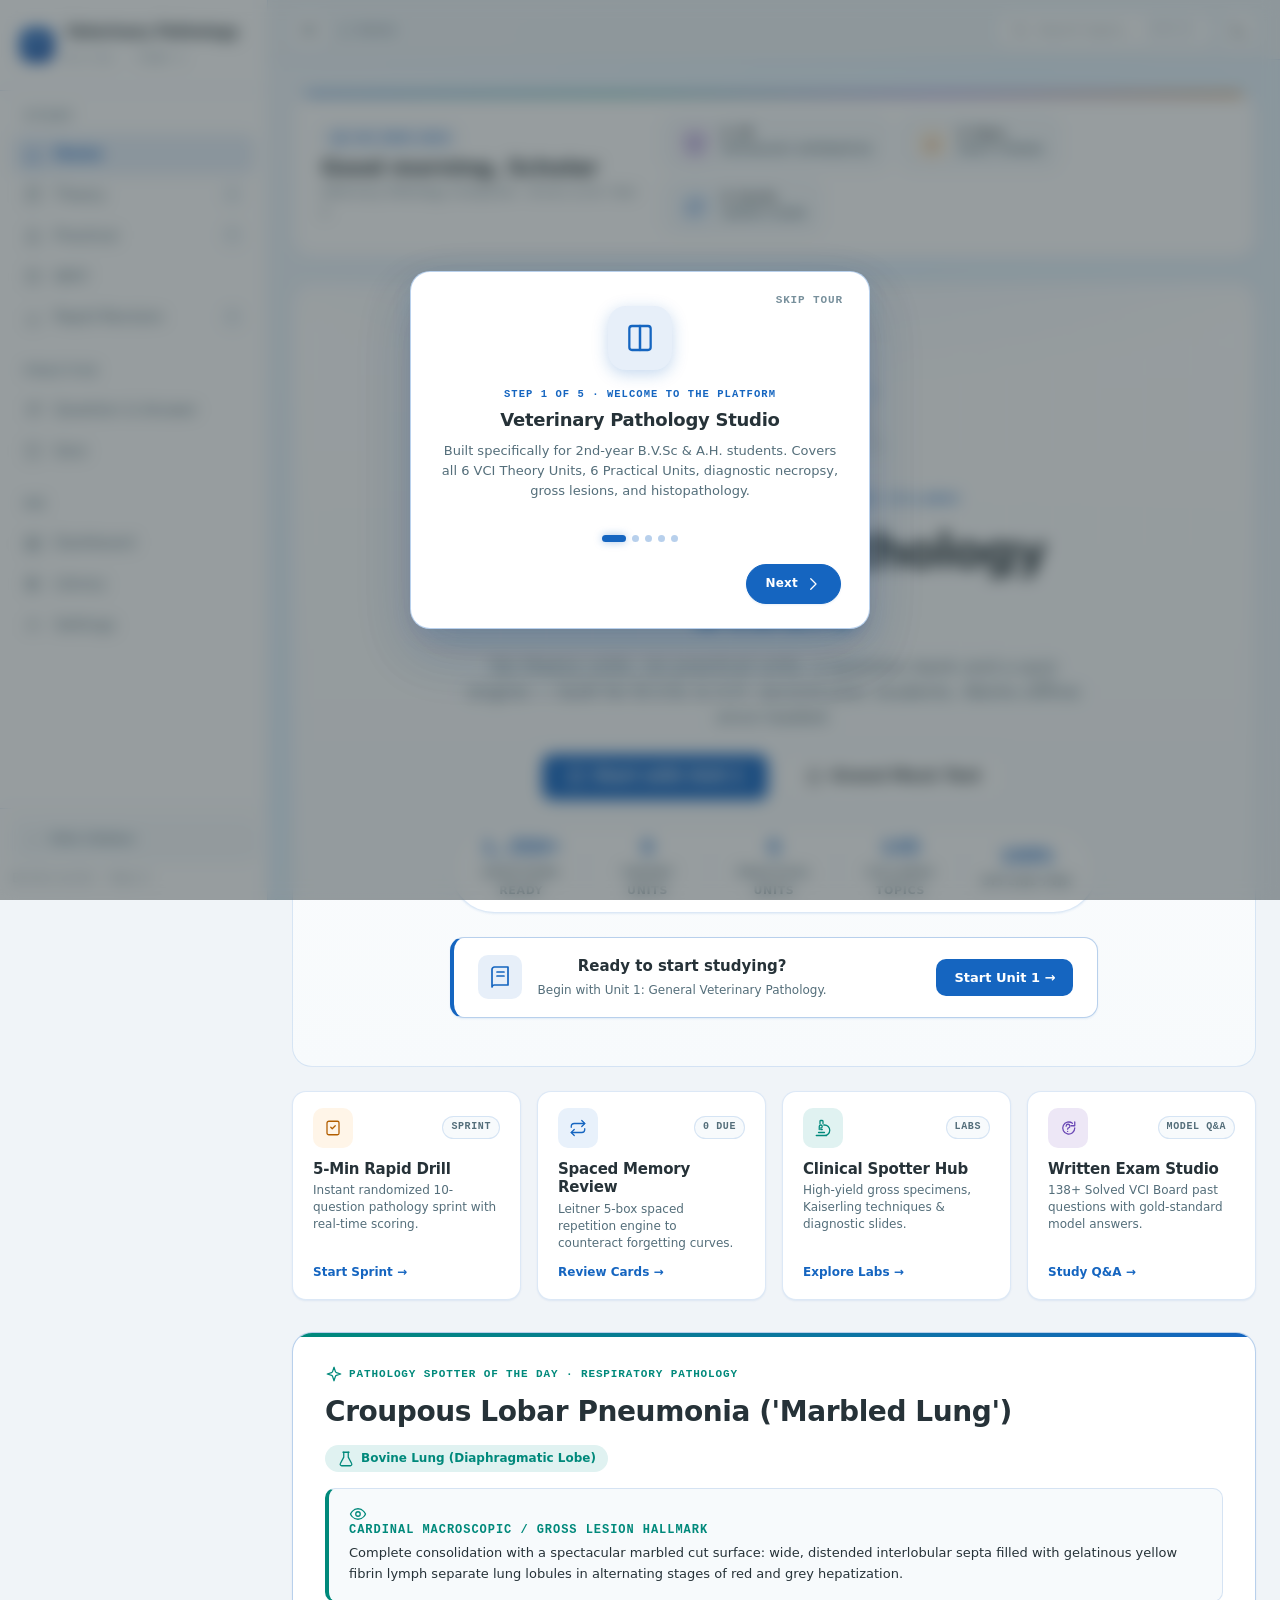
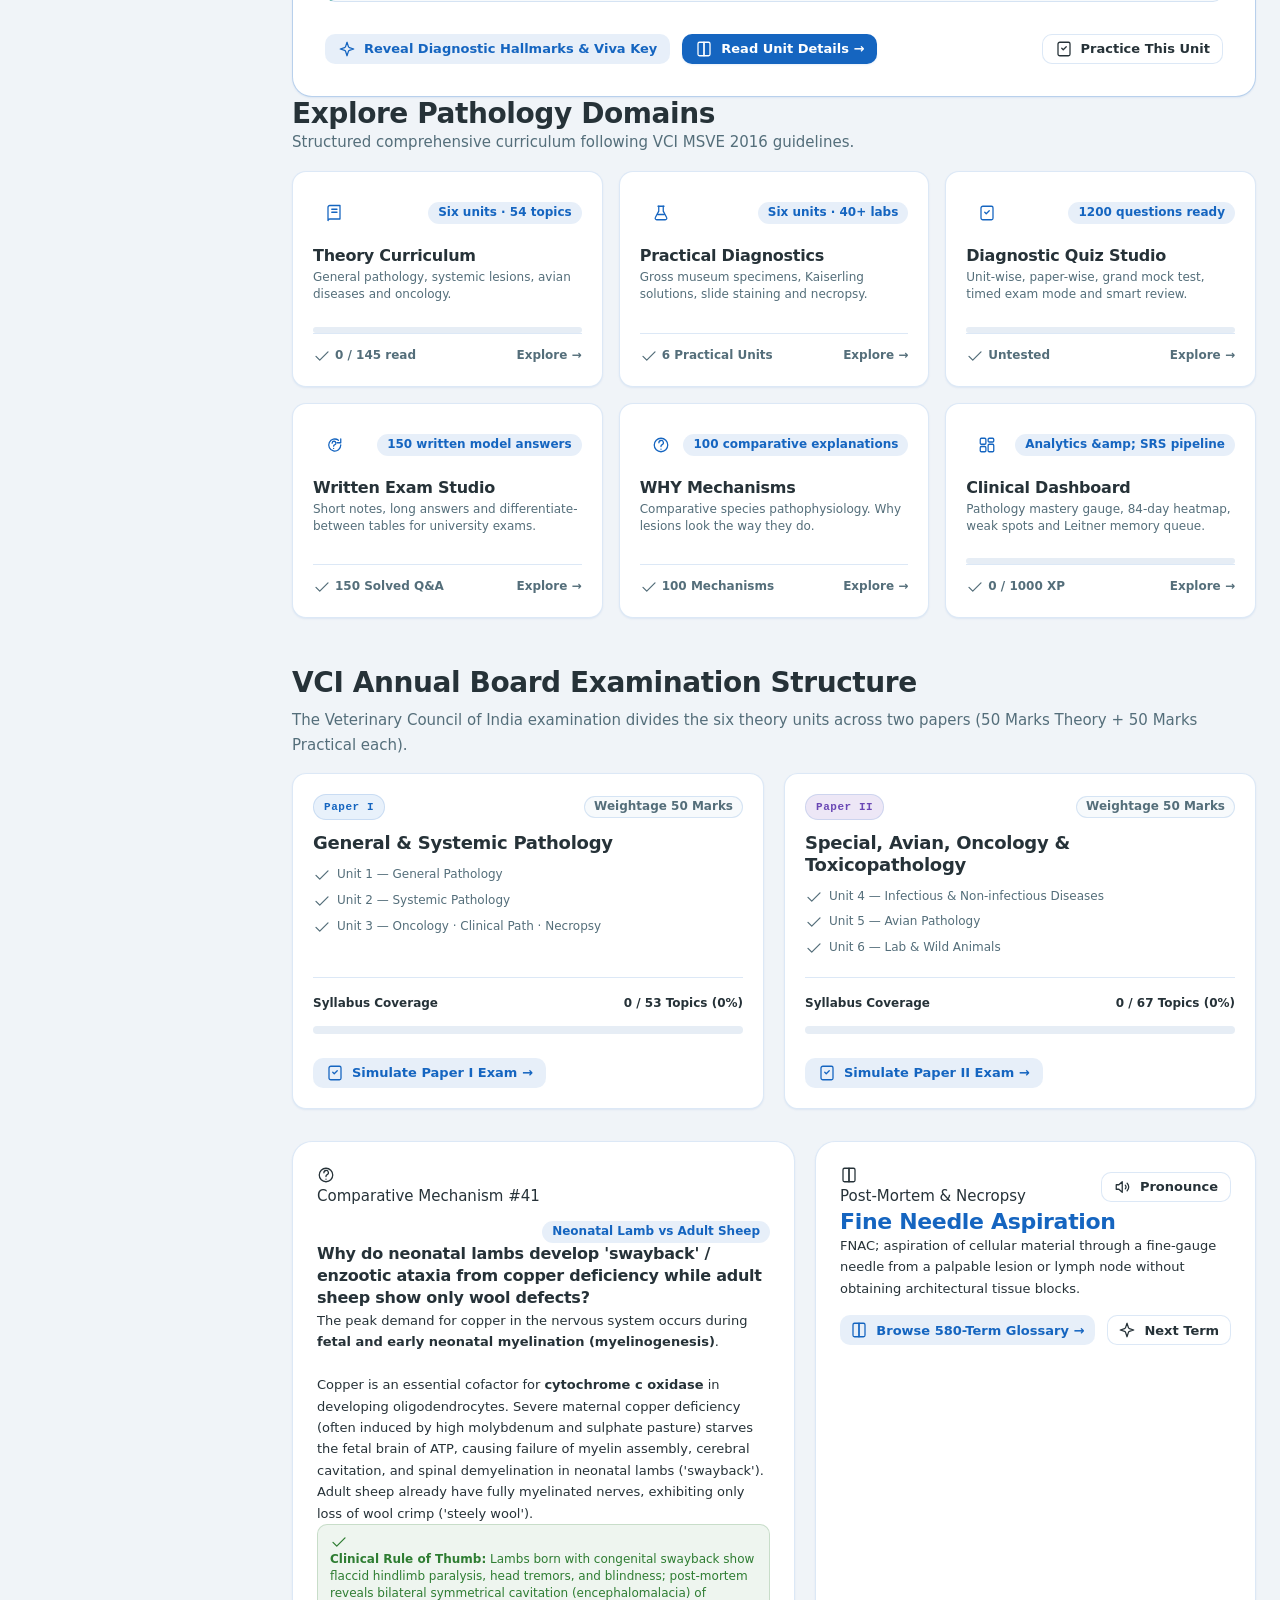
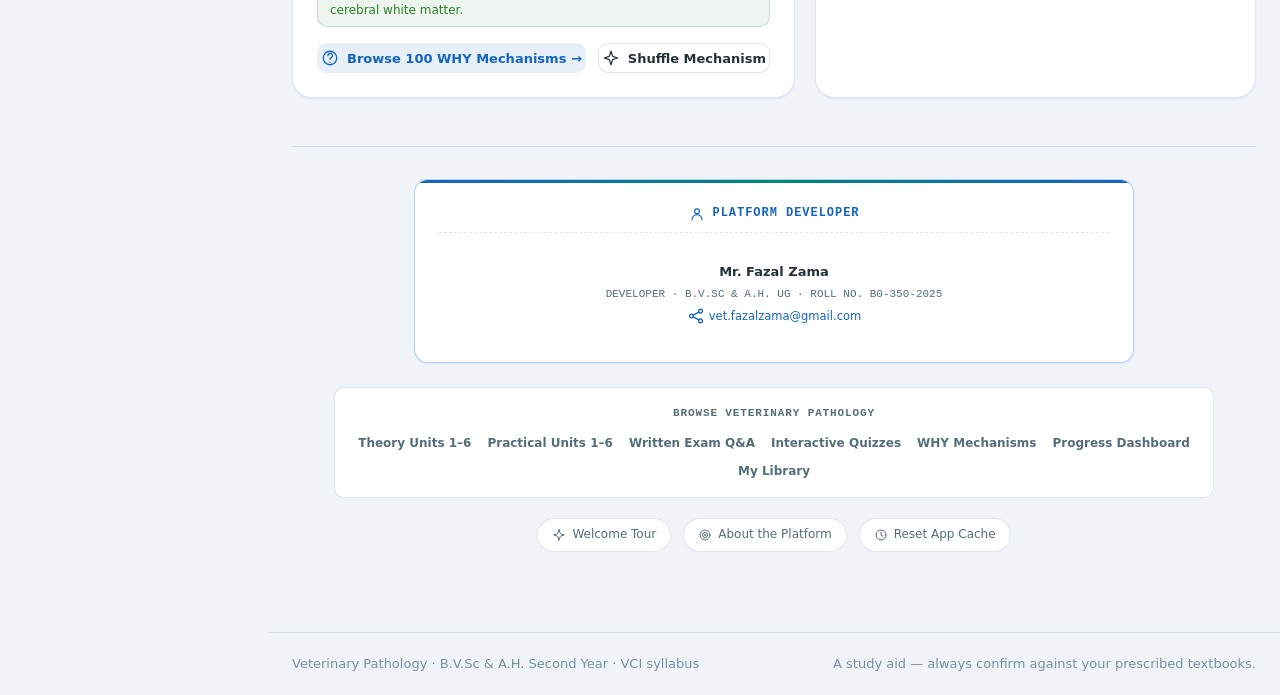
==== index.html @ 26c5a10e "Update Pathology Studio content (22-09-2026  5:18:44.29)" ====
<!DOCTYPE html>
<html lang="en">
<head>
<meta charset="utf-8">
<meta name="viewport" content="width=device-width, initial-scale=1, viewport-fit=cover">
<title>Veterinary Pathology Studio — Notes, Q&amp;A and Quizzes</title>
<meta name="description" content="A complete study companion for B.V.Sc second-year Veterinary Pathology: six theory units, six practical units, question bank, quizzes and progress dashboard. Works offline.">
<meta name="theme-color" content="#1565c0">

<link rel="manifest" href="manifest.json">

<!-- Icons. iOS ignores the manifest for the home-screen icon, so it needs
     its own apple-touch-icon link. -->
<link rel="icon" type="image/png" sizes="32x32" href="images/favicon-32.png">
<link rel="icon" type="image/png" sizes="192x192" href="images/icon-192.png">
<link rel="apple-touch-icon" href="images/apple-touch-icon.png">

<!-- iOS standalone behaviour: launches full screen without Safari chrome -->
<meta name="apple-mobile-web-app-capable" content="yes">
<meta name="apple-mobile-web-app-status-bar-style" content="black-translucent">
<meta name="apple-mobile-web-app-title" content="Vet Pathology">
<meta name="mobile-web-app-capable" content="yes">
<meta name="application-name" content="Vet Pathology">

<!-- Theme must be applied before first paint to avoid a white flash -->
<script>
  (function () {
    try {
      var t = JSON.parse(localStorage.getItem("vpath-theme") || '"light"');
      document.documentElement.setAttribute("data-theme", t === "dark" ? "dark" : "light");
    } catch (e) {}
  })();
</script>

<link rel="stylesheet" href="assets/css/tokens.css">
<link rel="stylesheet" href="assets/css/main.css?v=16">
<link rel="stylesheet" href="assets/css/sections.css?v=18">
<link rel="stylesheet" href="assets/css/deep-guide.css">
<link rel="stylesheet" href="assets/css/revision.css?v=15">
<link rel="stylesheet" href="assets/css/animations.css">
</head>

<body>

<div class="app">

  <!-- ==================== SIDEBAR ==================== -->
  <aside class="sidebar" id="sidebar">
    <a class="brand" href="#/">
      <span class="brand__mark">VP</span>
      <span>
        <span class="brand__name">Veterinary Pathology</span>
        <span class="brand__sub">B.V.Sc · YEAR 2</span>
      </span>
    </a>

    <nav class="nav">
      <div class="nav__group">
        <div class="nav__label">Study</div>
        <a class="nav__link" data-nav="home" href="#/">
          <svg class="ico" viewBox="0 0 24 24" fill="none" stroke="currentColor" stroke-width="1.7" stroke-linecap="round" stroke-linejoin="round"><path d="M3 10.5 12 3l9 7.5"/><path d="M5 9.5V21h14V9.5"/></svg>
          Home</a>
        <a class="nav__link" data-nav="theory" href="#/theory">
          <svg class="ico" viewBox="0 0 24 24" fill="none" stroke="currentColor" stroke-width="1.7" stroke-linecap="round" stroke-linejoin="round"><path d="M4 4.5A2.5 2.5 0 0 1 6.5 2H20v18H6.5A2.5 2.5 0 0 0 4 22z"/><path d="M9 7h7M9 11h7"/></svg>
          Theory <span class="nav__badge">6</span></a>
        <a class="nav__link" data-nav="practical" href="#/practical">
          <svg class="ico" viewBox="0 0 24 24" fill="none" stroke="currentColor" stroke-width="1.7" stroke-linecap="round" stroke-linejoin="round"><path d="M9 3v6.5L4.5 18A2 2 0 0 0 6.3 21h11.4a2 2 0 0 0 1.8-3L15 9.5V3"/><path d="M8 3h8M7.5 14h9"/></svg>
          Practical <span class="nav__badge">6</span></a>
        <a class="nav__link" data-nav="why" href="#/why">
          <svg class="ico" viewBox="0 0 24 24" fill="none" stroke="currentColor" stroke-width="1.7" stroke-linecap="round" stroke-linejoin="round"><circle cx="12" cy="12" r="9"/><path d="M9.2 9a3 3 0 1 1 4 2.8c-.8.4-1.2 1-1.2 1.9v.3"/><path d="M12 17.5h.01"/></svg>
          WHY</a>
        <a class="nav__link" data-nav="revision" href="#/revision">
          <svg class="ico" viewBox="0 0 24 24" fill="none" stroke="currentColor" stroke-width="1.7" stroke-linecap="round" stroke-linejoin="round"><path d="M12 22c4 0 6.5-2.6 6.5-6 0-4.5-4.5-6-4.5-10 0 0-2.5 1.5-2.5 4.5 0 1.6-1 2.5-2 2.5s-1.5-.8-1.5-2C6.4 12.6 5.5 14.3 5.5 16c0 3.4 2.5 6 6.5 6z"/></svg>
          Rapid Revision <span class="nav__badge">6</span></a>
      </div>

      <div class="nav__group">
        <div class="nav__label">Practise</div>
        <a class="nav__link" data-nav="qa" href="#/qa">
          <svg class="ico" viewBox="0 0 24 24" fill="none" stroke="currentColor" stroke-width="1.7" stroke-linecap="round" stroke-linejoin="round"><path d="M21 12a8 8 0 1 1-3.1-6.3"/><path d="M21 4v5h-5"/><path d="M9.5 9.5a2.5 2.5 0 1 1 3.2 2.4c-.7.3-1.2.9-1.2 1.7"/><path d="M11.5 16.5h.01"/></svg>
          Question &amp; Answer</a>
        <a class="nav__link" data-nav="quiz" href="#/quiz">
          <svg class="ico" viewBox="0 0 24 24" fill="none" stroke="currentColor" stroke-width="1.7" stroke-linecap="round" stroke-linejoin="round"><path d="M4 5.5A2.5 2.5 0 0 1 6.5 3H18a2 2 0 0 1 2 2v14a2 2 0 0 1-2 2H6.5A2.5 2.5 0 0 1 4 18.5z"/><path d="m9 11 2 2 4-4"/></svg>
          Quiz</a>
      </div>

      <div class="nav__group">
        <div class="nav__label">Me</div>
        <a class="nav__link" data-nav="dashboard" href="#/dashboard">
          <svg class="ico" viewBox="0 0 24 24" fill="none" stroke="currentColor" stroke-width="1.7" stroke-linecap="round" stroke-linejoin="round"><rect x="3" y="3" width="7.5" height="8" rx="1.5"/><rect x="13.5" y="3" width="7.5" height="5" rx="1.5"/><rect x="3" y="14" width="7.5" height="7" rx="1.5"/><rect x="13.5" y="11" width="7.5" height="10" rx="1.5"/></svg>
          Dashboard</a>
        <a class="nav__link" data-nav="library" href="#/library">
          <svg class="ico" viewBox="0 0 24 24" fill="none" stroke="currentColor" stroke-width="1.7" stroke-linecap="round" stroke-linejoin="round"><path d="M5 4h4v16H5zM11 4h3v16h-3z"/><path d="m17.2 4.7 3 15.1"/></svg>
          Library</a>
        <a class="nav__link" data-nav="me" href="#/me">
          <svg class="ico" viewBox="0 0 24 24" fill="none" stroke="currentColor" stroke-width="1.7" stroke-linecap="round" stroke-linejoin="round"><circle cx="12" cy="8" r="3.6"/><path d="M4.5 20.5a7.5 7.5 0 0 1 15 0"/></svg>
          Settings</a>
      </div>
    </nav>

    <div class="sidebar__foot">
      <button class="sidebar-collapse-btn" id="sidebar-collapse-btn" type="button" title="Hide navigation panel" aria-label="Hide navigation panel">
        <svg class="ico" viewBox="0 0 24 24" fill="none" stroke="currentColor" stroke-width="1.7" stroke-linecap="round" stroke-linejoin="round"><path d="M15 5 8 12l7 7"/></svg>
        <span>Hide Sidebar</span>
      </button>
      <span class="small faint">B.V.Sc &amp; A.H. · Year 2</span>
    </div>
  </aside>

  <!-- ==================== MAIN ==================== -->
  <div class="main">

    <header class="topbar">
      <button class="iconbtn topbar__menu" id="menubtn" aria-label="Toggle navigation panel" title="Toggle navigation panel">
        <svg class="ico" viewBox="0 0 24 24" fill="none" stroke="currentColor" stroke-width="1.7" stroke-linecap="round"><path d="M4 7h16M4 12h16M4 17h16"/></svg>
      </button>

      <nav class="crumbs" id="crumbs" aria-label="Breadcrumb"></nav>

      <div class="topbar__spacer"></div>

      <button class="searchbtn" id="searchbtn" aria-label="Search">
        <svg class="ico" viewBox="0 0 24 24" fill="none" stroke="currentColor" stroke-width="1.7" stroke-linecap="round"><circle cx="11" cy="11" r="7"/><path d="m20 20-3.6-3.6"/></svg>
        <span>Search topics…</span>
        <kbd>Ctrl K</kbd>
      </button>

      <button class="iconbtn" id="themebtn" aria-label="Toggle theme"></button>
    </header>

    <main class="content">
      <div class="content__inner" id="view"><!-- rendered by app.js --></div>
    </main>

    <footer class="appfoot">
      <span>Veterinary Pathology · B.V.Sc &amp; A.H. Second Year · VCI syllabus</span>
      <span class="push">A study aid — always confirm against your prescribed textbooks.</span>
    </footer>

  </div>
</div>

<!-- ==================== BOTTOM NAV (mobile) ==================== -->
<nav class="bottomnav" aria-label="Primary">
  <a class="bottomnav__item" data-nav="theory" href="#/theory">
    <svg class="ico" viewBox="0 0 24 24" fill="none" stroke="currentColor" stroke-width="1.7" stroke-linecap="round" stroke-linejoin="round"><path d="M4 4.5A2.5 2.5 0 0 1 6.5 2H20v18H6.5A2.5 2.5 0 0 0 4 22z"/><path d="M9 7h7M9 11h7"/></svg>
    <span>Theory</span></a>

  <a class="bottomnav__item" data-nav="practical" href="#/practical">
    <svg class="ico" viewBox="0 0 24 24" fill="none" stroke="currentColor" stroke-width="1.7" stroke-linecap="round" stroke-linejoin="round"><path d="M9 3v6.5L4.5 18A2 2 0 0 0 6.3 21h11.4a2 2 0 0 0 1.8-3L15 9.5V3"/><path d="M8 3h8M7.5 14h9"/></svg>
    <span>Practical</span></a>

  <div class="bottomnav__fab">
    <a data-nav="quiz" href="#/quiz" aria-label="Quiz">
      <svg class="ico" viewBox="0 0 24 24" fill="none" stroke="currentColor" stroke-width="1.9" stroke-linecap="round" stroke-linejoin="round"><path d="M4 5.5A2.5 2.5 0 0 1 6.5 3H18a2 2 0 0 1 2 2v14a2 2 0 0 1-2 2H6.5A2.5 2.5 0 0 1 4 18.5z"/><path d="m9 11 2 2 4-4"/></svg>
    </a>
  </div>

  <a class="bottomnav__item" data-nav="qa" href="#/qa">
    <svg class="ico" viewBox="0 0 24 24" fill="none" stroke="currentColor" stroke-width="1.7" stroke-linecap="round" stroke-linejoin="round"><path d="M21 12a8 8 0 1 1-3.1-6.3"/><path d="M21 4v5h-5"/><path d="M9.5 9.5a2.5 2.5 0 1 1 3.2 2.4c-.7.3-1.2.9-1.2 1.7"/><path d="M11.5 16.5h.01"/></svg>
    <span>Q&amp;A</span></a>

  <a class="bottomnav__item" data-nav="dashboard" href="#/dashboard">
    <svg class="ico" viewBox="0 0 24 24" fill="none" stroke="currentColor" stroke-width="1.7" stroke-linecap="round" stroke-linejoin="round"><rect x="3" y="3" width="7.5" height="8" rx="1.5"/><rect x="13.5" y="3" width="7.5" height="5" rx="1.5"/><rect x="3" y="14" width="7.5" height="7" rx="1.5"/><rect x="13.5" y="11" width="7.5" height="10" rx="1.5"/></svg>
    <span>Progress</span></a>
</nav>

<!-- ==================== SEARCH PALETTE ==================== -->
<div class="modal" id="searchmodal" hidden>
  <div class="modal__scrim" id="searchscrim"></div>
  <div class="palette" role="dialog" aria-modal="true" aria-label="Search">
    <input class="palette__input" id="searchinput" type="text" placeholder="Search units, topics, questions…" autocomplete="off">
    <div class="palette__results" id="searchresults"></div>
    <div class="palette__hint">
      <span>↑ ↓ to move</span><span>Enter to open</span><span>Esc to close</span>
    </div>
  </div>
</div>

<!-- ==================== ABOUT MODAL ==================== -->
<div class="about-modal" id="aboutmodal" style="display:none;" onclick="if(event.target===this) app.closeAbout()">
  <div class="about-card" role="dialog" aria-modal="true" aria-label="About Veterinary Pathology Studio">
    <button class="about-close" onclick="app.closeAbout()" aria-label="Close">&times;</button>
    <div class="about-hero">
      <h2 class="about-hero-title">Veterinary Pathology Studio</h2>
      <div class="about-hero-tag">VETERINARY CURRICULUM COMPANION</div>
    </div>

    <div class="about-section">
      <div class="about-section-head">Overview</div>
      <p>A comprehensive, interactive curriculum companion for B.V.Sc. &amp; A.H. Second Year Veterinary Pathology (VCI MSVE 2016 Syllabus). Designed for veterinary undergraduate students, it integrates 6 theory units, 6 practical units, comparative gross &amp; histopathology notes, clinical correlations, question banks, quizzes and an offline-first revision dashboard.</p>
    </div>

    <div class="about-section">
      <div class="about-section-head">Vision &amp; Mission</div>
      <ul class="about-list">
        <li><b>Complete VCI Syllabus:</b> Full coverage of General Pathology, Systemic Pathology, Infectious Diseases, Avian Pathology, Oncology, and Clinical Necropsy.</li>
        <li><b>Diagnostic Logic:</b> Pair every lesion with gross morphology, microscopic features, and clinical relevance.</li>
        <li><b>Active Recall:</b> Unit-wise quizzes, paper-wise practice, spaced repetition review, and written exam Q&amp;A banks.</li>
        <li><b>Accessible &amp; Offline:</b> 100% free, fast, responsive PWA that runs offline on any phone or laptop.</li>
      </ul>
    </div>

    <div class="about-section">
      <div class="about-section-head">Developer</div>
      <ul class="about-list">
        <li><b>Mr. Fazal Zama</b> &middot; Developer &middot; B.V.Sc &amp; A.H. UG &middot; Roll No. B0-350-2025 &middot; <a class="credit-contact" href="mailto:vet.fazalzama@gmail.com">vet.fazalzama@gmail.com</a></li>
      </ul>
    </div>
  </div>
</div>

<!-- ==================== ONBOARDING TOUR ==================== -->
<div class="onboard-modal" id="onboard-modal" style="display:none;" onclick="if(event.target===this) app.closeOnboarding(true)">
  <div class="onboard-card" role="dialog" aria-modal="true" aria-label="Welcome tour">
    <!-- contents dynamically injected by app._renderOnboardSlide() -->
  </div>
</div>

<!-- ==================== INSTALL BANNER ==================== -->
<div class="install-banner" id="install-banner" role="region" aria-label="Install app">
  <div class="install-icon">
    <svg class="ico" viewBox="0 0 24 24" fill="none" stroke="currentColor" stroke-width="1.8" stroke-linecap="round" stroke-linejoin="round"><path d="M21 15v4a2 2 0 0 1-2 2H5a2 2 0 0 1-2-2v-4"/><polyline points="7 10 12 15 17 10"/><line x1="12" y1="15" x2="12" y2="3"/></svg>
  </div>
  <div class="install-msg">
    Install <b>Veterinary Pathology Studio</b> — 100% offline access, instant loading, lives on your device.
  </div>
  <button class="install-btn" onclick="app.triggerInstall()">Install App</button>
  <button class="install-close" onclick="app.dismissInstall()" aria-label="Dismiss">&times;</button>
</div>

<div class="toast" id="toast" role="status" aria-live="polite"></div>

<!-- ==================== SCRIPTS ====================
     ORDER MATTERS.
     1. Data files first — they only declare variables.
     2. store.js — needs nothing.
     3. quiz.js / dashboard.js — need store + syllabus.
     4. app.js LAST — it boots the whole site.
================================================== -->
<script src="data/data-syllabus.JS"></script>
<script src="data/data-theory-unit1.JS"></script>
<script src="data/data-theory-unit2.JS"></script>
<script src="data/data-theory-unit3.JS"></script>
<script src="data/data-theory-unit4.JS"></script>
<script src="data/data-theory-unit5.JS"></script>
<script src="data/data-theory-unit6.JS"></script>
<script src="data/data-practical.JS"></script>
<script src="data/data-why.JS"></script>
<script src="data/data-qa.JS"></script>
<script src="data/data-revision.JS?v=15"></script>
<script src="data/data-quiz.JS?v=13"></script>

<script src="js/store.js?v=18"></script>
<script src="js/quiz.js?v=21"></script>
<script src="js/dashboard.js?v=19"></script>
<script src="js/glossary.js?v=16"></script>
<script src="js/search.js?v=15"></script>
<script src="js/deep-guide.js"></script>
<script src="js/revision.js?v=15"></script>
<script src="js/app.js?v=15"></script>

<script>
  /* ---- Offline indicator ---- */
  (function () {
    var pill = null;
    function update() {
      if (navigator.onLine) { if (pill) { pill.remove(); pill = null; } return; }
      if (!pill) {
        pill = document.createElement("div");
        pill.className = "offline";
        pill.textContent = "Offline — saved lessons still work";
        document.body.appendChild(pill);
      }
    }
    window.addEventListener("online", update);
    window.addEventListener("offline", update);
    update();
  })();

  /* ---- Hide the bottom nav while scrolling down, show on scroll up ---- */
  (function () {
    var last = 0;
    var target = document.querySelector(".content");
    if (!target) return;
    window.addEventListener("scroll", function () {
      var y = window.scrollY;
      if (y > last && y > 140) document.body.classList.add("hide-bottomnav");
      else document.body.classList.remove("hide-bottomnav");
      last = y;
    }, { passive: true });
  })();

  /* ---- Service worker: offline support.
         Only registers over http/https — not from file:// ---- */
  if ("serviceWorker" in navigator && location.protocol.indexOf("http") === 0) {
    window.addEventListener("load", function () {
      navigator.serviceWorker.register("service-worker.js").catch(function () {});
    });
  }
</script>

</body>
</html>
---- assets/css/tokens.css ----
/* ============================================================
   IVRI STUDY STUDIO — SHARED DESIGN TOKENS
   ------------------------------------------------------------
   This is the ONE theme used across every IVRI subject site
   (Anatomy, Pathology, Microbiology, Biochemistry, ...).

   It is the "Academic" light theme carried over from the
   Veterinary Anatomy site: institutional medical blue on a soft
   blue-grey ground, Inter + JetBrains Mono, accessible dark
   semantic colours on light surfaces.

   *** DO NOT INVENT A NEW PALETTE FOR A NEW SUBJECT. ***
   Copy this file unchanged into the next subject site. Every
   colour, size and spacing value in the whole app comes from
   here, so the sites stay identical and there is only ever one
   file to maintain.

   Light is the DEFAULT and canonical theme. A restrained dark
   mode exists only as a night-reading convenience and uses the
   same hues — it is deliberately NOT the old neon theme.
   ============================================================ */

:root {

  /* ============================================================
     1. BRAND PALETTE — the Academic medical set
     ============================================================ */
  --ivri-blue:        #1565c0;   /* PRIMARY — institutional medical blue */
  --ivri-blue-dark:   #0d47a1;
  --ivri-blue-light:  #e8f1fb;

  --ivri-teal:        #00897b;   /* Lab / practical */
  --ivri-teal-dark:   #00695c;
  --ivri-teal-light:  #e0f2f1;

  --ivri-purple:      #6a48b5;   /* Concepts / WHY (darkened for contrast) */
  --ivri-purple-fill: #7e57c2;
  --ivri-purple-light:#ede7f6;

  --ivri-amber:       #b25e00;   /* Assessment / quiz (darkened for contrast) */
  --ivri-amber-fill:  #ffa726;   /* use for fills and gradients only */
  --ivri-amber-light: #fff5e8;

  --ivri-coral:       #d84315;   /* Warning / important */
  --ivri-sage:        #2e7d32;   /* Success / healthy */

  /* ============================================================
     2. SURFACES
     ============================================================ */
  --bg:            #f0f4f8;      /* soft blue-grey, never stark white */
  --bg-alt:        #e6edf5;
  --surface:       #ffffff;
  --surface-2:     #f7fafc;
  --surface-hover: #eef4fa;
  --overlay:       rgba(38, 50, 56, .48);

  /* Gentle gradient + dot grid behind the whole app, as on the anatomy site */
  --bg-image:
    radial-gradient(rgba(21, 101, 192, .035) 1.2px, transparent 1.2px),
    linear-gradient(135deg, #f5f7fa 0%, #e3f2fd 50%, #f0f4f8 100%);
  --bg-image-size: 24px 24px, 100% 100%;

  /* ============================================================
     3. LINES — subtle blue borders, not grey
     ============================================================ */
  --border:        rgba(21, 101, 192, .15);
  --border-strong: rgba(21, 101, 192, .30);

  /* ============================================================
     4. TEXT
     ============================================================ */
  --text:          #263238;      /* dark blue-grey */
  --text-muted:    #546e7a;
  --text-faint:    #78909c;
  --text-invert:   #ffffff;

  /* ============================================================
     5. ACCENT — set per section, defaults to primary blue
     ============================================================ */
  --accent:        var(--ivri-blue);
  --accent-soft:   rgba(21, 101, 192, .10);
  --accent-line:   rgba(21, 101, 192, .32);

  /* ============================================================
     6. STATUS — accessible dark foregrounds on pale grounds
     ============================================================ */
  --ok:            #2e7d32;
  --ok-soft:       #e8f5e9;
  --warn:          #8d5a0b;
  --warn-soft:     #fff5e8;
  --danger:        #c62828;
  --danger-soft:   #fdecea;
  --info:          #1565c0;
  --info-soft:     #e8f1fb;

  /* ============================================================
     7. HIGHLIGHTER PENS (Library / lesson highlighting)
     ============================================================ */
  --hl-yellow:        #fef08a;
  --hl-yellow-ink:    #713f12;
  --hl-yellow-border: #eab308;
  --hl-green:         #bbf7d0;
  --hl-green-ink:     #14532d;
  --hl-green-border:  #22c55e;
  --hl-blue:          #bfdbfe;
  --hl-blue-ink:      #1e3a8a;
  --hl-blue-border:   #3b82f6;
  --hl-pink:          #fbcfe8;
  --hl-pink-ink:      #831843;
  --hl-pink-border:   #ec4899;
  --hl-orange:        #fed7aa;
  --hl-orange-ink:    #7c2d12;
  --hl-orange-border: #f97316;
  --hl-purple:        #e9d5ff;
  --hl-purple-ink:    #581c87;
  --hl-purple-border: #a855f7;

  /* ============================================================
     8. ELEVATION — soft blue-tinted shadows, not black
     ============================================================ */
  --shadow-sm: 0 1px 2px rgba(21, 101, 192, .06), 0 1px 3px rgba(21, 101, 192, .04);
  --shadow-md: 0 2px 8px rgba(21, 101, 192, .08), 0 8px 30px rgba(21, 101, 192, .07);
  --shadow-lg: 0 8px 20px rgba(21, 101, 192, .10), 0 24px 60px rgba(21, 101, 192, .12);

  /* ============================================================
     9. TYPE
     ============================================================ */
  --font-sans: "Inter", ui-sans-serif, system-ui, -apple-system, "Segoe UI", Roboto, sans-serif;
  --font-mono: "JetBrains Mono", ui-monospace, "SF Mono", "Cascadia Mono", Consolas, monospace;

  --fs-xs:   0.75rem;   /* 12 */
  --fs-sm:   0.8125rem; /* 13 */
  --fs-base: 0.9375rem; /* 15 */
  --fs-md:   1rem;      /* 16 */
  --fs-lg:   1.125rem;  /* 18 */
  --fs-xl:   1.375rem;  /* 22 */
  --fs-2xl:  1.75rem;   /* 28 */
  --fs-3xl:  2.25rem;   /* 36 */
  --fs-4xl:  3rem;      /* 48 */

  --lh-tight: 1.2;
  --lh-snug:  1.4;
  --lh-body:  1.65;

  /* ============================================================
     10. SPACE, RADIUS, LAYOUT, MOTION
     ============================================================ */
  --s1: 4px;  --s2: 8px;  --s3: 12px; --s4: 16px;
  --s5: 20px; --s6: 24px; --s8: 32px; --s10: 40px;
  --s12: 48px; --s16: 64px; --s20: 80px;

  --r-sm: 6px; --r-md: 10px; --r-lg: 14px; --r-xl: 20px; --r-full: 999px;

  --sidebar-w: 268px;
  --header-h: 60px;
  --content-max: 1180px;
  --reading-max: 74ch;

  --ease: cubic-bezier(.4, 0, .2, 1);
  --dur-fast: 120ms;
  --dur: 200ms;
}

/* ============================================================
   SECTION ACCENTS
   Each area of the site tints itself from the same Academic set.
   These are the ONLY per-section colours — do not add more.
   ============================================================ */
[data-section="theory"]    { --accent: var(--ivri-blue);   --accent-soft: rgba(21, 101, 192, .10); --accent-line: rgba(21, 101, 192, .32); }
[data-section="practical"] { --accent: var(--ivri-teal);   --accent-soft: rgba(0, 137, 123, .10);  --accent-line: rgba(0, 137, 123, .32); }
[data-section="quiz"]      { --accent: var(--ivri-amber);  --accent-soft: rgba(178, 94, 0, .10);   --accent-line: rgba(178, 94, 0, .30); }
[data-section="why"]       { --accent: var(--ivri-purple); --accent-soft: rgba(106, 72, 181, .10); --accent-line: rgba(106, 72, 181, .30); }
[data-section="dashboard"] { --accent: var(--ivri-blue);   --accent-soft: rgba(21, 101, 192, .10); --accent-line: rgba(21, 101, 192, .32); }

/* ============================================================
   DARK MODE — night reading only.
   Same hues, lifted for legibility on a dark ground. Restrained
   slate surfaces; deliberately NOT the old neon theme.
   Applied only when the student explicitly chooses it, because
   the app defaults to light.
   ============================================================ */
:root[data-theme="dark"] {
  --ivri-blue:        #64b5f6;
  --ivri-blue-dark:   #90caf9;
  --ivri-blue-light:  rgba(100, 181, 246, .14);

  --ivri-teal:        #4db6ac;
  --ivri-teal-dark:   #80cbc4;
  --ivri-teal-light:  rgba(77, 182, 172, .14);

  --ivri-purple:      #b39ddb;
  --ivri-purple-fill: #b39ddb;
  --ivri-purple-light:rgba(179, 157, 219, .14);

  --ivri-amber:       #ffb74d;
  --ivri-amber-fill:  #ffb74d;
  --ivri-amber-light: rgba(255, 183, 77, .14);

  --ivri-coral:       #ff8a65;
  --ivri-sage:        #81c784;

  --bg:            #121a22;
  --bg-alt:        #172029;
  --surface:       #1b242e;
  --surface-2:     #212c38;
  --surface-hover: #263340;
  --overlay:       rgba(0, 0, 0, .62);

  --bg-image: none;
  --bg-image-size: auto;

  --border:        rgba(144, 202, 249, .16);
  --border-strong: rgba(144, 202, 249, .30);

  --text:          #e3eaf2;
  --text-muted:    #a3b3c2;
  --text-faint:    #7d8fa0;
  --text-invert:   #121a22;

  --accent:        var(--ivri-blue);
  --accent-soft:   rgba(100, 181, 246, .14);
  --accent-line:   rgba(100, 181, 246, .34);

  --ok:            #81c784;
  --ok-soft:       rgba(129, 199, 132, .14);
  --warn:          #ffb74d;
  --warn-soft:     rgba(255, 183, 77, .14);
  --danger:        #ef9a9a;
  --danger-soft:   rgba(239, 154, 154, .14);
  --info:          #64b5f6;
  --info-soft:     rgba(100, 181, 246, .14);

  --hl-yellow:        rgba(234, 179, 8, .28);
  --hl-yellow-ink:    #fef08a;
  --hl-yellow-border: #facc15;
  --hl-green:         rgba(34, 197, 94, .25);
  --hl-green-ink:     #bbf7d0;
  --hl-green-border:  #4ade80;
  --hl-blue:          rgba(59, 130, 246, .26);
  --hl-blue-ink:      #bfdbfe;
  --hl-blue-border:   #60a5fa;
  --hl-pink:          rgba(236, 72, 153, .28);
  --hl-pink-ink:      #fbcfe8;
  --hl-pink-border:   #f472b6;
  --hl-orange:        rgba(249, 115, 22, .28);
  --hl-orange-ink:    #fed7aa;
  --hl-orange-border: #fb923c;
  --hl-purple:        rgba(168, 85, 247, .28);
  --hl-purple-ink:    #e9d5ff;
  --hl-purple-border: #c084fc;

  --shadow-sm: 0 1px 2px rgba(0, 0, 0, .40);
  --shadow-md: 0 2px 8px rgba(0, 0, 0, .45), 0 12px 28px rgba(0, 0, 0, .35);
  --shadow-lg: 0 10px 30px rgba(0, 0, 0, .50), 0 30px 70px rgba(0, 0, 0, .45);
}

/* Dark-mode section accents use the lifted hues automatically,
   so only the soft tints need restating. */
:root[data-theme="dark"] [data-section="theory"],
:root[data-theme="dark"] [data-section="dashboard"] { --accent-soft: rgba(100, 181, 246, .14); --accent-line: rgba(100, 181, 246, .34); }
:root[data-theme="dark"] [data-section="practical"] { --accent-soft: rgba(77, 182, 172, .14);  --accent-line: rgba(77, 182, 172, .34); }
:root[data-theme="dark"] [data-section="quiz"]      { --accent-soft: rgba(255, 183, 77, .14);  --accent-line: rgba(255, 183, 77, .34); }
:root[data-theme="dark"] [data-section="why"]       { --accent-soft: rgba(179, 157, 219, .14); --accent-line: rgba(179, 157, 219, .34); }
---- assets/css/main.css ----
/* ============================================================
   VET PATHOLOGY STUDIO — Base + Layout + Components
   ============================================================ */

/* ---------- Reset ---------- */
*, *::before, *::after { box-sizing: border-box; }
* { margin: 0; }
html { -webkit-text-size-adjust: 100%; scroll-behavior: smooth; }
@media (prefers-reduced-motion: reduce) {
  html { scroll-behavior: auto; }
  *, *::before, *::after { animation-duration: .01ms !important; transition-duration: .01ms !important; }
}

body {
  font-family: var(--font-sans);
  font-size: var(--fs-base);
  line-height: var(--lh-body);
  color: var(--text);
  background-color: var(--bg);
  background-image: var(--bg-image);
  background-size: var(--bg-image-size);
  background-attachment: fixed;
  -webkit-font-smoothing: antialiased;
  min-height: 100vh;
}

img, svg, video { display: block; max-width: 100%; }

/* Default size for every inline icon. Components may override it. */
.ico { width: 18px; height: 18px; flex: none; }
button, input, select, textarea { font: inherit; color: inherit; }
button { cursor: pointer; background: none; border: none; }
a { color: var(--accent); text-decoration: none; }
a:hover { text-decoration: underline; }
ul, ol { padding-left: 1.25em; }
hr { border: none; border-top: 1px solid var(--border); margin: var(--s8) 0; }
[hidden] { display: none !important; }

:focus-visible {
  outline: 2px solid var(--accent);
  outline-offset: 2px;
  border-radius: var(--r-sm);
}

/* ---------- Typography ---------- */
h1, h2, h3, h4, h5 { line-height: var(--lh-tight); font-weight: 680; letter-spacing: -.015em; }
h1 { font-size: var(--fs-3xl); }
h2 { font-size: var(--fs-2xl); }
h3 { font-size: var(--fs-xl); }
h4 { font-size: var(--fs-lg); }
h5 { font-size: var(--fs-md); }

.eyebrow {
  font-family: var(--font-mono);
  font-size: var(--fs-xs);
  letter-spacing: .14em;
  text-transform: uppercase;
  color: var(--accent);
  font-weight: 600;
}
.lede { font-size: var(--fs-lg); color: var(--text-muted); line-height: var(--lh-snug); }
.muted { color: var(--text-muted); }
.faint { color: var(--text-faint); }
.mono { font-family: var(--font-mono); }
.small { font-size: var(--fs-sm); }
.center { text-align: center; }
.prose { max-width: var(--reading-max); }
.prose > * + * { margin-top: var(--s4); }
.prose h2 { margin-top: var(--s10); }
.prose h3 { margin-top: var(--s8); }
.prose li + li { margin-top: var(--s2); }

/* ============================================================
   APP SHELL
   ============================================================ */
.app { display: flex; min-height: 100vh; }

/* ---------- Sidebar ---------- */
.sidebar {
  width: var(--sidebar-w);
  flex: 0 0 var(--sidebar-w);
  background: var(--surface);
  border-right: 1px solid var(--border);
  display: flex;
  flex-direction: column;
  position: sticky;
  top: 0;
  height: 100vh;
  z-index: 40;
}

.brand {
  display: flex;
  align-items: center;
  gap: var(--s3);
  padding: var(--s5) var(--s5);
  border-bottom: 1px solid var(--border);
  text-decoration: none;
  color: var(--text);
}
.brand:hover { text-decoration: none; }
.brand__mark {
  width: 34px; height: 34px; flex: none;
  border-radius: var(--r-md);
  background: linear-gradient(140deg, var(--ivri-blue), var(--ivri-blue-dark));
  display: grid; place-items: center;
  color: #fff; font-weight: 800; font-size: var(--fs-sm);
  font-family: var(--font-mono);
  box-shadow: var(--shadow-sm);
}
.brand__name { font-weight: 700; font-size: var(--fs-base); line-height: 1.15; letter-spacing: -.02em; }
.brand__sub { font-size: var(--fs-xs); color: var(--text-faint); font-family: var(--font-mono); letter-spacing: .06em; }

.nav { flex: 1; overflow-y: auto; padding: var(--s4) var(--s3) var(--s8); }
.nav__group + .nav__group { margin-top: var(--s6); }
.nav__label {
  font-size: var(--fs-xs); font-weight: 650; letter-spacing: .1em;
  text-transform: uppercase; color: var(--text-faint);
  padding: 0 var(--s3) var(--s2);
}
.nav__link {
  display: flex; align-items: center; gap: var(--s3);
  padding: var(--s2) var(--s3);
  border-radius: var(--r-md);
  color: var(--text-muted);
  font-size: var(--fs-base);
  font-weight: 520;
  text-decoration: none;
  transition: background var(--dur-fast) var(--ease), color var(--dur-fast) var(--ease);
}
.nav__link:hover { background: var(--surface-hover); color: var(--text); text-decoration: none; }
.nav__link .ico { flex: none; width: 18px; height: 18px; opacity: .85; }
.nav__link.is-active {
  background: var(--accent-soft);
  color: var(--accent);
  font-weight: 620;
}
.nav__link.is-active .ico { opacity: 1; }
.nav__badge {
  margin-left: auto;
  font-family: var(--font-mono); font-size: var(--fs-xs);
  color: var(--text-faint);
  background: var(--surface-2);
  border: 1px solid var(--border);
  padding: 0 6px; border-radius: var(--r-full);
}

.sidebar {
  width: var(--sidebar-w);
  flex: 0 0 var(--sidebar-w);
  background: var(--surface);
  border-right: 1px solid var(--border);
  display: flex;
  flex-direction: column;
  position: sticky;
  top: 0;
  height: 100vh;
  z-index: 40;
  transition: transform var(--dur) var(--ease), margin-left var(--dur) var(--ease), margin-right var(--dur) var(--ease), opacity var(--dur) var(--ease);
}

.sidebar__foot {
  border-top: 1px solid var(--border);
  padding: var(--s3);
  display: flex; flex-direction: column; gap: var(--s2);
}

.sidebar-collapse-btn {
  width: 100%;
  display: flex;
  align-items: center;
  gap: var(--s2);
  padding: 8px 12px;
  background: var(--surface-2, rgba(21, 101, 192, 0.05));
  border: 1px solid var(--border);
  border-radius: var(--r-md);
  color: var(--text-faint);
  font-size: var(--fs-xs);
  font-family: inherit;
  font-weight: 560;
  cursor: pointer;
  transition: background 0.15s ease, color 0.15s ease, border-color 0.15s ease;
}

.sidebar-collapse-btn:hover {
  background: rgba(21, 101, 192, 0.1);
  color: var(--ivri-blue, #1565c0);
  border-color: var(--ivri-blue, #1565c0);
}

.sidebar-collapse-btn .ico {
  width: 16px;
  height: 16px;
}

@media (min-width: 861px) {
  body.sidebar-collapsed .sidebar {
    margin-left: calc(-1 * var(--sidebar-w));
    opacity: 0;
    pointer-events: none;
  }
  body.sidebar-collapsed[data-nav-pos="right"] .sidebar,
  [data-nav-pos="right"] body.sidebar-collapsed .sidebar {
    margin-left: 0;
    margin-right: calc(-1 * var(--sidebar-w));
    opacity: 0;
    pointer-events: none;
  }
}

/* ---------- Main column ---------- */
.main { flex: 1; min-width: 0; display: flex; flex-direction: column; transition: margin 0.25s ease; }

.topbar {
  height: var(--header-h);
  position: sticky; top: 0; z-index: 30;
  display: flex; align-items: center; gap: var(--s3);
  padding: 0 var(--s6);
  background: color-mix(in srgb, var(--bg) 88%, transparent);
  backdrop-filter: saturate(160%) blur(10px);
  border-bottom: 1px solid var(--border);
}

.topbar__menu {
  display: grid;
  place-items: center;
  cursor: pointer;
  transition: background 0.15s ease, transform 0.15s ease;
}
.topbar__menu:hover {
  background: var(--accent-soft, rgba(21, 101, 192, 0.08));
}
.topbar__menu:active {
  transform: scale(0.92);
}

.crumbs { display: flex; align-items: center; gap: var(--s2); font-size: var(--fs-sm); color: var(--text-muted); min-width: 0; }
.crumbs a { color: var(--text-muted); display: inline-flex; align-items: center; gap: 5px; }
.crumbs a:hover { color: var(--text); }
.crumbs .sep { color: var(--text-faint); }
.crumbs .cur { color: var(--text); font-weight: 560; overflow: hidden; text-overflow: ellipsis; white-space: nowrap; display: inline-flex; align-items: center; gap: 5px; }
.crumbs .ico { width: 14px; height: 14px; flex-shrink: 0; opacity: 0.8; }

.pagehead h1 .ico { width: 28px; height: 28px; vertical-align: -5px; margin-right: 8px; color: var(--accent); }
.block__label .ico { width: 15px; height: 15px; vertical-align: -2px; margin-right: 5px; color: var(--accent); }
.tab .ico { width: 15px; height: 15px; vertical-align: -2px; margin-right: 5px; }
.chip .ico { width: 13px; height: 13px; vertical-align: -2px; margin-right: 4px; }
.unitcard__no .ico { width: 16px; height: 16px; vertical-align: -3px; margin-right: 4px; }
.unitcard__meta span .ico { width: 13px; height: 13px; vertical-align: -2px; margin-right: 4px; opacity: 0.8; }
.card h3 .ico { width: 18px; height: 18px; vertical-align: -3px; margin-right: 6px; color: var(--accent); }

.topbar__spacer { flex: 1; }

.searchbtn {
  display: flex; align-items: center; gap: var(--s2);
  height: 34px; padding: 0 var(--s3);
  border: 1px solid var(--border); border-radius: var(--r-md);
  background: var(--surface); color: var(--text-faint);
  font-size: var(--fs-sm); min-width: 200px;
  transition: border-color var(--dur-fast) var(--ease);
}
.searchbtn:hover { border-color: var(--border-strong); }
.searchbtn kbd {
  margin-left: auto; font-family: var(--font-mono); font-size: 11px;
  border: 1px solid var(--border); border-radius: var(--r-sm);
  padding: 1px 5px; background: var(--surface-2); color: var(--text-faint);
}

.iconbtn {
  width: 34px; height: 34px; flex: none;
  display: grid; place-items: center;
  border: 1px solid var(--border); border-radius: var(--r-md);
  background: var(--surface); color: var(--text-muted);
  transition: all var(--dur-fast) var(--ease);
}
.iconbtn:hover { color: var(--text); border-color: var(--border-strong); background: var(--surface-hover); }

.content { flex: 1; padding: var(--s8) var(--s6) var(--s20); }
.content__inner { max-width: var(--content-max); margin: 0 auto; }

.appfoot {
  border-top: 1px solid var(--border);
  padding: var(--s5) var(--s6);
  font-size: var(--fs-sm); color: var(--text-faint);
  display: flex; flex-wrap: wrap; gap: var(--s4); align-items: center;
}

/* ============================================================
   PAGE HEADER
   ============================================================ */
.pagehead { margin-bottom: var(--s8); }
.pagehead__top { display: flex; align-items: flex-start; gap: var(--s4); flex-wrap: wrap; }
.pagehead h1 { margin-top: var(--s2); }
.pagehead .lede { margin-top: var(--s3); max-width: 68ch; }
.pagehead__actions { margin-left: auto; display: flex; gap: var(--s2); flex-wrap: wrap; }

/* ============================================================
   COMPONENTS
   ============================================================ */

/* ---------- Buttons ---------- */
.btn {
  display: inline-flex; align-items: center; justify-content: center; gap: var(--s2);
  height: 38px; padding: 0 var(--s4);
  border-radius: var(--r-md);
  border: 1px solid var(--border);
  background: var(--surface);
  color: var(--text);
  font-size: var(--fs-base); font-weight: 580;
  text-decoration: none; white-space: nowrap;
  transition: all var(--dur-fast) var(--ease);
}
.btn:hover { background: var(--surface-hover); border-color: var(--border-strong); text-decoration: none; }
.btn:active { transform: translateY(1px); }
.btn[disabled], .btn.is-disabled { opacity: .45; pointer-events: none; }

.btn--primary {
  background: var(--accent); border-color: transparent; color: #fff;
  box-shadow: var(--shadow-sm);
}
:root[data-theme="dark"] .btn--primary { color: #10141a; }
.btn--primary:hover { background: var(--accent); filter: brightness(1.08); border-color: transparent; }

.btn--ghost { background: transparent; border-color: transparent; color: var(--text-muted); }
.btn--ghost:hover { background: var(--surface-hover); color: var(--text); }

.btn--soft { background: var(--accent-soft); border-color: transparent; color: var(--accent); }
.btn--soft:hover { background: var(--accent-soft); filter: brightness(1.05); }

.btn--lg { height: 46px; padding: 0 var(--s6); font-size: var(--fs-md); }
.btn--sm { height: 30px; padding: 0 var(--s3); font-size: var(--fs-sm); }
.btn--block { width: 100%; }

/* ---------- Cards ---------- */
.card {
  background: var(--surface);
  border: 1px solid var(--border);
  border-radius: var(--r-lg);
  padding: var(--s5);
}
.card--pad-lg { padding: var(--s6); }
.card--flush { padding: 0; overflow: hidden; }

a.card, .card--link {
  display: block; color: inherit; text-decoration: none;
  transition: border-color var(--dur) var(--ease), transform var(--dur) var(--ease), box-shadow var(--dur) var(--ease);
}
a.card:hover, .card--link:hover {
  text-decoration: none;
  border-color: var(--accent-line);
  transform: translateY(-2px);
  box-shadow: var(--shadow-md);
}

.card__head { display: flex; align-items: flex-start; gap: var(--s3); }
.card__title { font-size: var(--fs-lg); font-weight: 660; letter-spacing: -.01em; }
.card__desc { color: var(--text-muted); font-size: var(--fs-base); margin-top: var(--s2); }
.card__foot { margin-top: var(--s4); padding-top: var(--s3); border-top: 1px solid var(--border); display: flex; align-items: center; gap: var(--s3); font-size: var(--fs-sm); color: var(--text-faint); }

/* Unit card — the workhorse of Theory/Practical */
.unitcard { position: relative; padding-left: var(--s6); }
.unitcard::before {
  content: ""; position: absolute; left: 0; top: var(--s5); bottom: var(--s5);
  width: 3px; border-radius: var(--r-full); background: var(--accent); opacity: .8;
}
.unitcard__no {
  font-family: var(--font-mono); font-size: var(--fs-xs); font-weight: 700;
  letter-spacing: .12em; text-transform: uppercase; color: var(--accent);
}
.unitcard__meta { display: flex; flex-wrap: wrap; gap: var(--s2) var(--s4); margin-top: var(--s4); font-size: var(--fs-sm); color: var(--text-faint); }

/* ---------- Grid ---------- */
.grid { display: grid; gap: var(--s4); }
.grid--2 { grid-template-columns: repeat(2, minmax(0, 1fr)); }
.grid--3 { grid-template-columns: repeat(3, minmax(0, 1fr)); }
.grid--4 { grid-template-columns: repeat(4, minmax(0, 1fr)); }
.grid--auto { grid-template-columns: repeat(auto-fill, minmax(280px, 1fr)); }
.grid--auto-sm { grid-template-columns: repeat(auto-fill, minmax(210px, 1fr)); }

/* ---------- Chips / badges ---------- */
.chip {
  display: inline-flex; align-items: center; gap: 5px;
  height: 22px; padding: 0 9px;
  border-radius: var(--r-full);
  background: var(--surface-2); border: 1px solid var(--border);
  font-size: var(--fs-xs); font-weight: 560; color: var(--text-muted);
  white-space: nowrap;
}
.chip--accent { background: var(--accent-soft); border-color: transparent; color: var(--accent); }
.chip--ok     { background: var(--ok-soft);     border-color: transparent; color: var(--ok); }
.chip--warn   { background: var(--warn-soft);   border-color: transparent; color: var(--warn); }
.chip--danger { background: var(--danger-soft); border-color: transparent; color: var(--danger); }
.chip--info   { background: var(--info-soft);   border-color: transparent; color: var(--info); }
.chip--dot::before { content: ""; width: 6px; height: 6px; border-radius: 50%; background: currentColor; }

/* ---------- Progress ---------- */
.bar { height: 6px; border-radius: var(--r-full); background: var(--bg-alt); overflow: hidden; }
:root[data-theme="dark"] .bar { background: var(--surface-2); }
.bar__fill { height: 100%; border-radius: var(--r-full); background: var(--accent); transition: width 500ms var(--ease); }
.bar--lg { height: 9px; }

.ring { --pct: 0; --ring-size: 78px; width: var(--ring-size); height: var(--ring-size); flex: none; position: relative; }
.ring svg { transform: rotate(-90deg); width: 100%; height: 100%; }
.ring__track { stroke: var(--border); }
.ring__val { stroke: var(--accent); stroke-linecap: round; transition: stroke-dasharray 600ms var(--ease); }
.ring__label {
  position: absolute; inset: 0; display: grid; place-items: center;
  font-family: var(--font-mono); font-weight: 700; font-size: var(--fs-base);
}

/* ---------- Stat tile ---------- */
.stat { display: flex; flex-direction: column; gap: var(--s1); }
.stat__label { font-size: var(--fs-xs); font-weight: 600; letter-spacing: .08em; text-transform: uppercase; color: var(--text-faint); }
.stat__value { font-family: var(--font-mono); font-size: var(--fs-2xl); font-weight: 700; letter-spacing: -.02em; line-height: 1.1; }
.stat__hint { font-size: var(--fs-sm); color: var(--text-muted); }

/* ---------- Topic list ---------- */
.tlist { border: 1px solid var(--border); border-radius: var(--r-lg); overflow: hidden; background: var(--surface); }
.tlist__row {
  display: flex; align-items: center; gap: var(--s3);
  padding: var(--s3) var(--s4);
  border-bottom: 1px solid var(--border);
  color: inherit; text-decoration: none;
  transition: background var(--dur-fast) var(--ease);
}
.tlist__row:last-child { border-bottom: none; }
.tlist__row:hover { background: var(--surface-hover); text-decoration: none; }
.tlist__no {
  font-family: var(--font-mono); font-size: var(--fs-sm); color: var(--text-faint);
  width: 2.2em; flex: none;
}
.tlist__ico {
  width: 32px; height: 32px; flex: none;
  display: inline-flex; align-items: center; justify-content: center;
  border-radius: var(--r-md);
  background: var(--surface-2);
  color: var(--text-muted);
  border: 1px solid var(--border);
  transition: all var(--dur-fast) var(--ease);
}
.tlist__ico .ico { width: 16px; height: 16px; }
.tlist__row:hover .tlist__ico {
  background: var(--accent-soft);
  color: var(--accent);
  border-color: var(--accent);
}
.tlist__ico.is-read {
  background: rgba(46, 125, 50, 0.12);
  color: var(--ivri-sage, #2e7d32);
  border-color: rgba(46, 125, 50, 0.25);
}
.tlist__ico.is-saved {
  background: rgba(178, 94, 0, 0.12);
  color: var(--ivri-amber, #b25e00);
  border-color: rgba(178, 94, 0, 0.25);
}
.tlist__body { min-width: 0; flex: 1; }
.tlist__title { font-weight: 560; }
.tlist__sub { font-size: var(--fs-sm); color: var(--text-faint); }
.tlist__right { margin-left: auto; display: flex; align-items: center; gap: var(--s2); flex: none; }

/* ---------- Empty / placeholder state ---------- */
.empty {
  border: 1px dashed var(--border-strong);
  border-radius: var(--r-lg);
  padding: var(--s10) var(--s6);
  text-align: center;
  background: var(--surface-2);
}
.empty__icon { font-size: 26px; opacity: .5; margin-bottom: var(--s3); }
.empty h3 { font-size: var(--fs-lg); }
.empty p { color: var(--text-muted); margin-top: var(--s2); max-width: 46ch; margin-inline: auto; }

.slot {
  border: 1px dashed var(--border-strong);
  border-radius: var(--r-md);
  padding: var(--s5);
  background: var(--surface-2);
  color: var(--text-faint);
  font-size: var(--fs-sm);
}
.slot__tag {
  font-family: var(--font-mono); font-size: 10px; letter-spacing: .12em;
  text-transform: uppercase; color: var(--accent); font-weight: 700;
  display: block; margin-bottom: var(--s2);
}

/* ---------- Callouts ---------- */
.callout {
  border-left: 3px solid var(--accent);
  background: var(--accent-soft);
  border-radius: 0 var(--r-md) var(--r-md) 0;
  padding: var(--s4) var(--s5);
}
.callout__title { font-weight: 640; margin-bottom: var(--s1); }

/* ---------- Tabs ---------- */
.tabs { display: flex; gap: var(--s1); border-bottom: 1px solid var(--border); margin-bottom: var(--s6); overflow-x: auto; }
.tab {
  padding: var(--s3) var(--s4);
  font-size: var(--fs-base); font-weight: 560; color: var(--text-muted);
  border-bottom: 2px solid transparent;
  white-space: nowrap;
  transition: color var(--dur-fast) var(--ease);
}
.tab:hover { color: var(--text); }
.tab.is-active { color: var(--accent); border-bottom-color: var(--accent); font-weight: 640; }

/* ---------- Table ---------- */
.tablewrap { overflow-x: auto; border: 1px solid var(--border); border-radius: var(--r-lg); background: var(--surface); }
table.tbl { width: 100%; border-collapse: collapse; font-size: var(--fs-base); }
.tbl th, .tbl td { padding: var(--s3) var(--s4); text-align: left; border-bottom: 1px solid var(--border); }
.tbl th { font-size: var(--fs-xs); text-transform: uppercase; letter-spacing: .08em; color: var(--text-faint); font-weight: 650; background: var(--surface-2); }
.tbl tr:last-child td { border-bottom: none; }

/* ============================================================
   COMMAND PALETTE / SEARCH
   ============================================================ */
.modal { position: fixed; inset: 0; z-index: 100; display: grid; }
.modal__scrim { position: absolute; inset: 0; background: var(--overlay); backdrop-filter: blur(2px); }
.palette {
  position: relative; margin: 12vh auto auto; width: min(620px, calc(100vw - 32px));
  background: var(--surface); border: 1px solid var(--border-strong);
  border-radius: var(--r-lg); box-shadow: var(--shadow-lg); overflow: hidden;
}
.palette__input {
  width: 100%; height: 52px; padding: 0 var(--s5);
  border: none; border-bottom: 1px solid var(--border);
  background: transparent; font-size: var(--fs-md); outline: none;
}
.palette__results { max-height: 52vh; overflow-y: auto; padding: var(--s2); }
.palette__item {
  display: flex; align-items: center; gap: var(--s3);
  width: 100%; text-align: left;
  padding: var(--s2) var(--s3); border-radius: var(--r-md);
  color: inherit; text-decoration: none;
}
.palette__item:hover, .palette__item.is-sel { background: var(--accent-soft); text-decoration: none; }
.palette__item .t { font-weight: 560; }
.palette__item .s { font-size: var(--fs-sm); color: var(--text-faint); }
.palette__kind {
  margin-left: auto; font-family: var(--font-mono); font-size: 10px;
  letter-spacing: .1em; text-transform: uppercase; color: var(--text-faint);
}
.palette__hint {
  border-top: 1px solid var(--border); padding: var(--s2) var(--s4);
  font-size: var(--fs-xs); color: var(--text-faint);
  display: flex; gap: var(--s4);
}

/* ============================================================
   RESPONSIVE
   ============================================================ */
@media (max-width: 1080px) { .grid--4 { grid-template-columns: repeat(2, minmax(0, 1fr)); } }
@media (max-width: 900px)  { .grid--3 { grid-template-columns: repeat(2, minmax(0, 1fr)); } }

@media (max-width: 860px) {
  .sidebar {
    position: fixed; left: 0; top: 0; bottom: 0;
    transform: translateX(-100%);
    transition: transform var(--dur) var(--ease);
    box-shadow: var(--shadow-lg);
  }
  body.nav-open .sidebar { transform: translateX(0); }
  body.nav-open::after {
    content: ""; position: fixed; inset: 0; background: var(--overlay); z-index: 35;
  }
  .topbar__menu { display: grid; }
  .content { padding: var(--s6) var(--s4) var(--s16); }
  .topbar { padding: 0 var(--s4); }
  .searchbtn { min-width: 0; }
  .searchbtn span, .searchbtn kbd { display: none; }
  .searchbtn { width: 34px; padding: 0; justify-content: center; }
}

@media (max-width: 620px) {
  h1 { font-size: var(--fs-2xl); }
  .grid--2, .grid--3, .grid--4 { grid-template-columns: 1fr; }
  /* On a phone the breadcrumb trail is redundant — the nav gets you back.
     Show only where you are, on one line. */
  .crumbs a, .crumbs .sep { display: none; }
  .crumbs .cur { font-size: var(--fs-sm); }
}

/* ---------- Utilities ---------- */
.stack > * + * { margin-top: var(--s4); }
.stack-sm > * + * { margin-top: var(--s2); }
.stack-lg > * + * { margin-top: var(--s8); }
.row { display: flex; align-items: center; gap: var(--s3); }
.row--wrap { flex-wrap: wrap; }
.push { margin-left: auto; }
.mt-0{margin-top:0}.mt-2{margin-top:var(--s2)}.mt-4{margin-top:var(--s4)}
.mt-6{margin-top:var(--s6)}.mt-8{margin-top:var(--s8)}.mt-12{margin-top:var(--s12)}
.mb-4{margin-bottom:var(--s4)}.mb-6{margin-bottom:var(--s6)}.mb-8{margin-bottom:var(--s8)}
.sr-only {
  position: absolute; width: 1px; height: 1px; padding: 0; margin: -1px;
  overflow: hidden; clip: rect(0 0 0 0); white-space: nowrap; border: 0;
}

/* ============================================================
   GLOSSARY TOOLTIPS & DICTIONARY UI
   ============================================================ */
.gloss-term {
  position: relative;
  text-decoration: underline dotted var(--accent, #1565c0);
  text-underline-offset: 3px;
  cursor: help;
  font-weight: 540;
  color: inherit;
  transition: color 0.15s ease, background-color 0.15s ease;
}

.gloss-term:hover, .gloss-term:focus {
  color: var(--accent, #1565c0);
  background-color: rgba(21, 101, 192, 0.08);
  border-radius: 3px;
  outline: none;
}

/* Rendered as a single <body>-level element by glossary.js, so transformed
   ancestors can't hijack its fixed positioning. */
.gloss-tip {
  position: fixed;
  left: 0;
  top: 0;
  width: 290px;
  max-width: calc(100vw - 24px);
  padding: 10px 14px;
  background: var(--surface);
  color: var(--text);
  border: 1px solid var(--border);
  border-left: 3px solid var(--accent, #1565c0);
  border-radius: var(--r-md, 8px);
  font-size: var(--fs-xs, 13px);
  font-weight: 460;
  line-height: 1.45;
  box-shadow: 0 10px 25px -5px rgba(0, 0, 0, 0.18), 0 8px 10px -6px rgba(0, 0, 0, 0.1);
  z-index: 1000;
  pointer-events: none;
  opacity: 0;
  visibility: hidden;
  transform: translateY(4px);
  transition: opacity 0.18s ease, transform 0.18s ease, visibility 0.18s;
}

.gloss-tip.is-on {
  opacity: 1;
  visibility: visible;
  transform: translateY(0);
}

/* Glossary Browser in Library */
.glossary-card {
  position: relative;
  display: flex;
  flex-direction: column;
  transition: transform 0.18s ease, box-shadow 0.18s ease, border-color 0.18s ease;
}
.glossary-card:hover {
  transform: translateY(-2px);
  box-shadow: var(--shadow-md, 0 4px 12px rgba(0,0,0,0.08));
  border-color: var(--border-strong);
}
.glossary-card__head {
  display: flex;
  align-items: center;
  justify-content: space-between;
  gap: var(--s2);
}
.glossary-card__term {
  font-size: var(--fs-base);
  font-weight: 700;
  color: var(--text);
  text-transform: capitalize;
}
.glossary-card__def {
  font-size: var(--fs-sm);
  color: var(--text-muted);
  line-height: 1.5;
  margin-top: var(--s2);
}
.glossary-speak-btn {
  background: transparent;
  border: none;
  color: var(--text-faint);
  cursor: pointer;
  padding: 4px;
  border-radius: var(--r-sm);
  display: flex;
  align-items: center;
  justify-content: center;
  transition: color 0.15s ease, background 0.15s ease;
}
.glossary-speak-btn:hover {
  color: var(--accent);
  background: var(--surface-hover);
}
.glossary-speak-btn .ico {
  width: 16px;
  height: 16px;
}
---- assets/css/sections.css ----
/* ============================================================
   sections.css  —  Styles for individual screens
   (tokens.css + main.css must load before this file)
   ============================================================ */

/* ---------- HOME HERO ---------- */
.hero {
  position: relative;
  border: 1px solid var(--border);
  border-radius: var(--r-xl);
  background:
    radial-gradient(1100px 420px at 50% -20%, var(--accent-soft), transparent 65%),
    linear-gradient(180deg, var(--surface), var(--surface-2));
  padding: var(--s12) var(--s8);
  overflow: hidden;
  display: flex;
  flex-direction: column;
  align-items: center;
  justify-content: center;
  text-align: center;
}
.hero::after {
  content: ""; position: absolute; inset: 0; pointer-events: none;
  background-image:
    linear-gradient(var(--border) 1px, transparent 1px),
    linear-gradient(90deg, var(--border) 1px, transparent 1px);
  background-size: 46px 46px;
  opacity: .25;
  mask-image: radial-gradient(700px 360px at 50% 20%, #000, transparent 75%);
  -webkit-mask-image: radial-gradient(700px 360px at 50% 20%, #000, transparent 75%);
}
.hero__inner {
  position: relative;
  max-width: 68ch;
  margin: 0 auto;
  text-align: center;
  display: flex;
  flex-direction: column;
  align-items: center;
}
.landing-canvas {
  display: block;
  margin: 0 auto var(--s3) auto;
  max-width: 240px;
  height: 130px;
  pointer-events: none;
}
.hero__title {
  font-size: clamp(2.2rem, 5.5vw, var(--fs-4xl));
  letter-spacing: -.03em;
  margin-top: var(--s3);
  text-align: center;
}
.hero__title-accent { color: var(--accent); }
.hero__lede {
  margin-top: var(--s4);
  max-width: 54ch;
  margin-left: auto;
  margin-right: auto;
  text-align: center;
}
.hero__cta {
  display: flex;
  flex-wrap: wrap;
  justify-content: center;
  align-items: center;
  gap: var(--s3);
  margin-top: var(--s6);
}

/* ---------- STAT CARD ---------- */
.stat-card { display: flex; align-items: flex-start; gap: var(--s4); }
.stat-card__icon {
  width: 38px; height: 38px; flex: none;
  display: grid; place-items: center;
  border-radius: var(--r-md);
  background: var(--accent-soft); color: var(--accent);
}
.stat-card__icon .ico { width: 19px; height: 19px; }

/* ---------- AREA CARD (home) ---------- */
.areacard__icon {
  width: 42px; height: 42px;
  display: grid; place-items: center;
  border-radius: var(--r-md);
  background: var(--accent-soft); color: var(--accent);
}
.areacard__icon .ico { width: 21px; height: 21px; }

/* ============================================================
   LESSON PAGE — topic rail + content card
   ============================================================ */
.lesson {
  display: grid;
  grid-template-columns: 268px minmax(0, 1fr);
  gap: var(--s6);
  align-items: start;
}

/* ---------- left rail ---------- */
.lesson__rail {
  position: sticky;
  top: calc(var(--header-h) + var(--s6));
  max-height: calc(100vh - var(--header-h) - var(--s10));
  display: flex; flex-direction: column;
  background: var(--surface);
  border: 1px solid var(--border);
  border-radius: var(--r-lg);
  overflow: hidden;
}

.rail__back {
  display: flex; align-items: center; gap: var(--s2);
  padding: var(--s3) var(--s4);
  font-size: var(--fs-sm); font-weight: 600;
  color: var(--text); text-decoration: none;
  border-bottom: 1px solid var(--border);
}
.rail__back:hover { background: var(--surface-hover); text-decoration: none; }
.rail__back .ico { width: 15px; height: 15px; color: var(--accent); }
.rail__back span { overflow: hidden; text-overflow: ellipsis; white-space: nowrap; }

.rail__prog { padding: var(--s3) var(--s4); border-bottom: 1px solid var(--border); }

.rail__list { overflow-y: auto; padding: var(--s2); flex: 1; }

.rail__item {
  display: flex; align-items: flex-start; gap: var(--s2);
  padding: var(--s2) var(--s2);
  border-radius: var(--r-sm);
  color: var(--text-muted); text-decoration: none;
  font-size: var(--fs-sm); line-height: 1.35;
  transition: background var(--dur-fast) var(--ease), color var(--dur-fast) var(--ease);
}
.rail__item:hover { background: var(--surface-hover); color: var(--text); text-decoration: none; }
.rail__no { font-family: var(--font-mono); font-size: 11px; color: var(--text-faint); flex: none; padding-top: 1px; }
.rail__t { flex: 1; min-width: 0; }
.rail__tick { flex: none; color: var(--ok); }
.rail__tick .ico { width: 13px; height: 13px; }
.rail__item.is-read .rail__t { color: var(--text-faint); }
.rail__item.is-current {
  background: var(--accent-soft);
  color: var(--accent);
  font-weight: 620;
}
.rail__item.is-current .rail__no { color: var(--accent); }
.rail__item.is-current .rail__t { color: var(--accent); }

/* ---------- main card ---------- */
.lesson__main { min-width: 0; }

.lesson__card {
  background: var(--surface);
  border: 1px solid var(--border);
  border-left: 3px solid var(--accent);
  border-radius: var(--r-lg);
  padding: var(--s8);
}

.lesson__kicker {
  font-size: var(--fs-xs);
  letter-spacing: .12em;
  color: var(--text-faint);
  text-transform: uppercase;
}

.lesson__title {
  font-size: clamp(1.5rem, 3.2vw, var(--fs-2xl));
  margin-top: var(--s3);
  display: flex; align-items: center; gap: var(--s3); flex-wrap: wrap;
}

.speakbtn {
  width: 30px; height: 30px; flex: none;
  display: grid; place-items: center;
  border-radius: 50%;
  background: var(--accent-soft); color: var(--accent);
  transition: transform var(--dur-fast) var(--ease);
}
.speakbtn:hover { transform: scale(1.08); }
.speakbtn.is-on { background: var(--accent); color: #fff; }
.speakbtn .ico { width: 15px; height: 15px; }

.lesson__summary {
  margin-top: var(--s4);
  font-size: var(--fs-lg);
  line-height: var(--lh-snug);
  color: var(--text-muted);
  max-width: 70ch;
}

.lesson__head { padding-bottom: var(--s2); }

/* ---------- content blocks ---------- */
.block {
  margin-top: var(--s8);
  border: 1px solid var(--border);
  border-radius: var(--r-md);
  background: var(--surface-2);
  padding: var(--s5) var(--s6);
  position: relative;
}
.block__label {
  display: block;
  font-family: var(--font-mono);
  font-size: 10.5px;
  letter-spacing: .14em;
  text-transform: uppercase;
  font-weight: 700;
  color: var(--accent);
  margin-bottom: var(--s3);
}
.block__body { max-width: 78ch; line-height: var(--lh-body); }
.block__body > * + * { margin-top: var(--s4); }
.block__body ul, .block__body ol { padding-left: 1.3em; }
.block__body li + li { margin-top: var(--s2); }
.block__body b { font-weight: 660; }

.block--key { background: var(--accent-soft); border-color: transparent; }
.keylist { list-style: none; padding-left: 0; }
.keylist li {
  position: relative; padding-left: 1.6em;
}
.keylist li::before {
  content: "";
  position: absolute; left: 0; top: .55em;
  width: 7px; height: 7px; border-radius: 2px;
  background: var(--accent);
}

.block--clinical {
  background: var(--ok-soft);
  border: 1px dashed var(--ok);
  border-left: 4px solid var(--ok);
  border-radius: var(--r-md);
  box-shadow: 0 2px 8px rgba(46, 125, 50, 0.06);
}
.block--clinical .block__label {
  color: var(--ok);
  display: inline-flex;
  align-items: center;
  gap: 6px;
}
.block--clinical .block__label::before {
  content: "✚";
  font-size: 11px;
}

.block--hl { background: var(--surface-2); border-color: var(--border); }
.block--hl .block__label { color: var(--accent); }
.hllist { list-style: none; padding-left: 0; margin: 0; }
.hllist li {
  display: flex;
  gap: var(--s3);
  align-items: center;
  padding: var(--s2) var(--s3);
  border-radius: var(--r-md);
  background: var(--surface);
  border: 1px solid var(--border);
  font-size: var(--fs-sm);
  line-height: var(--lh-snug);
}
.hllist li + li { margin-top: var(--s2); }
.hllist li.hl-item--yellow { border-left: 4px solid var(--hl-yellow-border); }
.hllist li.hl-item--green  { border-left: 4px solid var(--hl-green-border); }
.hllist li.hl-item--blue   { border-left: 4px solid var(--hl-blue-border); }
.hllist li.hl-item--pink   { border-left: 4px solid var(--hl-pink-border); }
.hllist li.hl-item--orange { border-left: 4px solid var(--hl-orange-border); }
.hllist li.hl-item--purple { border-left: 4px solid var(--hl-purple-border); }
.hllist__text { flex: 1; word-break: break-word; }
.hllist__x {
  margin-left: auto; flex: none;
  width: 24px; height: 24px; border-radius: 50%;
  color: var(--text-faint); font-size: 18px; line-height: 1;
  display: inline-flex; align-items: center; justify-content: center;
  border: none; background: transparent; cursor: pointer;
  transition: all var(--dur-fast) var(--ease);
}
.hllist__x:hover { background: var(--danger-soft); color: var(--danger); }

/* Multi-color chips */
.hl-chip {
  font-size: 10px;
  font-weight: 700;
  padding: 2px 7px;
  border-radius: var(--r-full);
  text-transform: uppercase;
  letter-spacing: 0.05em;
  flex-shrink: 0;
}
.hl-chip--yellow { background: var(--hl-yellow); color: var(--hl-yellow-ink); border: 1px solid var(--hl-yellow-border); }
.hl-chip--green  { background: var(--hl-green);  color: var(--hl-green-ink);  border: 1px solid var(--hl-green-border); }
.hl-chip--blue   { background: var(--hl-blue);   color: var(--hl-blue-ink);   border: 1px solid var(--hl-blue-border); }
.hl-chip--pink   { background: var(--hl-pink);   color: var(--hl-pink-ink);   border: 1px solid var(--hl-pink-border); }
.hl-chip--orange { background: var(--hl-orange); color: var(--hl-orange-ink); border: 1px solid var(--hl-orange-border); }
.hl-chip--purple { background: var(--hl-purple); color: var(--hl-purple-ink); border: 1px solid var(--hl-purple-border); }

/* Inline highlights in lesson body */
.hl-inline {
  padding: 1px 3px;
  border-radius: var(--r-sm);
  box-decoration-break: clone;
  -webkit-box-decoration-break: clone;
}
.hl-inline--yellow { background-color: var(--hl-yellow); color: inherit; border-bottom: 2px solid var(--hl-yellow-border); }
.hl-inline--green  { background-color: var(--hl-green);  color: inherit; border-bottom: 2px solid var(--hl-green-border); }
.hl-inline--blue   { background-color: var(--hl-blue);   color: inherit; border-bottom: 2px solid var(--hl-blue-border); }
.hl-inline--pink   { background-color: var(--hl-pink);   color: inherit; border-bottom: 2px solid var(--hl-pink-border); }
.hl-inline--orange { background-color: var(--hl-orange); color: inherit; border-bottom: 2px solid var(--hl-orange-border); }
.hl-inline--purple { background-color: var(--hl-purple); color: inherit; border-bottom: 2px solid var(--hl-purple-border); }

/* Toolbar Highlight Picker */
.hlpicker-wrap {
  position: relative;
  display: inline-flex;
}
.hl-btn-dot {
  width: 10px;
  height: 10px;
  border-radius: 50%;
  display: inline-block;
  margin-left: 2px;
  border: 1px solid rgba(0,0,0,0.18);
  flex-shrink: 0;
}
.hl-btn-dot--yellow { background-color: #facc15; }
.hl-btn-dot--green  { background-color: #4ade80; }
.hl-btn-dot--blue   { background-color: #60a5fa; }
.hl-btn-dot--pink   { background-color: #f472b6; }
.hl-btn-dot--orange { background-color: #fb923c; }
.hl-btn-dot--purple { background-color: #c084fc; }

.hlpicker {
  position: absolute;
  top: calc(100% + 6px);
  left: 0;
  z-index: 60;
  background: var(--surface);
  border: 1px solid var(--border-strong);
  border-radius: var(--r-md);
  box-shadow: var(--shadow-lg);
  padding: var(--s3);
  width: 250px;
}
.hlpicker[hidden] { display: none !important; }
.hlpicker__head {
  display: flex;
  justify-content: space-between;
  align-items: center;
  margin-bottom: var(--s2);
}
.hlpicker__label {
  font-size: var(--fs-xs);
  font-weight: 700;
  color: var(--text-muted);
  text-transform: uppercase;
  letter-spacing: 0.05em;
}
.hlpicker__grid {
  display: grid;
  grid-template-columns: repeat(6, 1fr);
  gap: var(--s2);
  margin-bottom: var(--s2);
}
.hlpicker__colorbtn {
  width: 32px;
  height: 32px;
  border-radius: 50%;
  border: 2px solid transparent;
  cursor: pointer;
  position: relative;
  transition: transform var(--dur-fast) var(--ease), border-color var(--dur-fast) var(--ease);
  padding: 0;
  display: flex;
  align-items: center;
  justify-content: center;
}
.hlpicker__colorbtn:hover {
  transform: scale(1.15);
}
.hlpicker__colorbtn.is-active {
  border-color: var(--text);
  box-shadow: 0 0 0 2px var(--surface), 0 0 0 3.5px var(--border-strong);
  transform: scale(1.1);
}
.hlpicker__colorbtn.is-active::after {
  content: "✓";
  font-size: 11px;
  font-weight: 800;
  color: #111;
}
.hlpicker__colorbtn--yellow { background-color: #facc15; }
.hlpicker__colorbtn--green  { background-color: #4ade80; }
.hlpicker__colorbtn--blue   { background-color: #60a5fa; }
.hlpicker__colorbtn--pink   { background-color: #f472b6; }
.hlpicker__colorbtn--orange { background-color: #fb923c; }
.hlpicker__colorbtn--purple { background-color: #c084fc; }

.hlpicker__hint {
  font-size: var(--fs-xs);
  color: var(--text-faint);
  line-height: var(--lh-snug);
  margin: 0;
}

.block--table { padding: var(--s5); }
.block--table .block__body { max-width: none; }

.lesson__fig { margin-top: var(--s8); }
.lesson__fig img { border-radius: var(--r-md); border: 1px solid var(--border); }

/* ---------- legacy single-column topic page ---------- */
.topicpage { max-width: 82ch; }
.topicpage__head { margin-bottom: var(--s5); }

.toolbar {
  display: flex; align-items: center; gap: var(--s2);
  flex-wrap: wrap;
  padding: var(--s2) 0 var(--s4);
  border-bottom: 1px solid var(--border);
  margin-bottom: var(--s2);
}
.toolbtn {
  display: inline-flex; align-items: center; gap: 7px;
  min-height: 36px; padding: 0 var(--s3);
  border: 1px solid var(--border); border-radius: var(--r-md);
  background: var(--surface); color: var(--text-muted);
  font-size: var(--fs-sm); font-weight: 560;
  transition: all var(--dur-fast) var(--ease);
}
.toolbtn:hover { color: var(--text); border-color: var(--border-strong); }
.toolbtn.is-on { background: var(--accent-soft); border-color: transparent; color: var(--accent); }
.toolbtn .ico { width: 16px; height: 16px; }

/* Segmented control */
.seg { display: inline-flex; background: var(--surface-2); border: 1px solid var(--border); border-radius: var(--r-md); padding: 2px; }
.seg__btn {
  min-height: 30px; padding: 0 var(--s3);
  border-radius: calc(var(--r-md) - 3px);
  font-size: var(--fs-sm); font-weight: 560; color: var(--text-muted);
  transition: all var(--dur-fast) var(--ease);
}
.seg__btn:hover { color: var(--text); }
.seg__btn.is-on { background: var(--surface); color: var(--accent); box-shadow: var(--shadow-sm); font-weight: 640; }

.notebox {
  border: 1px solid var(--border); border-radius: var(--r-md);
  background: var(--surface-2); padding: var(--s4); margin: var(--s4) 0;
}
.notebox textarea {
  width: 100%; margin-top: var(--s2); resize: vertical;
  border: 1px solid var(--border); border-radius: var(--r-sm);
  background: var(--surface); padding: var(--s3);
  font-size: var(--fs-base); line-height: var(--lh-snug); outline: none;
}
.notebox textarea:focus { border-color: var(--accent); }

.topicpage figure img { border-radius: var(--r-lg); border: 1px solid var(--border); }

/* Pager */
.pager { display: grid; grid-template-columns: 1fr 1fr; gap: var(--s4); margin-top: var(--s10); }
.pager__link {
  display: flex; align-items: center; gap: var(--s3);
  padding: var(--s4);
  border: 1px solid var(--border); border-radius: var(--r-lg);
  background: var(--surface); color: var(--text); text-decoration: none;
  transition: border-color var(--dur) var(--ease);
}
.pager__link:hover { border-color: var(--accent-line); text-decoration: none; }
.pager__link--next { justify-content: flex-end; text-align: right; }
.pager__link small { display: block; font-size: var(--fs-xs); color: var(--text-faint); text-transform: uppercase; letter-spacing: .08em; }

/* /* ============================================================
   WHY SECTION — COMPACT COMPARATIVE MECHANISM CARDS (ANATOMY STYLE)
   ============================================================ */

/* Top Floating Search & Filter Bar */
.why-search-filter-bar {
  background: var(--surface, #ffffff);
  border: 1px solid var(--border);
  border-radius: var(--r-full, 9999px);
  padding: 8px 16px;
  box-shadow: 0 4px 20px rgba(0, 0, 0, 0.05);
  display: flex;
  align-items: center;
  justify-content: space-between;
  gap: 12px;
  margin-top: var(--s4, 16px);
  margin-bottom: var(--s6, 24px);
  flex-wrap: wrap;
}

.why-search-box {
  position: relative;
  display: flex;
  align-items: center;
  flex: 1;
  min-width: 240px;
  max-width: 380px;
}

.why-search-box .why-search-icon {
  position: absolute;
  left: 12px;
  width: 16px;
  height: 16px;
  color: var(--text-muted);
  pointer-events: none;
}

.why-search-input {
  width: 100%;
  height: 38px;
  padding: 0 34px 0 36px;
  border-radius: var(--r-full, 9999px);
  border: 1px solid var(--border);
  background: var(--surface-2, #f8fafc);
  font-size: var(--fs-xs, 13px);
  color: var(--text);
  outline: none;
  transition: all var(--dur-fast, 0.15s) var(--ease);
}

.why-search-input:focus {
  border-color: var(--accent, #1565c0);
  background: var(--surface);
  box-shadow: 0 0 0 3px color-mix(in srgb, var(--accent) 15%, transparent);
}

.why-search-clear {
  position: absolute;
  right: 10px;
  background: transparent;
  border: none;
  color: var(--text-muted);
  cursor: pointer;
  font-size: 14px;
  line-height: 1;
  padding: 4px;
}

.why-filter-pills {
  display: flex;
  align-items: center;
  gap: 8px;
  flex-wrap: wrap;
  overflow-x: auto;
}

.why-pill-btn {
  background: transparent;
  border: 1px solid transparent;
  border-radius: var(--r-full, 9999px);
  padding: 6px 14px;
  font-size: var(--fs-xs, 12.5px);
  font-weight: 650;
  color: var(--text-muted);
  cursor: pointer;
  white-space: nowrap;
  transition: all var(--dur-fast, 0.15s) var(--ease);
}

.why-pill-btn:hover {
  color: var(--text);
  background: var(--surface-hover, #f1f5f9);
}

.why-pill-btn.is-active {
  color: #7c3aed;
  background: #f3e8ff;
  border-color: #c084fc;
}

:root[data-theme="dark"] .why-pill-btn.is-active {
  color: #d8b4fe;
  background: rgba(124, 58, 237, 0.25);
  border-color: #7c3aed;
}

.why-challenge-btn {
  background: linear-gradient(135deg, #7c3aed, #6366f1);
  color: #ffffff !important;
  border: none;
  border-radius: var(--r-full, 9999px);
  padding: 7px 18px;
  font-size: var(--fs-xs, 13px);
  font-weight: 700;
  cursor: pointer;
  display: inline-flex;
  align-items: center;
  gap: 6px;
  box-shadow: 0 4px 12px rgba(124, 58, 237, 0.25);
  transition: all var(--dur-fast, 0.15s) var(--ease);
  white-space: nowrap;
}

.why-challenge-btn:hover {
  transform: translateY(-1px);
  box-shadow: 0 6px 16px rgba(124, 58, 237, 0.35);
  filter: brightness(1.05);
}

@media (max-width: 860px) {
  .why-search-filter-bar {
    border-radius: var(--r-lg, 12px);
    padding: 12px;
  }
  .why-search-box {
    max-width: 100%;
    min-width: 100%;
  }
}

/* 3-Column Compact Grid */
.why-cards-grid {
  display: grid;
  grid-template-columns: repeat(3, 1fr);
  gap: 20px;
  margin-top: var(--s4, 16px);
}

@media (max-width: 1060px) {
  .why-cards-grid {
    grid-template-columns: repeat(2, 1fr);
  }
}

@media (max-width: 640px) {
  .why-cards-grid {
    grid-template-columns: 1fr;
  }
}

/* Compact Card Component */
.why-compact-card {
  background: var(--surface, #ffffff);
  border: 1px solid var(--border);
  border-left: 4px solid var(--ivri-teal, #00897b);
  border-radius: 14px;
  padding: 20px 22px;
  display: flex;
  flex-direction: column;
  justify-content: space-between;
  min-height: 220px;
  box-shadow: 0 2px 8px rgba(0, 0, 0, 0.03);
  transition: transform 0.2s cubic-bezier(0.16, 1, 0.3, 1), box-shadow 0.2s ease, border-color 0.2s ease;
  cursor: pointer;
  position: relative;
}

.why-compact-card:hover {
  transform: translateY(-4px);
  box-shadow: 0 12px 26px rgba(0, 0, 0, 0.08);
  border-color: var(--border-strong);
}

.why-card-top {
  display: flex;
  align-items: center;
  justify-content: space-between;
  gap: 8px;
}

.why-card-tag {
  font-family: var(--font-mono, monospace);
  font-size: 11px;
  font-weight: 750;
  text-transform: uppercase;
  letter-spacing: 0.05em;
  padding: 2px 8px;
  border-radius: 6px;
  border: 1.5px solid #14b8a6;
  color: #0f766e;
  background: #f0fdfa;
}

:root[data-theme="dark"] .why-card-tag {
  background: rgba(20, 184, 166, 0.12);
  color: #2dd4bf;
  border-color: #14b8a6;
}

.why-card-arrow {
  color: #0d9488;
  font-size: 18px;
  font-weight: 700;
  background: transparent;
  border: none;
  cursor: pointer;
  line-height: 1;
  padding: 0;
  transition: transform 0.15s ease;
}

.why-compact-card:hover .why-card-arrow {
  transform: translateX(3px);
}

.why-card-title {
  font-size: 16px;
  font-weight: 800;
  color: var(--text);
  margin: 12px 0 6px 0;
  line-height: 1.35;
  display: -webkit-box;
  -webkit-line-clamp: 2;
  -webkit-box-orient: vertical;
  overflow: hidden;
}

.why-card-comp {
  display: flex;
  align-items: center;
  gap: 6px;
  font-size: 13px;
  font-weight: 750;
  color: #ea580c;
  margin-bottom: 10px;
}

:root[data-theme="dark"] .why-card-comp {
  color: #fb923c;
}

.why-card-excerpt {
  font-size: 13px;
  color: var(--text-muted);
  line-height: 1.55;
  display: -webkit-box;
  -webkit-line-clamp: 3;
  -webkit-box-orient: vertical;
  overflow: hidden;
  margin-bottom: 16px;
}

.why-card-bottom {
  display: flex;
  align-items: center;
  justify-content: flex-end;
  margin-top: auto;
}

.why-card-analyze {
  background: #f3e8ff;
  color: #7e22ce;
  font-size: 12px;
  font-weight: 750;
  border-radius: 6px;
  padding: 5px 14px;
  border: none;
  cursor: pointer;
  display: inline-flex;
  align-items: center;
  gap: 5px;
  transition: all 0.15s ease;
}

.why-card-analyze:hover,
.why-compact-card:hover .why-card-analyze {
  background: #e9d5ff;
  color: #6b21a8;
  transform: translateY(-1px);
}

:root[data-theme="dark"] .why-card-analyze {
  background: rgba(168, 85, 247, 0.2);
  color: #d8b4fe;
}

:root[data-theme="dark"] .why-card-analyze:hover,
:root[data-theme="dark"] .why-compact-card:hover .why-card-analyze {
  background: rgba(168, 85, 247, 0.35);
  color: #f3e8ff;
}

/* Full Info "Analyze" Modal */
.why-modal-backdrop {
  position: fixed;
  inset: 0;
  background: rgba(15, 23, 42, 0.6);
  backdrop-filter: blur(6px);
  z-index: 100000;
  display: flex;
  align-items: center;
  justify-content: center;
  padding: 20px;
  animation: whyModalIn 0.2s ease-out;
}

@keyframes whyModalIn {
  from { opacity: 0; }
  to   { opacity: 1; }
}

.why-modal-card {
  background: var(--surface, #ffffff);
  border: 1px solid var(--border-strong);
  border-radius: 18px;
  max-width: 720px;
  width: 100%;
  max-height: 88vh;
  display: flex;
  flex-direction: column;
  box-shadow: 0 25px 50px -12px rgba(0, 0, 0, 0.25);
  overflow: hidden;
  position: relative;
  animation: whyCardPop 0.22s cubic-bezier(0.16, 1, 0.3, 1);
}

@keyframes whyCardPop {
  from { opacity: 0; transform: scale(0.96) translateY(10px); }
  to   { opacity: 1; transform: scale(1) translateY(0); }
}

.why-modal-header {
  display: flex;
  align-items: center;
  justify-content: space-between;
  gap: 12px;
  padding: 18px 24px;
  border-bottom: 1px solid var(--border);
  background: var(--surface-2, #f8fafc);
  flex-wrap: wrap;
}

.why-modal-tags {
  display: flex;
  align-items: center;
  gap: 8px;
  flex-wrap: wrap;
}

.why-modal-close {
  background: transparent;
  border: none;
  font-size: 24px;
  color: var(--text-muted);
  cursor: pointer;
  line-height: 1;
  padding: 4px 8px;
  border-radius: var(--r-sm);
  transition: all var(--dur-fast) var(--ease);
}

.why-modal-close:hover {
  color: var(--text);
  background: var(--surface-hover);
}

.why-modal-body {
  padding: 24px;
  overflow-y: auto;
  flex: 1;
}

.why-modal-title {
  font-size: 20px;
  font-weight: 800;
  color: var(--text);
  line-height: 1.35;
  margin-bottom: 20px;
}

.why-modal-section {
  margin-bottom: 20px;
}

.why-modal-section-title {
  display: flex;
  align-items: center;
  gap: 8px;
  font-family: var(--font-mono, monospace);
  font-size: 11px;
  font-weight: 750;
  text-transform: uppercase;
  letter-spacing: 0.08em;
  color: var(--accent, #1565c0);
  margin-bottom: 8px;
}

.why-modal-text {
  font-size: 14.5px;
  line-height: 1.65;
  color: var(--text);
}

.why-modal-text b {
  color: var(--accent, #1565c0);
}

:root[data-theme="dark"] .why-modal-text b {
  color: #60a5fa;
}

.why-modal-clinical {
  background: color-mix(in srgb, var(--ivri-sage, #2e7d32) 8%, var(--surface));
  border: 1px solid color-mix(in srgb, var(--ivri-sage, #2e7d32) 24%, transparent);
  border-left: 4px solid var(--ivri-sage, #2e7d32);
  border-radius: 8px;
  padding: 14px 18px;
  font-size: 13.5px;
  line-height: 1.6;
  color: var(--text);
  margin-top: 16px;
}

.why-modal-clinical-title {
  font-size: 12px;
  font-weight: 750;
  font-family: var(--font-mono, monospace);
  text-transform: uppercase;
  letter-spacing: 0.06em;
  color: var(--ivri-sage, #2e7d32);
  display: flex;
  align-items: center;
  gap: 6px;
  margin-bottom: 6px;
}

.why-modal-footer {
  display: flex;
  align-items: center;
  justify-content: space-between;
  gap: 12px;
  padding: 14px 24px;
  border-top: 1px solid var(--border);
  background: var(--surface-2, #f8fafc);
  flex-wrap: wrap;
}

.why-modal-nav-btns {
  display: flex;
  align-items: center;
  gap: 8px;
}

.whycard .chain { padding-left: 1.2em; font-size: var(--fs-sm); color: var(--text-muted); }
.whycard .chain li { padding-left: var(--s1); }
.whycard .chain li + li { margin-top: var(--s2); }

/* ---------- Q & A (WRITTEN EXAM SUITE) ---------- */

/* --- Hub Header & Hero --- */
.qa-hub-hero {
  position: relative;
  border-radius: var(--r-xl);
  padding: var(--s6) var(--s8);
  background: linear-gradient(135deg, rgba(21, 101, 192, 0.08) 0%, rgba(0, 137, 123, 0.06) 100%);
  border: 1px solid var(--border);
  margin-bottom: var(--s6);
  overflow: hidden;
}
.qa-hub-hero::before {
  content: "";
  position: absolute;
  top: -40px; right: -40px;
  width: 160px; height: 160px;
  border-radius: 50%;
  background: radial-gradient(circle, rgba(21, 101, 192, 0.12) 0%, transparent 70%);
  pointer-events: none;
}
.qa-hub-hero__badge {
  display: inline-flex;
  align-items: center;
  gap: 6px;
  padding: 3px 10px;
  border-radius: var(--r-full);
  background: var(--surface);
  border: 1px solid var(--border);
  font-size: var(--fs-xs);
  font-weight: 700;
  text-transform: uppercase;
  letter-spacing: 0.06em;
  color: var(--accent);
  margin-bottom: var(--s3);
}
.qa-hub-hero h1 {
  font-size: var(--fs-2xl);
  line-height: var(--lh-tight);
  margin-bottom: var(--s2);
}
.qa-hub-hero p {
  color: var(--text-muted);
  max-width: 72ch;
  line-height: var(--lh-snug);
}

/* --- Hub Global Stats Grid --- */
.qa-stats-grid {
  display: grid;
  grid-template-columns: repeat(auto-fit, minmax(200px, 1fr));
  gap: var(--s4);
  margin-top: var(--s5);
}
.qa-stat-card {
  display: flex;
  align-items: center;
  gap: var(--s4);
  padding: var(--s4) var(--s5);
  background: var(--surface);
  border: 1px solid var(--border);
  border-radius: var(--r-lg);
  box-shadow: var(--shadow-sm);
  transition: transform var(--dur-fast) var(--ease), box-shadow var(--dur-fast) var(--ease);
}
.qa-stat-card:hover {
  transform: translateY(-2px);
  box-shadow: var(--shadow-md);
}
.qa-stat-card__icon {
  width: 44px;
  height: 44px;
  border-radius: var(--r-md);
  display: flex;
  align-items: center;
  justify-content: center;
  flex: none;
}
.qa-stat-card__icon.is-blue   { background: var(--ivri-blue-light); color: var(--ivri-blue); }
.qa-stat-card__icon.is-teal   { background: var(--ivri-teal-light); color: var(--ivri-teal); }
.qa-stat-card__icon.is-amber  { background: var(--ivri-amber-light); color: var(--ivri-amber); }
.qa-stat-card__icon.is-green  { background: var(--ok-soft); color: var(--ok); }
.qa-stat-card__val {
  font-family: var(--font-mono);
  font-size: var(--fs-xl);
  font-weight: 700;
  line-height: 1.1;
  color: var(--text);
}
.qa-stat-card__label {
  font-size: var(--fs-xs);
  color: var(--text-faint);
  text-transform: uppercase;
  letter-spacing: 0.05em;
  font-weight: 600;
  margin-top: 3px;
}

/* --- Paper Tabs Filter on Hub --- */
.qa-paper-nav {
  display: flex;
  align-items: center;
  gap: var(--s2);
  margin: var(--s6) 0 var(--s4);
  border-bottom: 2px solid var(--border);
  padding-bottom: var(--s2);
  overflow-x: auto;
}
.qa-paper-tab {
  display: inline-flex;
  align-items: center;
  gap: 8px;
  padding: 8px 16px;
  border-radius: var(--r-md);
  font-size: var(--fs-sm);
  font-weight: 600;
  color: var(--text-muted);
  background: transparent;
  border: 1px solid transparent;
  cursor: pointer;
  white-space: nowrap;
  transition: all var(--dur-fast) var(--ease);
}
.qa-paper-tab:hover {
  color: var(--text);
  background: var(--surface-hover);
}
.qa-paper-tab.is-active {
  color: var(--accent);
  background: var(--accent-soft);
  border-color: var(--accent-line);
}
.qa-paper-tab .count-badge {
  display: inline-block;
  padding: 1px 7px;
  border-radius: var(--r-full);
  font-size: var(--fs-xs);
  background: var(--surface);
  color: inherit;
  border: 1px solid var(--border);
}

/* --- Enriched Unit Card on Hub --- */
.qa-unit-card {
  display: flex;
  flex-direction: column;
  background: var(--surface);
  border: 1px solid var(--border);
  border-radius: var(--r-xl);
  padding: var(--s5);
  text-decoration: none;
  color: inherit;
  box-shadow: var(--shadow-sm);
  transition: transform var(--dur) var(--ease), box-shadow var(--dur) var(--ease), border-color var(--dur) var(--ease);
  position: relative;
  overflow: hidden;
}
.qa-unit-card:hover {
  transform: translateY(-3px);
  box-shadow: var(--shadow-md);
  border-color: var(--accent-line);
}
.qa-unit-card__top {
  display: flex;
  align-items: center;
  justify-content: space-between;
  gap: var(--s2);
  margin-bottom: var(--s3);
}
.qa-unit-card__tag {
  font-size: var(--fs-xs);
  font-weight: 700;
  text-transform: uppercase;
  letter-spacing: 0.06em;
  color: var(--accent);
}
.qa-unit-card__marks {
  display: inline-flex;
  align-items: center;
  gap: 4px;
  font-family: var(--font-mono);
  font-size: var(--fs-xs);
  font-weight: 700;
  padding: 2px 8px;
  border-radius: var(--r-full);
  background: var(--ivri-amber-light);
  color: var(--ivri-amber);
  border: 1px solid rgba(178, 94, 0, 0.25);
}
.qa-unit-card__title {
  font-size: var(--fs-lg);
  font-weight: 700;
  line-height: var(--lh-snug);
  color: var(--text);
  margin-bottom: var(--s2);
}
.qa-unit-card__blurb {
  font-size: var(--fs-sm);
  color: var(--text-muted);
  line-height: var(--lh-body);
  flex: 1;
  margin-bottom: var(--s4);
}
.qa-unit-card__breakdown {
  display: flex;
  gap: 6px;
  flex-wrap: wrap;
  margin-bottom: var(--s4);
}
.qa-pill-sm {
  font-size: 0.72rem;
  font-weight: 600;
  padding: 2px 8px;
  border-radius: var(--r-full);
  border: 1px solid var(--border);
  background: var(--surface-2);
  color: var(--text-muted);
}
.qa-pill-sm--2m { background: var(--ivri-teal-light); color: var(--ivri-teal-dark); border-color: rgba(0,137,123,.25); }
.qa-pill-sm--5m { background: var(--ivri-blue-light); color: var(--ivri-blue-dark); border-color: rgba(21,101,192,.25); }
.qa-pill-sm--12m { background: var(--ivri-amber-light); color: var(--ivri-amber); border-color: rgba(178,94,0,.25); font-weight: 700; }

/* Progress bar inside unit card */
.qa-progress-wrap {
  margin-top: auto;
  padding-top: var(--s3);
  border-top: 1px solid var(--border);
}
.qa-progress-meta {
  display: flex;
  justify-content: space-between;
  align-items: center;
  font-size: var(--fs-xs);
  color: var(--text-faint);
  margin-bottom: 6px;
}
.qa-progress-meta strong {
  color: var(--text);
  font-family: var(--font-mono);
}
.qa-progress-bar {
  height: 7px;
  background: var(--bg-alt);
  border-radius: var(--r-full);
  overflow: hidden;
  position: relative;
}
.qa-progress-fill {
  height: 100%;
  border-radius: var(--r-full);
  background: linear-gradient(90deg, var(--ivri-blue) 0%, var(--ivri-teal) 100%);
  transition: width 0.4s var(--ease);
}
.qa-progress-fill.is-complete {
  background: var(--ok);
}

/* --- Unit View Mastery HUD --- */
.qa-hud {
  background: var(--surface);
  border: 1px solid var(--border);
  border-radius: var(--r-xl);
  padding: var(--s5) var(--s6);
  margin-bottom: var(--s5);
  box-shadow: var(--shadow-sm);
}
.qa-hud__breadcrumbs {
  display: flex;
  align-items: center;
  gap: var(--s2);
  font-size: var(--fs-xs);
  color: var(--text-faint);
  margin-bottom: var(--s3);
}
.qa-hud__breadcrumbs a {
  color: var(--accent);
  text-decoration: none;
  font-weight: 600;
}
.qa-hud__breadcrumbs a:hover {
  text-decoration: underline;
}
.qa-hud__main {
  display: flex;
  align-items: center;
  justify-content: space-between;
  flex-wrap: wrap;
  gap: var(--s4);
}
.qa-hud__title {
  font-size: var(--fs-2xl);
  font-weight: 800;
  color: var(--text);
  line-height: var(--lh-tight);
}
.qa-hud__meta-chips {
  display: flex;
  align-items: center;
  gap: var(--s2);
  flex-wrap: wrap;
  margin-top: var(--s2);
}
.qa-hud__progress-box {
  min-width: 240px;
  flex: 1;
  max-width: 380px;
  background: var(--surface-2);
  border: 1px solid var(--border);
  border-radius: var(--r-lg);
  padding: var(--s3) var(--s4);
}
.qa-hud__actions {
  display: flex;
  align-items: center;
  gap: var(--s2);
  flex-wrap: wrap;
  margin-top: var(--s4);
  padding-top: var(--s4);
  border-top: 1px solid var(--border);
}

/* --- Unit View Filter & Search Toolbar --- */
.qa-toolbar {
  background: var(--surface);
  border: 1px solid var(--border);
  border-radius: var(--r-lg);
  padding: var(--s3) var(--s4);
  margin-bottom: var(--s5);
  box-shadow: var(--shadow-sm);
  display: flex;
  flex-direction: column;
  gap: var(--s3);
}
.qa-toolbar__top {
  display: flex;
  align-items: center;
  gap: var(--s3);
  flex-wrap: wrap;
}
.qa-search-wrap {
  position: relative;
  flex: 1;
  min-width: 240px;
}
.qa-search-wrap .qa-search-icon {
  position: absolute;
  left: 12px;
  top: 50%;
  transform: translateY(-50%);
  width: 18px;
  height: 18px;
  color: var(--text-faint);
  pointer-events: none;
}
.qa-search-input {
  width: 100%;
  height: 40px;
  padding: 0 38px 0 38px;
  border: 1px solid var(--border);
  border-radius: var(--r-md);
  background: var(--bg);
  font-size: var(--fs-sm);
  color: var(--text);
  transition: all var(--dur-fast) var(--ease);
}
.qa-search-input:focus {
  outline: none;
  border-color: var(--accent);
  background: var(--surface);
  box-shadow: 0 0 0 3px var(--accent-soft);
}
.qa-search-clear {
  position: absolute;
  right: 10px;
  top: 50%;
  transform: translateY(-50%);
  border: none;
  background: transparent;
  color: var(--text-faint);
  cursor: pointer;
  padding: 4px;
  border-radius: 50%;
  display: none;
}
.qa-search-clear.is-visible {
  display: inline-flex;
  align-items: center;
  justify-content: center;
}
.qa-search-clear:hover {
  color: var(--text);
  background: var(--surface-hover);
}

.qa-toolbar__controls {
  display: flex;
  align-items: center;
  gap: var(--s2);
  flex-wrap: wrap;
}
.qa-filter-chips {
  display: flex;
  align-items: center;
  gap: 6px;
  flex-wrap: wrap;
  flex: 1;
}
.qa-filter-chip {
  display: inline-flex;
  align-items: center;
  gap: 6px;
  padding: 5px 12px;
  border-radius: var(--r-full);
  font-size: var(--fs-xs);
  font-weight: 600;
  color: var(--text-muted);
  background: var(--surface-2);
  border: 1px solid var(--border);
  cursor: pointer;
  transition: all var(--dur-fast) var(--ease);
  user-select: none;
}
.qa-filter-chip:hover {
  border-color: var(--accent-line);
  color: var(--text);
  background: var(--surface-hover);
}
.qa-filter-chip.is-active {
  background: var(--accent);
  color: #ffffff;
  border-color: var(--accent);
}
.qa-filter-chip.is-active .chip-count {
  background: rgba(255, 255, 255, 0.25);
  color: #ffffff;
}
.qa-filter-chip .chip-count {
  padding: 1px 6px;
  border-radius: var(--r-full);
  font-size: 0.7rem;
  background: var(--bg-alt);
  color: inherit;
}

.qa-toolbar__batch {
  display: flex;
  align-items: center;
  gap: 6px;
  flex: none;
}

.qa-counter-badge {
  font-size: var(--fs-xs);
  color: var(--text-faint);
  font-weight: 600;
  margin-left: auto;
}

/* --- Question Card Details Element --- */
.qa {
  border: 1px solid var(--border);
  border-radius: var(--r-lg);
  background: var(--surface);
  overflow: hidden;
  margin-bottom: var(--s3);
  transition: transform var(--dur-fast) var(--ease), box-shadow var(--dur-fast) var(--ease), border-color var(--dur) var(--ease);
}
.qa:hover {
  border-color: var(--border-strong);
  box-shadow: var(--shadow-sm);
}
.qa.is-done {
  border-color: rgba(46, 125, 50, 0.35);
  border-left: 5px solid var(--ok);
  background: linear-gradient(to right, rgba(46, 125, 50, 0.035) 0%, var(--surface) 220px);
}
.qa summary {
  display: flex;
  align-items: flex-start;
  gap: var(--s3);
  padding: var(--s4) var(--s5);
  cursor: pointer;
  list-style: none;
  user-select: none;
  transition: background var(--dur-fast) var(--ease);
}
.qa summary::-webkit-details-marker { display: none; }
.qa summary::marker { display: none; }
.qa summary:hover {
  background: var(--surface-hover);
}
.qa[open] > summary {
  background: var(--surface-2);
  border-bottom: 1px solid var(--border);
}

.qa__chevron {
  width: 18px;
  height: 18px;
  flex: none;
  color: var(--text-faint);
  margin-top: 3px;
  transition: transform 0.22s cubic-bezier(0.4, 0, 0.2, 1), color var(--dur-fast) var(--ease);
}
.qa[open] > summary .qa__chevron {
  transform: rotate(180deg);
  color: var(--accent);
}

.qa__no {
  font-family: var(--font-mono);
  font-size: 0.78rem;
  font-weight: 700;
  color: var(--accent);
  background: var(--accent-soft);
  padding: 2px 8px;
  border-radius: var(--r-full);
  flex: none;
  line-height: 1.4;
  margin-top: 1px;
}
.qa.is-done .qa__no {
  background: var(--ok-soft);
  color: var(--ok);
}

.qa__q {
  flex: 1;
  font-size: 1.02rem;
  font-weight: 600;
  color: var(--text);
  line-height: 1.45;
  min-width: 0;
}

.qa__meta {
  display: flex;
  align-items: center;
  gap: 6px;
  flex: none;
  flex-wrap: wrap;
}

/* Badges for Marks */
.badge-2m {
  background: var(--ivri-teal-light);
  color: var(--ivri-teal-dark);
  border: 1px solid rgba(0, 137, 123, 0.28);
  font-size: 0.74rem;
  font-weight: 700;
  padding: 2px 8px;
  border-radius: var(--r-full);
  letter-spacing: 0.02em;
}
.badge-5m {
  background: var(--ivri-blue-light);
  color: var(--ivri-blue-dark);
  border: 1px solid rgba(21, 101, 192, 0.28);
  font-size: 0.74rem;
  font-weight: 700;
  padding: 2px 8px;
  border-radius: var(--r-full);
  letter-spacing: 0.02em;
}
.badge-12m {
  background: linear-gradient(135deg, #fff8e1 0%, #ffecb3 100%);
  color: #8d5a0b;
  border: 1px solid #ffd54f;
  font-size: 0.74rem;
  font-weight: 800;
  padding: 2px 9px;
  border-radius: var(--r-full);
  letter-spacing: 0.03em;
  box-shadow: 0 1px 3px rgba(141, 90, 11, 0.18);
}
[data-theme="dark"] .badge-12m {
  background: rgba(255, 193, 7, 0.15);
  color: #ffe082;
  border-color: rgba(255, 193, 7, 0.4);
}

.badge-pyq-star {
  display: inline-flex;
  align-items: center;
  gap: 4px;
  font-size: 0.72rem;
  font-weight: 600;
  background: rgba(255, 167, 38, 0.12);
  color: #b25e00;
  border: 1px solid rgba(255, 167, 38, 0.3);
  padding: 2px 8px;
  border-radius: var(--r-full);
}
[data-theme="dark"] .badge-pyq-star {
  background: rgba(255, 167, 38, 0.16);
  color: #ffb74d;
}

.badge-done-tick {
  display: inline-flex;
  align-items: center;
  gap: 4px;
  font-size: 0.72rem;
  font-weight: 700;
  background: var(--ok-soft);
  color: var(--ok);
  border: 1px solid rgba(46, 125, 50, 0.3);
  padding: 2px 8px;
  border-radius: var(--r-full);
}

/* --- Question Card Body --- */
.qa__body {
  padding: var(--s5) var(--s6) var(--s6);
  animation: qaBodyReveal 0.2s cubic-bezier(0.4, 0, 0.2, 1);
}
.qa-model-banner {
  display: flex;
  align-items: center;
  gap: 6px;
  font-size: var(--fs-xs);
  text-transform: uppercase;
  letter-spacing: 0.07em;
  font-weight: 700;
  color: var(--accent);
  margin-bottom: var(--s3);
}
.qa-answer-prose {
  font-size: var(--fs-base);
  line-height: var(--lh-body);
  color: var(--text);
}
.qa-answer-prose p + p {
  margin-top: var(--s3);
}
.qa-answer-prose ul, .qa-answer-prose ol {
  margin: var(--s2) 0 var(--s3) var(--s4);
}
.qa-answer-prose li + li {
  margin-top: var(--s2);
}

/* Marks scoring points callout */
.qa-scoring-callout {
  margin-top: var(--s5);
  padding: var(--s4) var(--s5);
  background: var(--ivri-amber-light);
  border: 1px solid rgba(178, 94, 0, 0.22);
  border-left: 4px solid var(--ivri-amber);
  border-radius: var(--r-md);
}
[data-theme="dark"] .qa-scoring-callout {
  background: rgba(178, 94, 0, 0.12);
  border-color: rgba(178, 94, 0, 0.35);
  border-left-color: #ffa726;
}
.qa-scoring-callout__title {
  display: flex;
  align-items: center;
  gap: 6px;
  font-size: var(--fs-sm);
  font-weight: 700;
  color: var(--ivri-amber);
  margin-bottom: var(--s2);
}
[data-theme="dark"] .qa-scoring-callout__title {
  color: #ffa726;
}
.qa-scoring-callout ul {
  margin: 0;
  padding-left: var(--s4);
  font-size: var(--fs-sm);
  line-height: var(--lh-snug);
  color: var(--text);
}
.qa-scoring-callout li + li {
  margin-top: 6px;
}

/* PYQ history tags */
.qa-pyq-footer {
  display: flex;
  align-items: center;
  gap: var(--s2);
  flex-wrap: wrap;
  margin-top: var(--s4);
  font-size: var(--fs-xs);
  color: var(--text-faint);
}
.qa-pyq-pill {
  padding: 1px 7px;
  background: var(--bg-alt);
  border-radius: var(--r-sm);
  font-family: var(--font-mono);
  font-size: 0.72rem;
  color: var(--text-muted);
}

/* Action toolbar at bottom of card */
.qa-action-bar {
  display: flex;
  align-items: center;
  justify-content: space-between;
  gap: var(--s3);
  flex-wrap: wrap;
  margin-top: var(--s5);
  padding-top: var(--s4);
  border-top: 1px solid var(--border);
}
.qa-action-group {
  display: flex;
  align-items: center;
  gap: var(--s2);
  flex-wrap: wrap;
}


/* ---------- QUIZ ---------- */
.modecard.is-disabled { opacity: .55; }

.setup__row {
  display: flex; align-items: center; gap: var(--s5);
  flex-wrap: wrap;
  padding: var(--s4) 0;
  border-bottom: 1px solid var(--border);
}
.setup__row:last-of-type { border-bottom: none; }
.setup__row > div:first-child { flex: 1; min-width: 200px; }

.check { display: inline-flex; align-items: center; gap: 7px; font-size: var(--fs-sm); cursor: pointer; }
.check.is-disabled { opacity: .45; cursor: not-allowed; }
.check input { accent-color: var(--accent); width: 16px; height: 16px; }

.switch { position: relative; display: inline-block; width: 46px; height: 26px; flex: none; }
.switch input { opacity: 0; width: 0; height: 0; }
.switch span {
  position: absolute; inset: 0; cursor: pointer;
  background: var(--border-strong); border-radius: var(--r-full);
  transition: background var(--dur) var(--ease);
}
.switch span::before {
  content: ""; position: absolute; width: 20px; height: 20px; left: 3px; top: 3px;
  background: #fff; border-radius: 50%;
  transition: transform var(--dur) var(--ease);
}
.switch input:checked + span { background: var(--accent); }
.switch input:checked + span::before { transform: translateX(20px); }

.quizrun { max-width: 780px; margin: 0 auto; }
.quizrun__bar { display: flex; align-items: center; gap: var(--s2); flex-wrap: wrap; }
.quizcard__q { font-size: var(--fs-xl); line-height: var(--lh-snug); }

.opts { display: grid; gap: var(--s3); margin-top: var(--s6); }
.opts--2 { grid-template-columns: 1fr 1fr; }
.opt {
  display: flex; align-items: center; gap: var(--s3);
  width: 100%; text-align: left;
  min-height: 52px; padding: var(--s3) var(--s4);
  border: 1px solid var(--border); border-radius: var(--r-md);
  background: var(--surface);
  transition: all var(--dur-fast) var(--ease);
}
.opt:hover:not([disabled]) { border-color: var(--accent-line); background: var(--surface-hover); }
.opt__key {
  width: 26px; height: 26px; flex: none;
  display: grid; place-items: center;
  border-radius: var(--r-sm);
  background: var(--surface-2); border: 1px solid var(--border);
  font-family: var(--font-mono); font-size: var(--fs-xs); font-weight: 700;
}
.opt__text { flex: 1; }
.opt.is-picked { border-color: var(--accent); background: var(--accent-soft); }
.opt.is-picked .opt__key { background: var(--accent); color: #fff; border-color: transparent; }
.opt.is-right { border-color: var(--ok); background: var(--ok-soft); }
.opt.is-right .opt__key { background: var(--ok); color: #fff; border-color: transparent; }
.opt.is-wrong { border-color: var(--danger); background: var(--danger-soft); }
.opt.is-wrong .opt__key { background: var(--danger); color: #fff; border-color: transparent; }
.opt[disabled] { cursor: default; }

.fib { margin-top: var(--s6); }
.fib input {
  width: 100%; height: 50px; padding: 0 var(--s4);
  border: 1px solid var(--border); border-radius: var(--r-md);
  background: var(--surface); font-size: var(--fs-md); outline: none;
}
.fib input:focus { border-color: var(--accent); }

.result { max-width: 760px; margin: 0 auto; text-align: center; }
.result__ring { display: flex; justify-content: center; }
.result .card { text-align: left; }

/* ============================================================
   ELITE DASHBOARD — Next-Gen Clinical Analytics System
   ============================================================ */
.dash-elite {
  display: flex;
  flex-direction: column;
  gap: var(--s8, 32px);
  padding-bottom: var(--s8, 32px);
}

/* 1. Hero Cockpit Card */
.dash-hero {
  position: relative;
  background: var(--surface);
  border: 1px solid var(--border);
  border-radius: var(--rad-lg, 16px);
  padding: clamp(20px, 3.5vw, 36px);
  box-shadow: 0 10px 30px -10px rgba(21, 101, 192, 0.08);
  overflow: hidden;
}

.dash-hero::before {
  content: "";
  position: absolute;
  top: 0; left: 0; right: 0;
  height: 4px;
  background: linear-gradient(90deg, var(--ivri-blue, #1565c0), var(--ivri-teal, #00897b), var(--ivri-purple, #6a48b5), var(--ivri-amber, #b25e00));
}

.dash-cockpit {
  display: grid;
  grid-template-columns: auto 1fr;
  gap: clamp(20px, 4vw, 44px);
  align-items: center;
}

@media (max-width: 860px) {
  .dash-cockpit {
    grid-template-columns: 1fr;
    text-align: center;
    justify-items: center;
  }
}

/* Mastery Circular Gauge */
.mastery-gauge-wrap {
  display: flex;
  flex-direction: column;
  align-items: center;
  gap: 12px;
  flex-shrink: 0;
}

.mastery-svg-gauge {
  position: relative;
  width: 175px;
  height: 175px;
}

.mastery-svg-gauge svg {
  transform: rotate(-90deg);
  width: 100%;
  height: 100%;
}

.mastery-gauge-bg {
  fill: none;
  stroke: var(--bg-alt, #e8f1fb);
  stroke-width: 12;
}

:root[data-theme="dark"] .mastery-gauge-bg {
  stroke: var(--surface-2, #1e293b);
}

.mastery-gauge-fill {
  fill: none;
  stroke: var(--accent, #1565c0);
  stroke-width: 12;
  stroke-linecap: round;
  transition: stroke-dashoffset 1.4s cubic-bezier(0.16, 1, 0.3, 1);
}

.mastery-gauge-center {
  position: absolute;
  inset: 0;
  display: flex;
  flex-direction: column;
  align-items: center;
  justify-content: center;
  pointer-events: none;
}

.mastery-gauge-val {
  font-family: var(--font-mono, monospace);
  font-size: 34px;
  font-weight: 850;
  color: var(--text);
  line-height: 1;
}

.mastery-gauge-lbl {
  font-size: 11px;
  font-weight: 750;
  text-transform: uppercase;
  letter-spacing: 0.08em;
  color: var(--text-muted);
  margin-top: 4px;
}

.mastery-rank-badge {
  display: inline-flex;
  align-items: center;
  gap: 6px;
  padding: 6px 14px;
  border-radius: 999px;
  font-size: 12px;
  font-weight: 700;
  letter-spacing: 0.03em;
  background: color-mix(in srgb, var(--accent) 12%, transparent);
  color: var(--accent);
  border: 1px solid color-mix(in srgb, var(--accent) 25%, transparent);
}

/* Cockpit Content & Key Velocity Metrics */
.dash-cockpit-info {
  display: flex;
  flex-direction: column;
  gap: 16px;
  min-width: 0;
}

.dash-eyebrow {
  display: inline-flex;
  align-items: center;
  gap: 6px;
  font-size: 12px;
  font-weight: 750;
  text-transform: uppercase;
  letter-spacing: 0.08em;
  color: var(--ivri-blue, #1565c0);
}

.dash-title {
  font-size: clamp(22px, 3vw, 32px);
  font-weight: 850;
  line-height: 1.2;
  margin: 0;
  color: var(--text);
}

.dash-lede {
  font-size: 14.5px;
  color: var(--text-muted);
  margin: 0;
  line-height: 1.5;
}

/* Key Metrics Grid */
.dash-metrics-grid {
  display: grid;
  grid-template-columns: repeat(4, 1fr);
  gap: 12px;
  margin-top: 8px;
}

@media (max-width: 860px) {
  .dash-metrics-grid {
    grid-template-columns: repeat(2, 1fr);
    width: 100%;
  }
}

.dash-metric-card {
  background: var(--bg);
  border: 1px solid var(--border);
  border-radius: var(--rad-md, 10px);
  padding: 12px 14px;
  display: flex;
  flex-direction: column;
  gap: 4px;
  transition: transform 0.2s ease, border-color 0.2s ease;
}

.dash-metric-card:hover {
  transform: translateY(-2px);
  border-color: color-mix(in srgb, var(--accent) 40%, transparent);
}

.dash-metric-head {
  display: flex;
  align-items: center;
  justify-content: space-between;
  color: var(--text-muted);
  font-size: 11px;
  font-weight: 700;
  text-transform: uppercase;
  letter-spacing: 0.05em;
}

.dash-metric-head .ico {
  width: 16px;
  height: 16px;
}

.dash-metric-val {
  font-family: var(--font-mono, monospace);
  font-size: 22px;
  font-weight: 800;
  color: var(--text);
  line-height: 1.1;
}

.dash-metric-sub {
  font-size: 11px;
  color: var(--text-muted);
  white-space: nowrap;
  overflow: hidden;
  text-overflow: ellipsis;
}

/* Flame animation for streak */
.streak-flame {
  color: #ff5722;
  filter: drop-shadow(0 0 6px rgba(255, 87, 34, 0.45));
  animation: streakPulse 1.8s infinite alternate ease-in-out;
}

@keyframes streakPulse {
  0% { transform: scale(1); }
  100% { transform: scale(1.15); filter: drop-shadow(0 0 10px rgba(255, 87, 34, 0.7)); }
}

/* 2. Smart Prescription Action Center */
.dash-prescriptions {
  display: grid;
  grid-template-columns: repeat(3, 1fr);
  gap: 16px;
}

@media (max-width: 900px) {
  .dash-prescriptions {
    grid-template-columns: 1fr;
  }
}

.presc-card {
  position: relative;
  background: var(--surface);
  border: 1px solid var(--border);
  border-radius: var(--rad-lg, 14px);
  padding: 20px;
  display: flex;
  flex-direction: column;
  justify-content: space-between;
  gap: 16px;
  transition: all 0.25s cubic-bezier(0.16, 1, 0.3, 1);
}

.presc-card:hover {
  transform: translateY(-3px);
  box-shadow: 0 12px 24px -8px rgba(0,0,0,0.08);
}

.presc-card.is-urgent {
  border-color: rgba(216, 67, 21, 0.4);
  background: linear-gradient(180deg, color-mix(in srgb, var(--ivri-coral, #d84315) 6%, var(--surface)), var(--surface));
}

.presc-card.is-primary {
  border-color: rgba(21, 101, 192, 0.35);
  background: linear-gradient(180deg, color-mix(in srgb, var(--ivri-blue, #1565c0) 5%, var(--surface)), var(--surface));
}

.presc-badge {
  align-self: flex-start;
  display: inline-flex;
  align-items: center;
  gap: 5px;
  font-size: 10.5px;
  font-weight: 800;
  text-transform: uppercase;
  letter-spacing: 0.08em;
  padding: 3px 8px;
  border-radius: 6px;
}

.presc-badge--urgent {
  background: rgba(216, 67, 21, 0.12);
  color: var(--ivri-coral, #d84315);
}

.presc-badge--primary {
  background: rgba(21, 101, 192, 0.12);
  color: var(--ivri-blue, #1565c0);
}

.presc-badge--success {
  background: rgba(46, 125, 50, 0.12);
  color: var(--ivri-sage, #2e7d32);
}

.presc-title {
  font-size: 16px;
  font-weight: 700;
  color: var(--text);
  margin: 0;
  display: flex;
  align-items: center;
  gap: 8px;
}

.presc-desc {
  font-size: 13px;
  color: var(--text-muted);
  line-height: 1.45;
  margin: 0;
}

.presc-btn {
  margin-top: auto;
}

/* 3. Paper I vs Paper II Dual Examination Readiness */
.paper-readiness-grid {
  display: grid;
  grid-template-columns: 1fr 1fr;
  gap: 20px;
}

@media (max-width: 780px) {
  .paper-readiness-grid {
    grid-template-columns: 1fr;
  }
}

.paper-gauge-card {
  background: var(--surface);
  border: 1px solid var(--border);
  border-radius: var(--rad-lg, 14px);
  padding: 24px;
  display: flex;
  flex-direction: column;
  gap: 16px;
  transition: transform 0.2s ease, border-color 0.2s ease;
}

.paper-gauge-card:hover {
  transform: translateY(-2px);
  border-color: color-mix(in srgb, var(--accent) 35%, transparent);
}

.paper-card-head {
  display: flex;
  align-items: flex-start;
  justify-content: space-between;
  gap: 12px;
}

.paper-card-title {
  font-size: 18px;
  font-weight: 800;
  color: var(--text);
  margin: 0;
}

.paper-card-subtitle {
  font-size: 12.5px;
  color: var(--text-muted);
  margin: 2px 0 0;
}

.paper-badge {
  display: inline-flex;
  padding: 4px 10px;
  border-radius: 999px;
  font-size: 11px;
  font-weight: 700;
  letter-spacing: 0.05em;
  background: var(--bg-alt);
  color: var(--accent);
  border: 1px solid var(--border);
}

.paper-progress-wrap {
  display: flex;
  flex-direction: column;
  gap: 8px;
}

.paper-stats-row {
  display: grid;
  grid-template-columns: repeat(3, 1fr);
  gap: 10px;
  background: var(--bg);
  border: 1px solid var(--border);
  border-radius: 10px;
  padding: 12px;
  text-align: center;
}

.paper-stat-item-val {
  font-family: var(--font-mono, monospace);
  font-size: 17px;
  font-weight: 800;
  color: var(--text);
}

.paper-stat-item-lbl {
  font-size: 10.5px;
  color: var(--text-muted);
  font-weight: 600;
  text-transform: uppercase;
  letter-spacing: 0.04em;
  margin-top: 2px;
}

/* 4. Unit Mastery Matrix */
.matrix-filter-bar {
  display: flex;
  align-items: center;
  gap: 8px;
  flex-wrap: wrap;
  margin-bottom: 16px;
}

.matrix-tab-btn {
  padding: 7px 16px;
  border-radius: 999px;
  font-size: 12.5px;
  font-weight: 650;
  background: var(--surface);
  border: 1px solid var(--border);
  color: var(--text-muted);
  cursor: pointer;
  transition: all 0.2s ease;
}

.matrix-tab-btn:hover {
  color: var(--text);
  border-color: var(--accent);
}

.matrix-tab-btn.is-active {
  background: var(--accent);
  color: #fff;
  border-color: var(--accent);
  box-shadow: 0 4px 12px -3px color-mix(in srgb, var(--accent) 50%, transparent);
}

.unit-mastery-grid {
  display: grid;
  grid-template-columns: repeat(auto-fill, minmax(320px, 1fr));
  gap: 16px;
}

.unit-card-elite {
  background: var(--surface);
  border: 1px solid var(--border);
  border-radius: var(--rad-lg, 12px);
  padding: 18px;
  display: flex;
  flex-direction: column;
  gap: 14px;
  transition: all 0.2s cubic-bezier(0.16, 1, 0.3, 1);
}

.unit-card-elite:hover {
  transform: translateY(-2px);
  border-color: color-mix(in srgb, var(--accent) 40%, transparent);
  box-shadow: 0 8px 20px -6px rgba(0,0,0,0.06);
}

.unit-card-top {
  display: flex;
  align-items: flex-start;
  justify-content: space-between;
  gap: 10px;
}

.unit-card-badge {
  font-family: var(--font-mono, monospace);
  font-size: 11px;
  font-weight: 800;
  padding: 3px 7px;
  border-radius: 6px;
  background: color-mix(in srgb, var(--accent) 12%, transparent);
  color: var(--accent);
  flex-shrink: 0;
}

.unit-card-title {
  font-size: 15px;
  font-weight: 700;
  color: var(--text);
  line-height: 1.35;
  margin: 0;
  text-decoration: none;
}

.unit-card-title:hover {
  color: var(--accent);
}

.unit-card-bars {
  display: flex;
  flex-direction: column;
  gap: 8px;
}

.unit-bar-item {
  display: flex;
  flex-direction: column;
  gap: 3px;
}

.unit-bar-label {
  display: flex;
  align-items: center;
  justify-content: space-between;
  font-size: 11px;
  color: var(--text-muted);
}

.unit-card-actions {
  display: flex;
  gap: 8px;
  margin-top: auto;
  padding-top: 6px;
}

/* 5. 5-Box Leitner Spaced Repetition Memory Matrix */
.srs-pipeline-wrap {
  background: var(--surface);
  border: 1px solid var(--border);
  border-radius: var(--rad-lg, 16px);
  padding: 24px;
}

.srs-pipeline-grid {
  display: grid;
  grid-template-columns: repeat(5, 1fr);
  gap: 12px;
  margin-top: 16px;
}

@media (max-width: 768px) {
  .srs-pipeline-grid {
    grid-template-columns: 1fr;
  }
}

.srs-box-col {
  background: var(--bg);
  border: 1px solid var(--border);
  border-radius: 10px;
  padding: 14px;
  display: flex;
  flex-direction: column;
  align-items: center;
  text-align: center;
  gap: 8px;
  position: relative;
  overflow: hidden;
  transition: transform 0.2s ease;
}

.srs-box-col:hover {
  transform: translateY(-2px);
}

.srs-box-col::before {
  content: "";
  position: absolute;
  top: 0; left: 0; right: 0;
  height: 3px;
}

.srs-box-col[data-box="1"]::before { background: #f44336; }
.srs-box-col[data-box="2"]::before { background: #ff9800; }
.srs-box-col[data-box="3"]::before { background: #ffc107; }
.srs-box-col[data-box="4"]::before { background: #4caf50; }
.srs-box-col[data-box="5"]::before { background: #00bcd4; }

.srs-box-num {
  font-size: 11px;
  font-weight: 800;
  text-transform: uppercase;
  letter-spacing: 0.06em;
  color: var(--text-muted);
}

.srs-box-count {
  font-family: var(--font-mono, monospace);
  font-size: 26px;
  font-weight: 800;
  color: var(--text);
  line-height: 1;
}

.srs-box-interval {
  font-size: 11px;
  font-weight: 600;
  color: var(--text-muted);
}

.srs-box-pct {
  font-size: 10.5px;
  color: var(--text-faint);
}

/* 6. Heatmap Card Enhancements */
.heatmap-card-elite {
  background: var(--surface);
  border: 1px solid var(--border);
  border-radius: var(--rad-lg, 16px);
  padding: 24px;
}

.heatmap-grid-scroll {
  overflow-x: auto;
  padding-bottom: 8px;
}

.heatmap-months-row {
  display: flex;
  justify-content: space-between;
  font-size: 11px;
  font-weight: 650;
  color: var(--text-muted);
  margin-bottom: 6px;
  padding: 0 4px;
}

.hm-elite {
  display: grid;
  grid-template-columns: repeat(12, 1fr);
  gap: 6px;
  min-width: 440px;
}

.hm-elite .hm__cell {
  aspect-ratio: 1;
  border-radius: 4px;
  background: var(--bg-alt, #edf2f7);
  border: 1px solid var(--border);
  cursor: pointer;
  transition: transform 0.15s ease;
}

:root[data-theme="dark"] .hm-elite .hm__cell {
  background: var(--surface-2, #1e293b);
}

.hm-elite .hm__cell[data-lvl="1"] { background: color-mix(in srgb, var(--accent) 25%, transparent); border-color: transparent; }
.hm-elite .hm__cell[data-lvl="2"] { background: color-mix(in srgb, var(--accent) 45%, transparent); border-color: transparent; }
.hm-elite .hm__cell[data-lvl="3"] { background: color-mix(in srgb, var(--accent) 70%, transparent); border-color: transparent; }
.hm-elite .hm__cell[data-lvl="4"] { background: var(--accent); border-color: transparent; }

.hm-elite .hm__cell:hover {
  transform: scale(1.35);
  z-index: 2;
  box-shadow: 0 2px 8px rgba(0,0,0,0.15);
}

.heatmap-summary-strip {
  display: flex;
  align-items: center;
  justify-content: space-between;
  gap: 16px;
  flex-wrap: wrap;
  margin-top: 16px;
  padding-top: 16px;
  border-top: 1px solid var(--border);
  font-size: 12.5px;
  color: var(--text-muted);
}

/* 7. Study Vault & Knowledge Artifacts */
.vault-grid {
  display: grid;
  grid-template-columns: repeat(4, 1fr);
  gap: 14px;
}

@media (max-width: 860px) {
  .vault-grid {
    grid-template-columns: repeat(2, 1fr);
  }
}

.vault-card {
  background: var(--surface);
  border: 1px solid var(--border);
  border-radius: var(--rad-lg, 12px);
  padding: 18px;
  display: flex;
  flex-direction: column;
  gap: 8px;
  text-decoration: none;
  transition: transform 0.2s ease, border-color 0.2s ease;
}

.vault-card:hover {
  transform: translateY(-2px);
  border-color: var(--accent);
}

.vault-card-icon {
  width: 36px;
  height: 36px;
  border-radius: 8px;
  display: flex;
  align-items: center;
  justify-content: center;
  background: color-mix(in srgb, var(--accent) 12%, transparent);
  color: var(--accent);
}

.vault-card-val {
  font-family: var(--font-mono, monospace);
  font-size: 24px;
  font-weight: 800;
  color: var(--text);
  line-height: 1;
}

.vault-card-title {
  font-size: 13px;
  font-weight: 700;
  color: var(--text);
}

.vault-card-sub {
  font-size: 11px;
  color: var(--text-muted);
}

.reviewbanner { display: flex; align-items: center; gap: var(--s4); flex-wrap: wrap; }
.hm { display: grid; grid-template-columns: repeat(12, 1fr); gap: 4px; max-width: 460px; }
.hm__cell { aspect-ratio: 1; border-radius: 3px; background: var(--bg-alt); border: 1px solid var(--border); }
:root[data-theme="dark"] .hm__cell { background: var(--surface-2); }
.hm__cell[data-lvl="1"] { background: color-mix(in srgb, var(--accent) 25%, transparent); border-color: transparent; }
.hm__cell[data-lvl="2"] { background: color-mix(in srgb, var(--accent) 45%, transparent); border-color: transparent; }
.hm__cell[data-lvl="3"] { background: color-mix(in srgb, var(--accent) 70%, transparent); border-color: transparent; }
.hm__cell[data-lvl="4"] { background: var(--accent); border-color: transparent; }
.row .hm__cell { width: 12px; aspect-ratio: auto; height: 12px; }

/* ---------- BOTTOM NAV (mobile only) ---------- */
.bottomnav { display: none; }

@media (max-width: 860px) {
  .bottomnav {
    display: flex;
    position: fixed; left: 0; right: 0; bottom: 0; z-index: 45;
    height: 62px;
    padding-bottom: env(safe-area-inset-bottom, 0);
    background: color-mix(in srgb, var(--surface) 94%, transparent);
    backdrop-filter: saturate(180%) blur(12px);
    border-top: 1px solid var(--border);
    transition: transform var(--dur) var(--ease);
  }
  body.hide-bottomnav .bottomnav { transform: translateY(110%); }

  .bottomnav__item {
    flex: 1; min-width: 0;
    display: flex; flex-direction: column; align-items: center; justify-content: center;
    gap: 3px;
    color: var(--text-faint); text-decoration: none;
    font-size: 10.5px; font-weight: 560;
    min-height: 44px;
  }
  .bottomnav__item .ico { width: 21px; height: 21px; }
  .bottomnav__item.is-active { color: var(--accent); }
  .bottomnav__item span { overflow: hidden; text-overflow: ellipsis; white-space: nowrap; max-width: 100%; }

  /* Centre FAB — Quiz */
  .bottomnav__fab {
    flex: none; width: 62px;
    display: flex; align-items: flex-start; justify-content: center;
  }
  .bottomnav__fab a {
    margin-top: -20px;
    width: 54px; height: 54px; border-radius: 50%;
    display: grid; place-items: center;
    background: linear-gradient(150deg, var(--ivri-blue), var(--ivri-blue-dark));
    color: #fff;
    box-shadow: var(--shadow-md);
    border: 3px solid var(--bg);
  }
  .bottomnav__fab a .ico { width: 24px; height: 24px; }

  .content { padding-bottom: 92px; }
  .appfoot { padding-bottom: 92px; }
}

/* ---------- TOAST ---------- */
.toast {
  position: fixed; left: 50%; bottom: 28px;
  transform: translate(-50%, 20px);
  z-index: 90;
  background: var(--text); color: var(--bg);
  padding: var(--s3) var(--s5);
  border-radius: var(--r-full);
  font-size: var(--fs-sm); font-weight: 560;
  box-shadow: var(--shadow-lg);
  opacity: 0; pointer-events: none;
  transition: opacity var(--dur) var(--ease), transform var(--dur) var(--ease);
}
.toast.is-on { opacity: 1; transform: translate(-50%, 0); }
@media (max-width: 860px) { .toast { bottom: 84px; } }

/* ---------- OFFLINE PILL ---------- */
.offline {
  position: fixed; left: 50%; top: 12px; transform: translateX(-50%);
  z-index: 95;
  background: var(--warn); color: #fff;
  padding: 6px var(--s4); border-radius: var(--r-full);
  font-size: var(--fs-xs); font-weight: 620;
  box-shadow: var(--shadow-md);
}

/* ---------- misc ---------- */
.tlist__row.is-empty { opacity: .5; pointer-events: none; }
.result h1 { font-size: var(--fs-3xl); }

/* ---------- LESSON: tablet and phone ---------- */
@media (max-width: 1100px) {
  .lesson { grid-template-columns: 1fr; }

  /* The rail becomes a horizontal strip of numbered chips above the lesson */
  .lesson__rail {
    position: static;
    max-height: none;
    flex-direction: row;
    align-items: stretch;
    overflow: hidden;
  }
  .rail__back { border-bottom: none; border-right: 1px solid var(--border); flex: none; max-width: 190px; }
  .rail__prog { display: none; }
  .rail__list {
    display: flex; gap: var(--s1);
    overflow-x: auto; overflow-y: hidden;
    padding: var(--s2) var(--s2);
    scrollbar-width: thin;
  }
  .rail__item {
    flex: none;
    width: 34px; height: 34px;
    align-items: center; justify-content: center;
    padding: 0;
    border: 1px solid var(--border);
  }
  .rail__t, .rail__tick { display: none; }
  .rail__no { font-size: 12px; padding-top: 0; }
  .rail__item.is-read { border-color: var(--ok); }
  .rail__item.is-read .rail__no { color: var(--ok); }
  .rail__item.is-current { border-color: transparent; }

  .lesson__card { padding: var(--s6); }
}

@media (max-width: 620px) {
  .hero { padding: var(--s10) var(--s5); }
  .pager { grid-template-columns: 1fr; }
  .lesson__card { padding: var(--s5) var(--s4); border-left-width: 3px; }
  .block { padding: var(--s4); margin-top: var(--s6); }
  .rail__back span { display: none; }
  .rail__back { max-width: none; padding: var(--s3); }
  .opts--2 { grid-template-columns: 1fr; }
  .qa summary { flex-wrap: wrap; }
  .hm { max-width: 100%; }
}

/* ============================================================
   HERO STATISTICS STRIP (Clinical Academic)
   ============================================================ */
.hero-stats-strip {
  display: flex;
  align-items: center;
  justify-content: space-around;
  gap: var(--s4);
  background: var(--surface);
  border: 1px solid var(--border);
  border-radius: var(--r-full);
  padding: var(--s3) var(--s6);
  margin-top: var(--s6);
  box-shadow: var(--shadow-sm);
  max-width: 880px;
  width: 100%;
}
.stat-item {
  display: flex;
  flex-direction: column;
  align-items: center;
  text-align: center;
  flex: 1;
}
.stat-number {
  font-family: var(--font-mono);
  font-size: var(--fs-xl);
  font-weight: 800;
  color: var(--accent);
  line-height: 1.1;
}
.stat-label {
  font-family: var(--font-ui);
  font-size: 11px;
  font-weight: 700;
  letter-spacing: 0.06em;
  color: var(--text-muted);
  text-transform: uppercase;
  margin-top: 3px;
}
.stat-item-divider {
  width: 1px;
  height: 28px;
  background: var(--border);
  opacity: 0.7;
}
@media (max-width: 640px) {
  .hero-stats-strip {
    border-radius: var(--r-lg);
    display: grid;
    grid-template-columns: 1fr 1fr;
    gap: var(--s3);
    padding: var(--s4);
  }
  .stat-item-divider { display: none; }
}

/* ============================================================
   DYNAMIC RESUME PANEL & CARD
   ============================================================ */
.dynamic-resume-panel {
  width: 100%;
  max-width: 880px;
  margin-top: var(--s6);
}
.resume-card {
  background: var(--surface);
  border: 1px solid var(--border-strong);
  border-left: 4px solid var(--accent);
  border-radius: var(--r-lg);
  padding: var(--s4) var(--s6);
  display: flex;
  justify-content: space-between;
  align-items: center;
  gap: var(--s4);
  box-shadow: var(--shadow-sm);
  transition: transform var(--dur) var(--ease), box-shadow var(--dur) var(--ease);
}
.resume-card:hover {
  transform: translateY(-1px);
  box-shadow: var(--shadow-md);
}
.resume-card-body {
  display: flex;
  align-items: center;
  gap: var(--s4);
}
.resume-card-body .resume-icon {
  width: 44px;
  height: 44px;
  border-radius: var(--r-md);
  background: var(--accent-soft);
  color: var(--accent);
  display: flex;
  align-items: center;
  justify-content: center;
  flex-shrink: 0;
}
.resume-card-body .resume-icon .ico {
  width: 24px;
  height: 24px;
}
.resume-text-title {
  font-size: var(--fs-base);
  font-weight: 700;
  color: var(--text);
}
.resume-text-subtitle {
  font-size: var(--fs-xs);
  color: var(--text-muted);
  margin-top: 2px;
}
.resume-btn {
  background: var(--accent);
  color: var(--text-invert);
  border: none;
  font-size: var(--fs-sm);
  font-weight: 650;
  padding: 8px 18px;
  border-radius: var(--r-md);
  cursor: pointer;
  text-decoration: none;
  display: inline-flex;
  align-items: center;
  gap: 6px;
  white-space: nowrap;
  transition: opacity var(--dur-fast) var(--ease);
}
.resume-btn:hover {
  opacity: 0.92;
  color: var(--text-invert);
  text-decoration: none;
}
@media (max-width: 640px) {
  .resume-card {
    flex-direction: column;
    align-items: flex-start;
    padding: var(--s4);
  }
  .resume-btn {
    width: 100%;
    justify-content: center;
  }
}

/* ============================================================
   HOME PAGE — ELITE MEDICAL ACADEMIC SUITE
   ============================================================ */

/* 1. Scholar Command Bar */
.home-scholar-bar {
  display: flex;
  align-items: center;
  justify-content: space-between;
  gap: var(--s4);
  background: var(--surface);
  border: 1px solid var(--border);
  border-radius: var(--r-xl);
  padding: clamp(16px, 2.5vw, 24px) clamp(20px, 3vw, 28px);
  box-shadow: var(--shadow-sm);
  margin-bottom: var(--s6);
  position: relative;
  overflow: hidden;
}
.home-scholar-bar::before {
  content: "";
  position: absolute;
  top: 0; left: 0; right: 0;
  height: 3px;
  background: linear-gradient(90deg, var(--ivri-blue), var(--ivri-teal), var(--ivri-purple), var(--ivri-amber));
}
.home-greeting-badge {
  display: inline-flex;
  align-items: center;
  gap: 5px;
  font-family: var(--font-mono);
  font-size: 11px;
  font-weight: 700;
  color: var(--accent);
  background: var(--accent-soft);
  border-radius: var(--r-full);
  padding: 2px 10px;
  letter-spacing: 0.06em;
  text-transform: uppercase;
  margin-bottom: 4px;
}
.home-greeting-title {
  font-size: clamp(var(--fs-lg), 2vw, var(--fs-xl));
  font-weight: 800;
  color: var(--text);
  margin: 0;
}
.home-greeting-sub {
  font-size: var(--fs-xs);
  color: var(--text-muted);
  margin-top: 2px;
}
.home-scholar-badges {
  display: flex;
  align-items: center;
  gap: var(--s3);
  flex-wrap: wrap;
}
.scholar-badge-pill {
  display: inline-flex;
  align-items: center;
  gap: 10px;
  padding: 8px 14px;
  background: var(--surface-2);
  border: 1px solid var(--border);
  border-radius: var(--r-lg);
  color: var(--text);
  text-decoration: none;
  transition: all var(--dur-fast) var(--ease);
}
.scholar-badge-pill:hover {
  border-color: var(--accent);
  background: var(--surface-hover);
  text-decoration: none;
  transform: translateY(-1px);
}
.scholar-badge-pill .badge-icon {
  width: 34px;
  height: 34px;
  border-radius: var(--r-md);
  display: flex;
  align-items: center;
  justify-content: center;
  flex-shrink: 0;
}
.badge-icon--xp {
  background: var(--ivri-purple-light);
  color: var(--ivri-purple);
}
.badge-icon--streak {
  background: var(--ivri-amber-light);
  color: var(--ivri-amber);
}
.badge-icon--srs {
  background: var(--ivri-blue-light);
  color: var(--ivri-blue);
}
.scholar-badge-pill.is-active .badge-icon--streak {
  animation: streakGlow 1.2s ease-in-out infinite alternate;
}
.scholar-badge-pill.is-alert {
  border-color: var(--ivri-coral);
}
.scholar-badge-pill.is-alert .badge-icon--srs {
  background: color-mix(in srgb, var(--ivri-coral) 12%, var(--surface));
  color: var(--ivri-coral);
}
.badge-content {
  display: flex;
  flex-direction: column;
}
.badge-val {
  font-family: var(--font-mono);
  font-size: var(--fs-sm);
  font-weight: 800;
  line-height: 1.15;
}
.badge-lbl {
  font-size: 10px;
  font-weight: 600;
  text-transform: uppercase;
  letter-spacing: 0.05em;
  color: var(--text-muted);
}

/* 2. High-Yield Action Launchpad */
.home-actions-grid {
  display: grid;
  grid-template-columns: repeat(4, 1fr);
  gap: var(--s4);
  margin-top: var(--s6);
}
@media (max-width: 960px) {
  .home-actions-grid { grid-template-columns: repeat(2, 1fr); }
}
@media (max-width: 540px) {
  .home-actions-grid { grid-template-columns: 1fr; }
}
.home-action-tile {
  display: flex;
  flex-direction: column;
  background: var(--surface);
  border: 1px solid var(--border);
  border-radius: var(--r-lg);
  padding: var(--s4) var(--s5);
  text-decoration: none;
  position: relative;
  transition: all var(--dur) var(--ease);
  box-shadow: var(--shadow-sm);
  overflow: hidden;
}
.home-action-tile:hover {
  text-decoration: none;
  transform: translateY(-2px);
  box-shadow: var(--shadow-md);
  border-color: var(--accent);
}
.home-action-tile::after {
  content: "";
  position: absolute;
  top: 0; left: 0; width: 4px; height: 100%;
  background: var(--accent);
  opacity: 0;
  transition: opacity var(--dur-fast) var(--ease);
}
.home-action-tile:hover::after {
  opacity: 1;
}
.action-tile-top {
  display: flex;
  align-items: center;
  justify-content: space-between;
  margin-bottom: var(--s3);
}
.action-tile-ico {
  width: 40px;
  height: 40px;
  border-radius: var(--r-md);
  display: flex;
  align-items: center;
  justify-content: center;
}
.action-tile-ico.ico--blue { background: var(--ivri-blue-light); color: var(--ivri-blue); }
.action-tile-ico.ico--teal { background: var(--ivri-teal-light); color: var(--ivri-teal); }
.action-tile-ico.ico--purple { background: var(--ivri-purple-light); color: var(--ivri-purple); }
.action-tile-ico.ico--amber { background: var(--ivri-amber-light); color: var(--ivri-amber); }
.action-tile-tag {
  font-family: var(--font-mono);
  font-size: 10px;
  font-weight: 700;
  text-transform: uppercase;
  letter-spacing: 0.06em;
  padding: 2px 8px;
  border-radius: var(--r-full);
  background: var(--surface-2);
  color: var(--text-muted);
  border: 1px solid var(--border);
}
.action-tile-title {
  font-size: var(--fs-base);
  font-weight: 750;
  color: var(--text);
  margin: 0 0 4px 0;
  line-height: 1.25;
}
.action-tile-desc {
  font-size: var(--fs-xs);
  color: var(--text-muted);
  line-height: var(--lh-snug);
  margin: 0;
  flex: 1;
}
.action-tile-arrow {
  margin-top: var(--s3);
  font-size: var(--fs-xs);
  font-weight: 700;
  color: var(--accent);
  display: inline-flex;
  align-items: center;
  gap: 4px;
}

/* 3. Clinical Spotter of the Day */
.home-spotter-card {
  background: var(--surface);
  border: 1px solid var(--border-strong);
  border-radius: var(--r-xl);
  padding: clamp(20px, 3vw, 32px);
  margin-top: var(--s8);
  box-shadow: var(--shadow-sm);
  position: relative;
  overflow: hidden;
}
.home-spotter-card::before {
  content: "";
  position: absolute;
  top: 0; left: 0; right: 0;
  height: 4px;
  background: linear-gradient(90deg, var(--ivri-teal), var(--ivri-blue));
}
.spotter-header {
  display: flex;
  align-items: flex-start;
  justify-content: space-between;
  gap: var(--s4);
  flex-wrap: wrap;
  margin-bottom: var(--s4);
}
.spotter-eyebrow {
  display: inline-flex;
  align-items: center;
  gap: 6px;
  font-family: var(--font-mono);
  font-size: 11px;
  font-weight: 750;
  color: var(--ivri-teal);
  text-transform: uppercase;
  letter-spacing: 0.08em;
}
.spotter-title {
  font-size: clamp(var(--fs-lg), 2.2vw, var(--fs-2xl));
  font-weight: 800;
  color: var(--text);
  margin: 4px 0 0 0;
}
.spotter-organ-badge {
  display: inline-flex;
  align-items: center;
  gap: 6px;
  background: var(--ivri-teal-light);
  color: var(--ivri-teal);
  font-weight: 700;
  font-size: var(--fs-xs);
  padding: 4px 12px;
  border-radius: var(--r-full);
}
.spotter-gross-box {
  background: var(--surface-2);
  border: 1px solid var(--border);
  border-left: 4px solid var(--ivri-teal);
  border-radius: var(--r-md);
  padding: var(--s4) var(--s5);
  margin-bottom: var(--s4);
}
.spotter-gross-box h4 {
  font-size: var(--fs-xs);
  font-family: var(--font-mono);
  text-transform: uppercase;
  letter-spacing: 0.08em;
  color: var(--ivri-teal);
  margin-bottom: 4px;
}
.spotter-gross-box p {
  font-size: var(--fs-sm);
  color: var(--text);
  line-height: var(--lh-relaxed);
  margin: 0;
}
.spotter-details-drawer {
  max-height: 0;
  overflow: hidden;
  opacity: 0;
  transition: max-height 0.4s cubic-bezier(0.16, 1, 0.3, 1), opacity 0.3s ease;
}
.spotter-details-drawer.is-open {
  max-height: 800px;
  opacity: 1;
  margin-top: var(--s4);
  margin-bottom: var(--s4);
}
.spotter-details-grid {
  display: grid;
  grid-template-columns: 1fr 1fr;
  gap: var(--s4);
  background: color-mix(in srgb, var(--ivri-teal) 5%, var(--surface));
  border: 1px solid color-mix(in srgb, var(--ivri-teal) 25%, transparent);
  border-radius: var(--r-lg);
  padding: var(--s5);
}
@media (max-width: 768px) {
  .spotter-details-grid { grid-template-columns: 1fr; }
}
.spotter-detail-item h5 {
  font-size: var(--fs-xs);
  font-family: var(--font-mono);
  text-transform: uppercase;
  letter-spacing: 0.06em;
  color: var(--ivri-teal-dark);
  margin-bottom: 4px;
  display: flex;
  align-items: center;
  gap: 6px;
}
.spotter-detail-item p {
  font-size: var(--fs-xs);
  color: var(--text);
  line-height: var(--lh-snug);
  margin: 0;
}
.spotter-actions {
  display: flex;
  align-items: center;
  gap: var(--s3);
  flex-wrap: wrap;
  margin-top: var(--s4);
}

/* 4. Dual Paper Exam Hub */
.home-exam-grid {
  display: grid;
  grid-template-columns: 1fr 1fr;
  gap: var(--s5);
  margin-top: var(--s4);
}
@media (max-width: 768px) {
  .home-exam-grid { grid-template-columns: 1fr; }
}
.home-paper-card {
  background: var(--surface);
  border: 1px solid var(--border);
  border-radius: var(--r-lg);
  padding: var(--s5);
  box-shadow: var(--shadow-sm);
  display: flex;
  flex-direction: column;
  transition: all var(--dur) var(--ease);
}
.home-paper-card:hover {
  box-shadow: var(--shadow-md);
  border-color: var(--border-strong);
}
.paper-card-top {
  display: flex;
  align-items: center;
  justify-content: space-between;
  margin-bottom: var(--s3);
}
.paper-badge {
  font-family: var(--font-mono);
  font-size: 11px;
  font-weight: 750;
  padding: 3px 10px;
  border-radius: var(--r-full);
}
.paper-badge--p1 { background: var(--ivri-blue-light); color: var(--ivri-blue); }
.paper-badge--p2 { background: var(--ivri-purple-light); color: var(--ivri-purple); }
.paper-card-title {
  font-size: var(--fs-lg);
  font-weight: 800;
  color: var(--text);
  margin: 0 0 var(--s2) 0;
}
.paper-card-units {
  list-style: none;
  padding: 0;
  margin: 0 0 var(--s4) 0;
}
.paper-card-units li {
  font-size: var(--fs-xs);
  color: var(--text-muted);
  padding: 3px 0;
  display: flex;
  align-items: center;
  gap: 6px;
}
.paper-progress-wrap {
  margin-top: auto;
  padding-top: var(--s4);
  border-top: 1px solid var(--border);
}
.paper-progress-labels {
  display: flex;
  justify-content: space-between;
  font-size: var(--fs-xs);
  font-weight: 600;
  margin-bottom: 4px;
}
.paper-progress-bar {
  height: 8px;
  background: var(--bg-alt);
  border-radius: var(--r-full);
  overflow: hidden;
  margin-bottom: var(--s4);
}
.paper-progress-bar-fill {
  height: 100%;
  border-radius: var(--r-full);
  transition: width 1s ease-out;
}
.fill--blue { background: var(--ivri-blue); }
.fill--purple { background: var(--ivri-purple); }

/* 5. Interactive WHY & Glossary Split */
.home-intel-grid {
  display: grid;
  grid-template-columns: 1fr 1fr;
  gap: var(--s5);
  margin-top: var(--s8);
}
@media (max-width: 860px) {
  .home-intel-grid { grid-template-columns: 1fr; }
}
.home-intel-card {
  background: var(--surface);
  border: 1px solid var(--border);
  border-radius: var(--r-xl);
  padding: var(--s6);
  box-shadow: var(--shadow-sm);
  display: flex;
  flex-direction: column;
}
.home-why-title {
  font-size: var(--fs-md);
  font-weight: 750;
  color: var(--text);
  line-height: var(--lh-snug);
  margin: 0;
}
.home-why-body {
  font-size: var(--fs-sm);
  color: var(--text);
  line-height: var(--lh-relaxed);
}
.home-why-clinical {
  font-size: var(--fs-xs);
  color: var(--ivri-sage);
  background: color-mix(in srgb, var(--ivri-sage) 8%, var(--surface));
  border: 1px solid color-mix(in srgb, var(--ivri-sage) 20%, transparent);
  border-radius: var(--r-md);
  padding: 8px 12px;
  line-height: var(--lh-snug);
}
.home-term-title {
  font-size: var(--fs-xl);
  font-weight: 800;
  color: var(--accent);
  text-transform: capitalize;
  margin: 0;
}
.home-term-def {
  font-size: var(--fs-sm);
  color: var(--text);
  line-height: var(--lh-relaxed);
  margin: 0;
}

/* 6. Core Learning Domains Grid */
.home-domains-grid {
  display: grid;
  grid-template-columns: repeat(3, 1fr);
  gap: var(--s4);
  margin-top: var(--s4);
}
@media (max-width: 900px) {
  .home-domains-grid { grid-template-columns: repeat(2, 1fr); }
}
@media (max-width: 580px) {
  .home-domains-grid { grid-template-columns: 1fr; }
}
.home-domain-card {
  background: var(--surface);
  border: 1px solid var(--border);
  border-radius: var(--r-lg);
  padding: var(--s5);
  display: flex;
  flex-direction: column;
  text-decoration: none;
  box-shadow: var(--shadow-sm);
  transition: all var(--dur) var(--ease);
  position: relative;
  overflow: hidden;
}
.home-domain-card:hover {
  text-decoration: none;
  transform: translateY(-2px);
  box-shadow: var(--shadow-md);
  border-color: var(--accent);
}
.domain-card-head {
  display: flex;
  align-items: center;
  justify-content: space-between;
  margin-bottom: var(--s3);
}
.domain-card-ico {
  width: 42px;
  height: 42px;
  border-radius: var(--r-md);
  display: flex;
  align-items: center;
  justify-content: center;
}
.domain-card-title {
  font-size: var(--fs-md);
  font-weight: 750;
  color: var(--text);
  margin: 0;
}
.domain-card-desc {
  font-size: var(--fs-xs);
  color: var(--text-muted);
  line-height: var(--lh-snug);
  margin: 4px 0 var(--s4) 0;
  flex: 1;
}
.domain-card-foot {
  display: flex;
  align-items: center;
  justify-content: space-between;
  padding-top: var(--s3);
  border-top: 1px solid var(--border);
  font-size: var(--fs-xs);
  font-weight: 600;
  color: var(--text-muted);
}
.domain-card-foot span {
  display: flex;
  align-items: center;
  gap: 4px;
}

/* ============================================================
   FLOATING TEXT-SELECTION HIGHLIGHT TOOLBAR
   ============================================================ */
.hl-popup.hl-popup-selection {
  position: fixed !important;
  top: 0;
  left: 0;
  transform: translateX(-50%) !important;
  z-index: 99999;
  background: var(--surface);
  border: 1px solid var(--border-strong);
  border-radius: var(--r-full);
  padding: 6px 10px;
  box-shadow: 0 10px 30px rgba(0, 0, 0, 0.16), 0 2px 6px rgba(0, 0, 0, 0.08);
  display: none;
  align-items: center;
  gap: 6px;
  max-width: calc(100vw - 20px);
  flex-wrap: nowrap;
  animation: hlPopupIn .15s ease-out;
}
@keyframes hlPopupIn {
  from { opacity: 0; transform: translate(-50%, 6px); }
  to   { opacity: 1; transform: translate(-50%, 0); }
}
.hl-popup-label {
  font-family: var(--font-mono);
  font-size: 11px;
  font-weight: 700;
  color: var(--text-muted);
  padding: 0 4px;
  letter-spacing: 0.05em;
  text-transform: uppercase;
  white-space: nowrap;
  display: inline-flex;
  align-items: center;
  gap: 4px;
}
.hl-popup-label .ico { width: 14px; height: 14px; color: var(--accent); }
.hl-popup-btn {
  width: 24px;
  height: 24px;
  border-radius: 50%;
  border: 2px solid transparent;
  cursor: pointer;
  padding: 0;
  transition: transform var(--dur-fast) var(--ease), border-color var(--dur-fast) var(--ease);
}
.hl-popup-btn:hover { transform: scale(1.2); border-color: var(--text); }
.hl-popup-btn.hl-yellow { background: #facc15; }
.hl-popup-btn.hl-green  { background: #4ade80; }
.hl-popup-btn.hl-blue   { background: #60a5fa; }
.hl-popup-btn.hl-pink   { background: #f472b6; }
.hl-popup-btn.hl-orange { background: #fb923c; }
.hl-popup-btn.hl-purple { background: #c084fc; }

.hl-popup-sep {
  width: 1px;
  height: 20px;
  background: var(--border);
  margin: 0 4px;
}
.hl-popup-action {
  background: var(--accent-soft);
  border: 1px solid var(--accent-line);
  color: var(--accent);
  border-radius: var(--r-full);
  padding: 4px 10px;
  font-size: 11px;
  font-weight: 650;
  cursor: pointer;
  white-space: nowrap;
  display: inline-flex;
  align-items: center;
  gap: 4px;
  transition: background var(--dur-fast) var(--ease), transform var(--dur-fast) var(--ease);
}
.hl-popup-action:hover {
  background: var(--accent);
  color: var(--text-invert);
  transform: translateY(-1px);
}
.hl-popup-action.hl-close-action {
  padding: 4px 8px;
  border-color: transparent;
  color: var(--text-faint);
  background: transparent;
  font-size: 15px;
  line-height: 1;
}
.hl-popup-action.hl-close-action:hover {
  background: var(--surface-hover);
  color: var(--text);
}
@media (max-width: 600px) {
  .hl-popup.hl-popup-selection { padding: 4px 8px; gap: 4px; border-radius: var(--r-full); }
  .hl-popup-label { display: none; }
  .hl-popup-sep   { display: none; }
  .hl-popup-btn   { width: 20px; height: 20px; }
  .hl-popup-action { padding: 3px 8px; font-size: 10.5px; }
}

/* ============================================================
   COMPARATIVE TABLE & VISUAL REFERENCE PLACEHOLDERS
   ============================================================ */
.comp-table {
  width: 100%;
  border-collapse: collapse;
  margin-top: var(--s4);
}
.comp-table tr {
  border-bottom: 1px solid var(--border);
  transition: background var(--dur-fast) var(--ease);
}
.comp-table tr:hover {
  background: var(--surface-hover);
}
.comp-table td {
  padding: var(--s3) var(--s4);
  line-height: var(--lh-body);
}
.comp-table .species-label {
  width: 140px;
  font-weight: 700;
  font-family: var(--font-mono);
  color: var(--accent);
  font-size: var(--fs-xs);
  letter-spacing: 0.05em;
  text-transform: uppercase;
}

.pathology-image-placeholder {
  background: var(--surface-2);
  border: 1px dashed var(--border-strong);
  border-radius: var(--r-md);
  padding: var(--s8) var(--s4);
  text-align: center;
  margin-top: var(--s4);
}
.pathology-placeholder-body {
  display: flex;
  flex-direction: column;
  align-items: center;
  gap: var(--s2);
  color: var(--text-muted);
}
.pathology-placeholder-body .ico {
  width: 32px;
  height: 32px;
  color: var(--text-faint);
  margin-bottom: var(--s1);
}
.pathology-placeholder-title {
  font-family: var(--font-mono);
  font-size: var(--fs-xs);
  font-weight: 700;
  letter-spacing: 0.06em;
  color: var(--text);
  text-transform: uppercase;
}
.pathology-placeholder-sub {
  font-size: var(--fs-xs);
  color: var(--text-faint);
  max-width: 52ch;
  line-height: var(--lh-snug);
}

/* ============================================================
   INSTITUTIONAL FOOTER & ABOUT MODAL
   ============================================================ */
.footer-credits-wrap {
  margin-top: var(--s12);
  padding-top: var(--s8);
  border-top: 1px solid var(--border);
  width: 100%;
}
.footer-credits {
  display: grid;
  grid-template-columns: minmax(0, 1fr);
  max-width: 720px;
  margin: 0 auto;
}
.credit-col {
  background: var(--surface);
  border: 1px solid var(--border-strong);
  border-radius: var(--r-lg);
  padding: var(--s6);
  position: relative;
  overflow: hidden;
  box-shadow: var(--shadow-sm);
  transition: transform var(--dur) var(--ease), box-shadow var(--dur) var(--ease);
}
.credit-col::before {
  content: "";
  position: absolute;
  top: 0; left: 0; right: 0;
  height: 3px;
  background: linear-gradient(90deg, var(--ivri-blue), var(--ivri-teal), var(--ivri-blue));
}
.credit-col:hover {
  transform: translateY(-2px);
  box-shadow: var(--shadow-md);
}
.credit-heading {
  font-family: var(--font-mono);
  font-size: var(--fs-xs);
  font-weight: 700;
  letter-spacing: 0.08em;
  color: var(--accent);
  text-align: center;
  margin-bottom: var(--s4);
  padding-bottom: var(--s2);
  border-bottom: 1px dashed var(--border);
  text-transform: uppercase;
  display: flex;
  align-items: center;
  justify-content: center;
  gap: var(--s2);
}
.credit-heading .ico {
  width: 16px;
  height: 16px;
}
.credit-list {
  list-style: none;
  padding: 0;
  margin: 0 auto;
}
.credit-list li {
  padding: var(--s3) 0;
  display: flex;
  flex-direction: column;
  align-items: center;
  text-align: center;
  gap: 2px;
  border-bottom: 1px solid var(--border);
}
.credit-list li:last-child { border-bottom: none; }
.credit-list li b {
  font-size: var(--fs-sm);
  color: var(--text);
}
.credit-role {
  font-family: var(--font-mono);
  font-size: 11px;
  color: var(--text-muted);
  text-transform: uppercase;
}
.credit-contact {
  font-size: 11.5px;
  color: var(--accent);
  text-decoration: none;
  display: inline-flex;
  align-items: center;
  gap: 4px;
  margin-top: 2px;
}
.credit-contact:hover { text-decoration: underline; }

.footer-nav {
  max-width: 880px;
  margin: var(--s6) auto 0;
  padding: var(--s4) var(--s5);
  background: var(--surface);
  border: 1px solid var(--border);
  border-radius: var(--r-md);
  text-align: center;
}
.footer-nav__head {
  font-family: var(--font-mono);
  font-size: 11px;
  font-weight: 700;
  letter-spacing: 0.08em;
  color: var(--text-muted);
  text-transform: uppercase;
  margin-bottom: var(--s3);
}
.footer-nav__links {
  display: flex;
  flex-wrap: wrap;
  justify-content: center;
  gap: var(--s2) var(--s4);
}
.footer-nav__links a {
  font-size: var(--fs-xs);
  color: var(--text-muted);
  text-decoration: none;
  font-weight: 550;
}
.footer-nav__links a:hover {
  color: var(--accent);
  text-decoration: underline;
}

.footer-tools {
  display: flex;
  justify-content: center;
  gap: var(--s3);
  margin-top: var(--s5);
  flex-wrap: wrap;
}
.footer-tool-btn {
  display: inline-flex;
  align-items: center;
  gap: 6px;
  font-size: var(--fs-xs);
  color: var(--text-muted);
  background: var(--surface);
  border: 1px solid var(--border);
  border-radius: var(--r-full);
  padding: 6px 14px;
  cursor: pointer;
  transition: all var(--dur-fast) var(--ease);
}
.footer-tool-btn:hover {
  color: var(--accent);
  border-color: var(--accent-line);
  background: var(--surface-hover);
}
.footer-tool-btn .ico {
  width: 14px;
  height: 14px;
}

/* About Modal */
.about-modal {
  position: fixed; inset: 0;
  background: var(--overlay);
  backdrop-filter: blur(4px);
  z-index: 100000;
  display: flex; align-items: center; justify-content: center;
  padding: var(--s4);
  animation: modalFade .2s ease;
}
.about-card {
  background: var(--surface);
  border: 1px solid var(--border-strong);
  border-radius: var(--r-lg);
  max-width: 580px; width: 100%;
  max-height: 88vh; overflow-y: auto;
  padding: var(--s8) var(--s6);
  box-shadow: var(--shadow-lg);
  position: relative;
}
.about-close {
  position: absolute; top: 12px; right: 14px;
  background: transparent; border: none; color: var(--text-faint);
  font-size: 22px; cursor: pointer; line-height: 1;
  padding: 6px 10px; border-radius: var(--r-sm);
}
.about-close:hover { color: var(--text); background: var(--surface-hover); }
.about-hero { text-align: center; padding: 0 0 var(--s4); border-bottom: 1px solid var(--border); margin-bottom: var(--s5); }
.about-hero-title { font-size: var(--fs-xl); font-weight: 800; margin: 0; color: var(--text); }
.about-hero-tag { font-size: var(--fs-xs); color: var(--text-muted); margin-top: 4px; font-family: var(--font-mono); letter-spacing: 0.05em; }
.about-section { margin-bottom: var(--s4); }
.about-section-head {
  font-family: var(--font-mono);
  color: var(--accent);
  font-size: var(--fs-xs);
  font-weight: 700;
  letter-spacing: 0.08em;
  margin-bottom: var(--s2);
  text-transform: uppercase;
}
.about-section p { font-size: var(--fs-sm); color: var(--text); line-height: var(--lh-body); margin: 0; }
.about-list { list-style: none; padding: 0; margin: 0; }
.about-list li { font-size: var(--fs-sm); padding: 4px 0; color: var(--text); line-height: var(--lh-snug); }
.about-list li b { color: var(--accent); }
@keyframes modalFade {
  from { opacity: 0; transform: scale(0.97); }
  to   { opacity: 1; transform: scale(1); }
}

/* ============================================================
   ONBOARDING MODAL (First-Time Tour & Orientation)
   ============================================================ */
.onboard-modal {
  position: fixed; inset: 0;
  background: var(--overlay);
  backdrop-filter: blur(8px);
  -webkit-backdrop-filter: blur(8px);
  z-index: 100005;
  display: none;
  align-items: center;
  justify-content: center;
  padding: var(--s4);
  animation: modalFade .3s ease;
}
.onboard-card {
  background: var(--surface);
  border: 1px solid var(--border-strong);
  border-radius: 20px;
  width: 100%;
  max-width: 460px;
  padding: 34px 28px 24px;
  text-align: center;
  box-shadow: var(--shadow-lg), 0 20px 50px rgba(0,0,0,0.12);
  position: relative;
  animation: onboardSlide .38s cubic-bezier(.34,1.56,.64,1);
}
.onboard-skip {
  position: absolute;
  top: 14px; right: 16px;
  background: transparent;
  border: none;
  color: var(--text-faint);
  font-family: var(--font-mono);
  font-size: 11px;
  letter-spacing: 0.08em;
  cursor: pointer;
  padding: 5px 10px;
  border-radius: var(--r-sm);
  text-transform: uppercase;
  font-weight: 700;
  transition: all var(--dur-fast) var(--ease);
}
.onboard-skip:hover { color: var(--text); background: var(--surface-hover); }
.onboard-icon-wrap {
  display: inline-flex;
  align-items: center;
  justify-content: center;
  width: 64px; height: 64px;
  border-radius: 18px;
  background: var(--accent-soft);
  color: var(--accent);
  margin-bottom: var(--s4);
  box-shadow: 0 4px 16px color-mix(in srgb, var(--accent) 25%, transparent);
  animation: onboardIconPop .45s cubic-bezier(.34,1.56,.64,1);
}
.onboard-icon-wrap .ico {
  width: 32px; height: 32px;
}
.onboard-step {
  font-family: var(--font-mono);
  font-size: 10.5px;
  font-weight: 700;
  letter-spacing: 0.1em;
  color: var(--accent);
  text-transform: uppercase;
  margin-bottom: 6px;
}
.onboard-title {
  font-size: var(--fs-lg);
  font-weight: 800;
  color: var(--text);
  margin: 0 0 10px;
  line-height: var(--lh-tight);
}
.onboard-body {
  color: var(--text-muted);
  font-size: var(--fs-sm);
  line-height: 1.55;
  margin: 0 0 22px;
  min-height: 72px;
}
.onboard-body b {
  color: var(--accent);
  font-weight: 700;
}
.onboard-dots {
  display: flex;
  justify-content: center;
  gap: 6px;
  margin-bottom: 22px;
}
.onboard-dot {
  width: 7px; height: 7px;
  border-radius: 50%;
  background: var(--border-strong);
  transition: all .25s ease;
}
.onboard-dot.on {
  background: var(--accent);
  width: 24px;
  border-radius: 4px;
  box-shadow: 0 0 8px color-mix(in srgb, var(--accent) 40%, transparent);
}
.onboard-actions {
  display: flex;
  justify-content: space-between;
  align-items: center;
  gap: 10px;
}
.onboard-btn {
  padding: 9px 18px;
  border-radius: var(--r-full);
  font-family: var(--font-ui);
  font-size: var(--fs-xs);
  font-weight: 650;
  letter-spacing: 0.02em;
  cursor: pointer;
  transition: all var(--dur-fast) var(--ease);
  display: inline-flex;
  align-items: center;
  gap: 6px;
  border: 1px solid var(--border);
  background: var(--surface);
  color: var(--text-muted);
}
.onboard-btn:hover {
  color: var(--text);
  background: var(--surface-hover);
}
.onboard-btn.primary {
  background: var(--accent);
  color: var(--text-invert);
  border-color: var(--accent);
  font-weight: 700;
  box-shadow: var(--shadow-sm);
}
.onboard-btn.primary:hover {
  opacity: 0.93;
  transform: translateY(-1px);
  box-shadow: var(--shadow-md);
}
.onboard-btn.ghost {
  border-color: var(--border);
}
@keyframes onboardSlide {
  from { opacity: 0; transform: translateY(16px) scale(.97); }
  to   { opacity: 1; transform: translateY(0) scale(1); }
}
@keyframes onboardIconPop {
  0%   { opacity: 0; transform: scale(.6) rotate(-10deg); }
  100% { opacity: 1; transform: scale(1) rotate(0deg); }
}

/* ============================================================
   LIBRARY ENHANCEMENTS: SEARCH, COLOR FILTER CHIPS & EXPORT
   ============================================================ */
.lib-topbar {
  display: flex;
  flex-direction: column;
  gap: var(--s3);
  margin-bottom: var(--s5);
}
.hl-toolbar {
  display: flex;
  flex-wrap: wrap;
  align-items: center;
  justify-content: space-between;
  gap: var(--s3);
  background: var(--surface);
  border: 1px solid var(--border);
  border-radius: var(--r-md);
  padding: var(--s3) var(--s4);
  box-shadow: var(--shadow-sm);
}
.hl-search-wrap {
  position: relative;
  flex: 1 1 240px;
  min-width: 180px;
}
.hl-search-icon {
  position: absolute;
  left: 12px;
  top: 50%;
  transform: translateY(-50%);
  width: 15px;
  height: 15px;
  color: var(--text-faint);
  pointer-events: none;
}
.hl-search-input {
  width: 100%;
  height: 36px;
  padding: 0 var(--s3) 0 34px;
  border: 1px solid var(--border);
  border-radius: var(--r-full);
  background: var(--bg);
  font-size: var(--fs-xs);
  color: var(--text);
  outline: none;
  transition: border-color var(--dur-fast) var(--ease), box-shadow var(--dur-fast) var(--ease);
}
.hl-search-input:focus {
  border-color: var(--accent);
  box-shadow: 0 0 0 3px var(--accent-soft);
}
.hl-filter-chips {
  display: flex;
  flex-wrap: wrap;
  align-items: center;
  gap: 6px;
}
.hl-chip-btn {
  display: inline-flex;
  align-items: center;
  gap: 5px;
  padding: 4px 10px;
  border-radius: var(--r-full);
  font-size: 11.5px;
  font-weight: 600;
  background: var(--surface);
  border: 1px solid var(--border);
  color: var(--text-muted);
  cursor: pointer;
  transition: all var(--dur-fast) var(--ease);
  user-select: none;
}
.hl-chip-btn:hover {
  background: var(--surface-hover);
  color: var(--text);
}
.hl-chip-btn.is-active {
  background: var(--accent-soft);
  border-color: var(--accent);
  color: var(--accent);
  font-weight: 700;
}
.hl-chip-dot {
  width: 9px;
  height: 9px;
  border-radius: 50%;
  display: inline-block;
  flex-shrink: 0;
}
.hl-chip-dot.hl-yellow { background: #facc15; }
.hl-chip-dot.hl-green  { background: #4ade80; }
.hl-chip-dot.hl-blue   { background: #60a5fa; }
.hl-chip-dot.hl-pink   { background: #f472b6; }
.hl-chip-dot.hl-orange { background: #fb923c; }
.hl-chip-dot.hl-purple { background: #c084fc; }

.hl-chip-count {
  font-family: var(--font-mono);
  font-size: 10px;
  opacity: 0.75;
}
.hl-toolbar-actions {
  display: inline-flex;
  align-items: center;
  gap: var(--s2);
}
.hl-export-btn {
  display: inline-flex;
  align-items: center;
  gap: 5px;
  padding: 6px 14px;
  border-radius: var(--r-full);
  font-size: 11.5px;
  font-weight: 650;
  border: 1px solid var(--accent-line);
  background: var(--accent-soft);
  color: var(--accent);
  cursor: pointer;
  white-space: nowrap;
  transition: all var(--dur-fast) var(--ease);
}
.hl-export-btn:hover {
  background: var(--accent);
  color: var(--text-invert);
  transform: translateY(-1px);
}
.hl-export-btn .ico { width: 13px; height: 13px; }

.hllist__actions {
  display: flex;
  align-items: center;
  gap: 6px;
  margin-left: auto;
  flex-shrink: 0;
}
.hl-copy-btn {
  background: transparent;
  border: none;
  color: var(--text-faint);
  font-size: 11px;
  cursor: pointer;
  padding: 3px 6px;
  border-radius: var(--r-sm);
  display: inline-flex;
  align-items: center;
  gap: 3px;
  transition: all var(--dur-fast) var(--ease);
}
.hl-copy-btn:hover {
  color: var(--accent);
  background: var(--surface-hover);
}

/* ============================================================
   INSTALL-AS-APP BANNER (PWA)
   ============================================================ */
.install-banner {
  position: fixed;
  left: 14px; right: 14px;
  bottom: calc(16px + env(safe-area-inset-bottom, 0px));
  z-index: 9000;
  background: var(--surface);
  border: 1px solid var(--border-strong);
  border-left: 4px solid var(--accent);
  border-radius: var(--r-lg);
  padding: 12px 16px;
  display: none;
  align-items: center;
  gap: 12px;
  box-shadow: 0 12px 36px rgba(0, 0, 0, 0.14), var(--shadow-md);
  opacity: 0;
  transform: translateY(16px);
  transition: opacity .3s ease, transform .3s ease;
  max-width: 560px;
  margin: 0 auto;
}
.install-banner.install-shown {
  display: flex;
  opacity: 1;
  transform: translateY(0);
}
@media (max-width: 860px) {
  .install-banner {
    bottom: calc(72px + env(safe-area-inset-bottom, 0px));
  }
}
.install-icon {
  width: 38px; height: 38px;
  border-radius: var(--r-md);
  background: var(--accent-soft);
  color: var(--accent);
  display: flex;
  align-items: center;
  justify-content: center;
  flex-shrink: 0;
}
.install-icon .ico { width: 20px; height: 20px; }
.install-msg {
  flex: 1;
  font-size: var(--fs-xs);
  line-height: 1.45;
  color: var(--text);
}
.install-msg b { color: var(--accent); }
.install-btn {
  padding: 7px 14px;
  border-radius: var(--r-full);
  border: none;
  background: var(--accent);
  color: var(--text-invert);
  font-size: var(--fs-xs);
  font-weight: 700;
  letter-spacing: 0.02em;
  cursor: pointer;
  display: inline-flex;
  align-items: center;
  gap: 5px;
  white-space: nowrap;
  box-shadow: var(--shadow-sm);
  transition: opacity var(--dur-fast) var(--ease);
}
.install-btn:hover { opacity: 0.92; }
.install-close {
  background: transparent;
  border: none;
  color: var(--text-faint);
  font-size: 20px;
  cursor: pointer;
  line-height: 1;
  padding: 4px 6px;
  border-radius: var(--r-sm);
}
.install-close:hover { color: var(--text); background: var(--surface-hover); }



/* ============================================================
   ADVANCED ED-TECH QUIZ SUITE STYLES
   ============================================================ */
.quiz-hub-head .eyebrow {
  display: flex;
  align-items: center;
  gap: 8px;
}

/* Sub-section Selector */
.subsec-selector-row {
  display: flex;
  flex-direction: column;
  align-items: stretch !important;
  gap: var(--s3);
}
.subsec-grid {
  display: grid;
  grid-template-columns: repeat(auto-fill, minmax(280px, 1fr));
  gap: var(--s3);
  width: 100%;
}
.subsec-card {
  display: flex;
  flex-direction: column;
  align-items: flex-start;
  text-align: left;
  padding: var(--s3) var(--s4);
  background: var(--surface);
  border: 1.5px solid var(--border);
  border-radius: var(--r-lg);
  cursor: pointer;
  transition: all var(--dur-fast) var(--ease);
  position: relative;
  overflow: hidden;
  box-shadow: var(--shadow-xs);
}
.subsec-card:hover {
  border-color: var(--accent-line);
  background: var(--surface-hover);
  transform: translateY(-2px);
  box-shadow: var(--shadow-sm);
}
.subsec-card.is-active {
  border-color: var(--accent);
  background: color-mix(in srgb, var(--accent) 6%, var(--surface));
  box-shadow: 0 0 0 2px color-mix(in srgb, var(--accent) 30%, transparent), var(--shadow-sm);
}
.subsec-card__head {
  display: flex;
  align-items: center;
  gap: var(--s2);
  width: 100%;
  margin-bottom: 4px;
}
.subsec-card__icon {
  font-size: 1.3rem;
  line-height: 1;
}
.subsec-card__title {
  font-size: var(--fs-sm);
  font-weight: 700;
  color: var(--text);
  flex: 1;
}
.subsec-card__badge {
  font-size: 11px;
  padding: 2px 7px;
  border-radius: var(--r-full);
}
.subsec-card__desc {
  font-size: var(--fs-xs);
  color: var(--text-muted);
  line-height: var(--lh-snug);
  margin: 0;
}

/* Order Mode Toggle (Sequence vs Shuffle) */
.quiz-mode-toggle {
  display: flex;
  gap: var(--s3);
  flex-wrap: wrap;
  width: 100%;
  max-width: 520px;
}
.toggle-pill {
  flex: 1;
  min-width: 180px;
  display: flex;
  flex-direction: column;
  align-items: flex-start;
  padding: 10px 14px;
  background: var(--surface);
  border: 1.5px solid var(--border);
  border-radius: var(--r-md);
  cursor: pointer;
  transition: all var(--dur-fast) var(--ease);
  text-align: left;
}
.toggle-pill:hover {
  border-color: var(--accent-line);
  background: var(--surface-hover);
}
.toggle-pill.is-selected {
  border-color: var(--accent);
  background: color-mix(in srgb, var(--accent) 10%, var(--surface));
  box-shadow: 0 0 0 2px color-mix(in srgb, var(--accent) 35%, transparent);
}
.toggle-pill .pill-icon {
  font-size: 1.2rem;
  margin-bottom: 2px;
}
.toggle-pill .pill-label {
  font-size: var(--fs-sm);
  font-weight: 700;
  color: var(--text);
}
.toggle-pill .pill-sub {
  font-size: 11px;
  color: var(--text-muted);
}

/* Check Pill for Formats */
.check-pill {
  display: inline-flex;
  align-items: center;
  gap: 8px;
  padding: 7px 14px;
  background: var(--surface);
  border: 1px solid var(--border);
  border-radius: var(--r-full);
  font-size: var(--fs-sm);
  cursor: pointer;
  user-select: none;
  transition: all var(--dur-fast) var(--ease);
}
.check-pill:hover:not(.is-disabled) {
  border-color: var(--accent-line);
  background: var(--surface-hover);
}
.check-pill.is-checked {
  border-color: var(--accent);
  background: color-mix(in srgb, var(--accent) 8%, var(--surface));
  font-weight: 600;
}
.check-pill.is-disabled {
  opacity: 0.45;
  cursor: not-allowed;
}
.check-pill input {
  accent-color: var(--accent);
}

/* Quizcard Elements */
.quizcard__meta {
  display: flex;
  align-items: center;
  gap: var(--s2);
  flex-wrap: wrap;
}
.quizcard__meta .chip {
  display: inline-flex;
  align-items: center;
  gap: 4px;
}
.quizcard__q {
  font-size: clamp(1.15rem, 2.5vw, 1.35rem);
  font-weight: 700;
  line-height: var(--lh-snug);
  color: var(--text);
}

/* Option Buttons Polish */
.opt {
  position: relative;
  border-radius: var(--r-lg);
  border: 1.5px solid var(--border);
}
.opt__state {
  margin-left: auto;
  font-weight: 800;
  font-size: 1.1rem;
}
.opt.is-right .opt__state { color: var(--ok); }
.opt.is-wrong .opt__state { color: var(--danger); }
.opt--tf {
  min-height: 56px;
  font-size: var(--fs-md);
  font-weight: 600;
}

/* Fill in the Blanks Card */
.fib-card {
  margin-top: var(--s5);
}
.fib-input-wrap {
  display: flex;
  gap: var(--s2);
  width: 100%;
}
.fib-input {
  flex: 1;
  height: 52px;
  padding: 0 var(--s4);
  background: var(--surface);
  border: 2px solid var(--border);
  border-radius: var(--r-md);
  font-size: var(--fs-md);
  color: var(--text);
  outline: none;
  transition: border-color var(--dur-fast) var(--ease);
}
.fib-input:focus {
  border-color: var(--accent);
  box-shadow: 0 0 0 3px color-mix(in srgb, var(--accent) 20%, transparent);
}
.fib-accepted-callout {
  display: flex;
  align-items: center;
  gap: var(--s3);
  margin-top: var(--s3);
  padding: var(--s3) var(--s4);
  border-radius: var(--r-md);
  background: var(--surface-2);
  border: 1px solid var(--border);
}
.fib-accepted-callout.is-ok {
  border-color: var(--ok);
  background: color-mix(in srgb, var(--ok) 8%, var(--surface));
}
.fib-accepted-callout.is-error {
  border-color: var(--danger);
  background: color-mix(in srgb, var(--danger) 8%, var(--surface));
}

/* Quiz Explanation Box */
.quiz-explanation-box {
  padding: var(--s4);
  border-radius: var(--r-lg);
  border: 1px solid var(--border);
  background: var(--surface-2);
}
.quiz-explanation-box.is-correct {
  border-color: var(--ok);
  background: color-mix(in srgb, var(--ok) 8%, var(--surface));
}
.quiz-explanation-box.is-wrong {
  border-color: var(--accent);
  background: color-mix(in srgb, var(--accent) 8%, var(--surface));
}
.quiz-explanation-box__head {
  font-size: var(--fs-sm);
  font-weight: 700;
  margin-bottom: var(--s2);
  display: flex;
  align-items: center;
  gap: 6px;
}
.quiz-explanation-box.is-correct .quiz-explanation-box__head { color: var(--ok); }
.quiz-explanation-box.is-wrong .quiz-explanation-box__head { color: var(--accent); }
.quiz-explanation-box__body {
  font-size: var(--fs-sm);
  line-height: var(--lh-relaxed);
  color: var(--text);
  margin: 0;
}
.streak-badge {
  animation: streakGlow 1.2s ease-in-out infinite alternate;
}
@keyframes streakGlow {
  0% { transform: scale(1); box-shadow: 0 0 0 0 rgba(239, 68, 68, 0.4); }
  100% { transform: scale(1.05); box-shadow: 0 0 10px 2px rgba(239, 68, 68, 0.3); }
}

/* ============================================================
   QUIZ: QUESTION MAP, TAP-TO-ANSWER STATES & SCORE TREND
   ============================================================ */

/* Options are tapped once to answer, so make the whole row feel like a
   target and keep the un-chosen ones quiet once the answer is revealed. */
.opt { cursor: pointer; -webkit-tap-highlight-color: transparent; }
.opt:active:not([disabled]) { transform: scale(0.995); }
.opt.is-muted { opacity: 0.55; }
.opt[disabled] { cursor: default; }

.qpalette {
  border: 1px solid var(--border);
  border-radius: var(--r-lg);
  background: var(--surface);
  padding: var(--s4);
}
.qpalette__head {
  font-size: var(--fs-xs);
  letter-spacing: .08em;
  text-transform: uppercase;
  color: var(--text-faint);
  font-weight: 700;
  margin-bottom: var(--s3);
}
.qpalette__grid {
  display: grid;
  grid-template-columns: repeat(auto-fill, minmax(38px, 1fr));
  gap: var(--s2);
}
.qp {
  min-height: 38px;
  border: 1px solid var(--border);
  border-radius: var(--r-sm);
  background: var(--surface-2);
  color: var(--text-muted);
  font-family: var(--font-mono);
  font-size: var(--fs-xs);
  font-weight: 700;
  cursor: pointer;
  transition: transform var(--dur-fast) var(--ease), background var(--dur-fast) var(--ease);
}
.qp:hover { transform: translateY(-1px); border-color: var(--accent-line); }
.qp.is-done { background: var(--accent-soft); border-color: var(--accent); color: var(--accent); }
.qp.is-right { background: var(--ok-soft); border-color: var(--ok); color: var(--ok); }
.qp.is-wrong { background: var(--danger-soft); border-color: var(--danger); color: var(--danger); }
.qp.is-current { outline: 2px solid var(--accent); outline-offset: 1px; color: var(--text); }

/* Dashboard score trend */
.qtrend {
  display: flex;
  align-items: flex-end;
  gap: var(--s2);
  height: 130px;
}
.qtrend__col {
  flex: 1;
  display: flex;
  flex-direction: column;
  justify-content: flex-end;
  align-items: center;
  height: 100%;
  gap: 4px;
}
.qtrend__bar {
  width: 100%;
  border-radius: var(--r-sm) var(--r-sm) 0 0;
  background: var(--accent);
  min-height: 6px;
}
.qtrend__bar.is-ok { background: var(--ok); }
.qtrend__bar.is-warn { background: var(--warn, #f59e0b); }
.qtrend__bar.is-low { background: var(--danger); }
.qtrend__val {
  font-size: var(--fs-xs);
  color: var(--text-faint);
  font-family: var(--font-mono);
}

/* ============================================================
   QUIZ REPORT & QUESTION-BY-QUESTION REVIEW
   ============================================================ */
.flagbtn.is-on { color: var(--warn, #f59e0b); font-weight: 700; }
.qp.is-flagged { box-shadow: inset 0 0 0 2px var(--warn, #f59e0b); }

/* Accuracy breakdown bars */
.brk { margin-bottom: var(--s3); }
.brk:last-child { margin-bottom: 0; }
.brk__head {
  display: flex; justify-content: space-between; align-items: baseline;
  gap: var(--s3); margin-bottom: 4px;
  font-size: var(--fs-sm);
}
.brk__label { font-weight: 600; }
.brk__val { color: var(--text-muted); font-size: var(--fs-xs); white-space: nowrap; }
.bar__fill.is-ok { background: var(--ok); }
.bar__fill.is-warn { background: var(--warn, #f59e0b); }
.bar__fill.is-low { background: var(--danger); }

/* Filter bar */
.revfilters {
  display: flex; flex-wrap: wrap; gap: var(--s2);
  align-items: center;
}
.revfilter {
  padding: 6px 12px;
  border: 1px solid var(--border);
  border-radius: 999px;
  background: var(--surface);
  font-size: var(--fs-sm);
  font-weight: 600;
  cursor: pointer;
  transition: all var(--dur-fast) var(--ease);
}
.revfilter:hover { border-color: var(--accent-line); }
.revfilter.is-on { background: var(--accent); color: #fff; border-color: transparent; }
.revfilter.is-on .faint { color: rgba(255,255,255,.75); }
.revfilter.push { margin-left: auto; }

/* Review list */
.revlist { display: grid; gap: var(--s2); }
.rev-item {
  border: 1px solid var(--border);
  border-radius: var(--r-md);
  background: var(--surface);
  overflow: hidden;
}
.rev-item.is-open { border-color: var(--accent-line); }
.rev-item__head {
  display: flex; align-items: center; gap: var(--s3);
  width: 100%; text-align: left;
  padding: var(--s3) var(--s4);
  background: transparent; border: none; cursor: pointer;
}
.rev-item__head:hover { background: var(--surface-hover); }
.rev-item__no { color: var(--text-faint); font-size: var(--fs-xs); min-width: 22px; }
.rev-item__mark {
  width: 22px; height: 22px; flex: none;
  display: grid; place-items: center;
  border-radius: 50%;
  font-size: var(--fs-xs); font-weight: 800; color: #fff;
}
.rev-item__mark.right { background: var(--ok); }
.rev-item__mark.wrong { background: var(--danger); }
.rev-item__mark.skipped { background: var(--text-faint); }
.rev-item__q {
  flex: 1;
  font-size: var(--fs-sm);
  line-height: 1.45;
}
.rev-item__time { flex: none; font-size: var(--fs-xs); }
.rev-item__body {
  padding: 0 var(--s4) var(--s4) calc(var(--s4) + 44px);
  border-top: 1px dashed var(--border);
}
.rev-answers { padding-top: var(--s3); display: grid; gap: 4px; }

@media (max-width: 640px) {
  .rev-item__body { padding-left: var(--s4); }
  .rev-item__time { display: none; }
}

/* ============================================================
   DASHBOARD: TABS, TODAY CARD, WEEKLY SUMMARY
   ============================================================ */
.dashtabs {
  display: flex;
  gap: var(--s2);
  margin: var(--s8) 0 var(--s5);
  padding-bottom: 2px;
  overflow-x: auto;
  scrollbar-width: none;
  border-bottom: 1px solid var(--border);
}
.dashtabs::-webkit-scrollbar { display: none; }
.dashtab {
  display: inline-flex; align-items: center; gap: 6px;
  padding: 10px 16px;
  border: none;
  border-bottom: 2px solid transparent;
  background: transparent;
  color: var(--text-muted);
  font-size: var(--fs-sm);
  font-weight: 650;
  white-space: nowrap;
  cursor: pointer;
  transition: color var(--dur-fast) var(--ease), border-color var(--dur-fast) var(--ease);
}
.dashtab:hover { color: var(--text); }
.dashtab.is-on { color: var(--accent); border-bottom-color: var(--accent); }
.dashtab__ico { font-size: 15px; }

/* Today's plan */
.today-card {
  display: grid;
  grid-template-columns: minmax(0, 1.3fr) minmax(0, 1fr) minmax(0, .8fr);
  gap: var(--s5);
  align-items: center;
  padding: var(--s5);
  border: 1px solid var(--border);
  border-radius: var(--r-lg);
  background: var(--surface);
  margin-top: var(--s6);
}
.today-goal { display: flex; align-items: center; gap: var(--s4); }
.today-ring { flex: none; }
.today-title { font-size: var(--fs-lg); margin: 0; }
.today-sub { font-size: var(--fs-sm); color: var(--text-muted); margin-top: 2px; }
.ok-text { color: var(--ok); font-weight: 600; }

.today-actions {
  display: grid;
  grid-template-columns: 1fr 1fr;
  gap: var(--s2);
}
.today-tile {
  display: flex; flex-direction: column; justify-content: center;
  padding: var(--s3);
  border: 1px solid var(--border);
  border-radius: var(--r-md);
  background: var(--surface-2);
  min-height: 62px;
}
a.today-tile:hover { border-color: var(--accent-line); background: var(--surface-hover); }
.today-tile.is-urgent { border-color: var(--danger); background: var(--danger-soft); }
.today-tile.is-wide { grid-column: 1 / -1; }
.today-tile__val { font-size: var(--fs-xl); font-weight: 800; line-height: 1.1; }
.today-tile__lbl {
  font-size: var(--fs-xs); color: var(--text-faint);
  text-transform: uppercase; letter-spacing: .06em; font-weight: 700;
}
.today-tile__title { font-size: var(--fs-sm); font-weight: 650; margin-top: 2px; }

.today-exam__lbl {
  font-size: var(--fs-xs); color: var(--text-faint);
  text-transform: uppercase; letter-spacing: .06em; font-weight: 700;
}
.today-exam__val { font-size: var(--fs-2xl, 28px); font-weight: 800; line-height: 1.1; }
.today-exam__val small { font-size: var(--fs-sm); font-weight: 600; color: var(--text-muted); }
.today-date {
  width: 100%;
  height: 38px;
  padding: 0 10px;
  border: 1px solid var(--border);
  border-radius: var(--r-sm);
  background: var(--surface);
  color: var(--text);
  font-size: var(--fs-sm);
}

/* Weekly summary */
.week-grid {
  display: grid;
  grid-template-columns: repeat(3, minmax(0, 1fr));
  gap: var(--s3);
  text-align: center;
}
.week-val { font-size: var(--fs-2xl, 28px); font-weight: 800; line-height: 1.1; }
.week-lbl {
  font-size: var(--fs-xs); color: var(--text-faint);
  text-transform: uppercase; letter-spacing: .06em; font-weight: 700;
}

@media (max-width: 980px) {
  .today-card { grid-template-columns: 1fr; }
}
@media (max-width: 560px) {
  .week-grid { grid-template-columns: 1fr; gap: var(--s4); }
  .dashtab { padding: 10px 12px; }
}
---- assets/css/deep-guide.css ----
/* =========================================================
   DEEP GUIDE & TOPIC GUIDE STYLES
   Veterinary Pathology Studio
   ========================================================= */

.deep-guide,
.topic-guide {
    position: fixed;
    z-index: 100020;
    width: min(360px, calc(100vw - 24px));
    padding: 22px;
    color: var(--text, #102a43);
    background: var(--surface, #ffffff);
    border: 1.5px solid var(--ivri-blue, #1565c0);
    border-radius: var(--radius-lg, 16px);
    box-shadow: 0 18px 48px rgba(21, 101, 192, 0.22), 0 0 0 1px rgba(21, 101, 192, 0.12);
    opacity: 0;
    transform: translateY(-6px) scale(0.985);
    transition: opacity 180ms ease, transform 180ms ease;
}

.deep-guide.is-visible,
.topic-guide.is-visible {
    opacity: 1;
    transform: translateY(0) scale(1);
}

.deep-guide::before,
.topic-guide::before {
    content: '';
    position: absolute;
    width: 14px;
    height: 14px;
    background: var(--surface, #ffffff);
    border-left: 1.5px solid var(--ivri-blue, #1565c0);
    border-top: 1.5px solid var(--ivri-blue, #1565c0);
    transform: rotate(45deg);
}

.deep-guide[data-pointer="above"]::before,
.topic-guide[data-pointer="above"]::before {
    top: -8px;
    right: 28px;
}

.deep-guide[data-pointer="below"]::before,
.topic-guide[data-pointer="below"]::before {
    bottom: -8px;
    right: 28px;
    transform: rotate(225deg);
}

.topic-guide[data-pointer="left"]::before {
    top: 24px;
    left: -8px;
    transform: rotate(-45deg);
}

.deep-guide-kicker,
.topic-guide-kicker {
    color: var(--ivri-blue, #1565c0);
    font-family: var(--font-mono, monospace);
    font-size: 0.72rem;
    font-weight: 700;
    letter-spacing: 0.1em;
    text-transform: uppercase;
    margin: 0 24px 8px 0;
}

.deep-guide h2,
.topic-guide h2 {
    margin: 0 0 8px 0;
    color: var(--text, #102a43);
    font-size: 1.15rem;
    line-height: 1.3;
    font-weight: 700;
}

.deep-guide p,
.topic-guide p {
    margin: 0;
    color: var(--text-muted, #546e7a);
    font-size: 0.88rem;
    line-height: 1.5;
}

.deep-guide p strong,
.topic-guide p strong {
    color: var(--ivri-blue, #1565c0);
}

.deep-guide-close,
.topic-guide-close {
    position: absolute;
    top: 12px;
    right: 12px;
    width: 30px;
    height: 30px;
    border: 0;
    border-radius: 50%;
    color: var(--text-muted, #546e7a);
    background: rgba(21, 101, 192, 0.08);
    font-size: 1.2rem;
    line-height: 1;
    cursor: pointer;
    display: flex;
    align-items: center;
    justify-content: center;
    transition: background 0.15s ease, color 0.15s ease;
}

.deep-guide-close:hover,
.topic-guide-close:hover {
    background: rgba(21, 101, 192, 0.18);
    color: var(--text, #102a43);
}

.deep-guide-actions,
.topic-guide-actions {
    display: flex;
    justify-content: flex-end;
    gap: 8px;
    margin-top: 16px;
}

.deep-guide-actions button,
.topic-guide-actions button {
    min-height: 36px;
    padding: 6px 14px;
    border-radius: var(--radius-sm, 8px);
    font-family: var(--font-mono, monospace);
    font-size: 0.78rem;
    font-weight: 700;
    cursor: pointer;
    transition: transform 0.15s ease, background 0.15s ease;
}

.deep-guide-secondary,
.topic-guide-secondary {
    color: var(--text-muted, #546e7a);
    background: transparent;
    border: 1px solid var(--border, rgba(21, 101, 192, 0.25));
}

.deep-guide-secondary:hover,
.topic-guide-secondary:hover {
    background: rgba(21, 101, 192, 0.05);
    color: var(--text, #102a43);
}

.deep-guide-primary,
.topic-guide-primary {
    color: #ffffff;
    background: var(--ivri-blue, #1565c0);
    border: 1px solid var(--ivri-blue, #1565c0);
    box-shadow: 0 4px 12px rgba(21, 101, 192, 0.28);
}

.deep-guide-primary:hover,
.topic-guide-primary:hover {
    background: #0d47a1;
    transform: translateY(-1px);
}

@media (max-width: 600px) {
    .deep-guide,
    .topic-guide {
        padding: 18px;
    }
    .deep-guide::before,
    .topic-guide::before {
        display: none;
    }
    .deep-guide-actions,
    .topic-guide-actions {
        flex-direction: column-reverse;
    }
    .deep-guide-actions button,
    .topic-guide-actions button {
        width: 100%;
    }
}
---- assets/css/revision.css ----
/* ============================================================
   revision.css — RAPID REVISION section (#/revision)
   ------------------------------------------------------------
   Every value comes from tokens.css. No hard-coded hex.

   Two things live here:
     1. The section chrome — hub cards, toolbar, timer, drill.
     2. `.rev-body` — a readable, on-screen restyle of the
        markup used inside the printable A4 sheets
        (tables, .chain, .flow, .trap, .mem, .fact, .chip, .fib).
        The sheets print at ~7pt; on screen we show them at
        normal reading size.
   ============================================================ */

/* ---------- per-box tone: the six brand hues, nothing new ---------- */
.rev-box.t1 { --tone: var(--ivri-blue);   --tone-soft: var(--ivri-blue-light); }
.rev-box.t2 { --tone: var(--ivri-teal);   --tone-soft: var(--ivri-teal-light); }
.rev-box.t3 { --tone: var(--ivri-purple); --tone-soft: var(--ivri-purple-light); }
.rev-box.t4 { --tone: var(--ivri-amber);  --tone-soft: var(--ivri-amber-light); }
.rev-box.t5 { --tone: var(--ivri-coral);  --tone-soft: var(--danger-soft); }
.rev-box.t6 { --tone: var(--ivri-sage);   --tone-soft: var(--ok-soft); }

/* ============================================================
   HUB
   ============================================================ */
.rev-hero {
  position: relative;
  border: 1px solid var(--border);
  border-radius: var(--r-xl);
  background:
    linear-gradient(135deg, var(--accent-soft), transparent 60%),
    var(--surface);
  padding: var(--s6);
  margin-bottom: var(--s5);
  overflow: hidden;
}
.rev-hero__grid {
  display: grid;
  grid-template-columns: 1fr auto;
  gap: var(--s5);
  align-items: center;
}
.rev-hero h1 { font-size: var(--fs-2xl); line-height: var(--lh-tight); margin: var(--s2) 0; }
.rev-hero p { color: var(--text-muted); max-width: 62ch; line-height: var(--lh-body); margin: 0; }
.rev-hero__stats { display: flex; gap: var(--s3); flex-wrap: wrap; }
.rev-stat {
  background: var(--surface-2);
  border: 1px solid var(--border);
  border-radius: var(--r-md);
  padding: var(--s3) var(--s4);
  min-width: 84px;
  text-align: center;
}
.rev-stat b { display: block; font-size: var(--fs-xl); color: var(--accent); line-height: 1.1; }
.rev-stat span { font-size: var(--fs-xs); color: var(--text-muted); text-transform: uppercase; letter-spacing: .5px; }

.rev-grid {
  display: grid;
  grid-template-columns: repeat(auto-fill, minmax(300px, 1fr));
  gap: var(--s4);
}

.rev-card {
  position: relative;
  display: flex;
  flex-direction: column;
  background: var(--surface);
  border: 1px solid var(--border);
  border-radius: var(--r-lg);
  padding: var(--s5);
  text-decoration: none;
  color: inherit;
  box-shadow: var(--shadow-sm);
  transition: transform var(--dur) var(--ease), box-shadow var(--dur) var(--ease), border-color var(--dur) var(--ease);
  overflow: hidden;
}
.rev-card::before {
  content: "";
  position: absolute;
  inset: 0 auto 0 0;
  width: 4px;
  background: var(--tone, var(--accent));
}
.rev-card:hover {
  transform: translateY(-3px);
  box-shadow: var(--shadow-md);
  border-color: var(--accent-line);
}
.rev-card.p1 { --tone: var(--ivri-blue); }
.rev-card.p2 { --tone: var(--ivri-amber); }

.rev-card__top { display: flex; align-items: flex-start; gap: var(--s3); }
.rev-card__badge {
  flex: 0 0 auto;
  width: 42px; height: 42px;
  display: grid; place-items: center;
  border-radius: var(--r-md);
  background: var(--accent-soft);
  color: var(--accent);
  font-weight: 800;
  font-family: var(--font-mono);
  font-size: var(--fs-sm);
}
.rev-card__badge .ico { width: 22px; height: 22px; }
.rev-card h3 { font-size: var(--fs-lg); line-height: var(--lh-tight); margin: 0 0 2px; }
.rev-card__meta { font-size: var(--fs-xs); color: var(--text-faint); font-family: var(--font-mono); letter-spacing: .3px; }
.rev-card__blurb { font-size: var(--fs-sm); color: var(--text-muted); line-height: var(--lh-snug); margin: var(--s3) 0 var(--s4); flex: 1; }

.rev-card__bar { height: 6px; border-radius: var(--r-full); background: var(--bg-alt); overflow: hidden; }
.rev-card__bar i { display: block; height: 100%; background: var(--tone, var(--accent)); border-radius: inherit; transition: width var(--dur) var(--ease); }
.rev-card__foot { display: flex; justify-content: space-between; align-items: center; gap: var(--s2); margin-top: var(--s2); font-size: var(--fs-xs); color: var(--text-muted); }
.rev-card__done { color: var(--ok); font-weight: 700; }

/* ============================================================
   SHEET TOOLBAR
   ============================================================ */
.rev-bar {
  position: sticky;
  top: var(--header-h);
  z-index: 20;
  display: flex;
  align-items: center;
  gap: var(--s2);
  flex-wrap: wrap;
  background: var(--surface);
  border: 1px solid var(--border);
  border-radius: var(--r-lg);
  padding: var(--s2) var(--s3);
  margin-bottom: var(--s4);
  box-shadow: var(--shadow-sm);
}
.rev-bar__sep { width: 1px; align-self: stretch; background: var(--border); margin: 0 var(--s1); }
.rev-bar__spacer { flex: 1 1 auto; }

.rev-btn {
  display: inline-flex; align-items: center; gap: 6px;
  min-height: 34px;
  padding: 0 var(--s3);
  border: 1px solid var(--border);
  border-radius: var(--r-sm);
  background: var(--surface);
  color: var(--text);
  font-size: var(--fs-sm);
  font-weight: 600;
  font-family: inherit;
  cursor: pointer;
  transition: background var(--dur-fast) var(--ease), border-color var(--dur-fast) var(--ease), color var(--dur-fast) var(--ease);
}
.rev-btn .ico { width: 15px; height: 15px; }
.rev-btn:hover { background: var(--surface-hover); border-color: var(--border-strong); }
.rev-btn.is-on { background: var(--accent); border-color: var(--accent); color: var(--text-invert); }
.rev-btn.is-on .ico { color: currentColor; }
.rev-btn--ghost { border-color: transparent; background: transparent; }

/* filter chips */
.rev-filters { display: flex; gap: 4px; flex-wrap: wrap; }
.rev-chip {
  min-height: 30px;
  padding: 0 10px;
  border-radius: var(--r-full);
  border: 1px solid var(--border);
  background: var(--surface-2);
  color: var(--text-muted);
  font-size: var(--fs-xs);
  font-weight: 700;
  letter-spacing: .2px;
  cursor: pointer;
  font-family: inherit;
  transition: all var(--dur-fast) var(--ease);
}
.rev-chip:hover { color: var(--text); border-color: var(--border-strong); }
.rev-chip.is-on { background: var(--accent); border-color: var(--accent); color: var(--text-invert); }
.rev-chip b { font-weight: 800; opacity: .75; margin-left: 4px; }

/* timer */
.rev-timer {
  display: inline-flex; align-items: center; gap: var(--s2);
  padding: 4px var(--s3) 4px var(--s2);
  border: 1px solid var(--border);
  border-radius: var(--r-full);
  background: var(--surface-2);
}
.rev-timer__ring { width: 30px; height: 30px; flex: 0 0 auto; }
.rev-timer__ring circle { fill: none; stroke-width: 3.2; }
.rev-timer__ring .bg { stroke: var(--border); }
.rev-timer__ring .fg {
  stroke: var(--accent);
  stroke-linecap: round;
  transform: rotate(-90deg);
  transform-origin: 50% 50%;
  transition: stroke-dashoffset 1s linear;
}
.rev-timer.is-over .fg { stroke: var(--ok); }
.rev-timer__t { font-family: var(--font-mono); font-size: var(--fs-sm); font-weight: 700; font-variant-numeric: tabular-nums; min-width: 46px; }
.rev-timer__t small { display: block; font-size: 9px; font-weight: 600; color: var(--text-faint); letter-spacing: .6px; text-transform: uppercase; }

/* progress line under the toolbar */
.rev-progress { display: flex; align-items: center; gap: var(--s3); margin-bottom: var(--s4); font-size: var(--fs-sm); color: var(--text-muted); }
.rev-progress__bar { flex: 1; height: 8px; border-radius: var(--r-full); background: var(--bg-alt); overflow: hidden; }
.rev-progress__bar i { display: block; height: 100%; background: var(--accent); border-radius: inherit; transition: width var(--dur) var(--ease); }
.rev-progress b { color: var(--accent); font-variant-numeric: tabular-nums; }

/* page separator inside a sheet */
.rev-pagemark {
  display: flex; align-items: center; gap: var(--s3);
  margin: var(--s6) 0 var(--s3);
  color: var(--text-faint);
  font-family: var(--font-mono);
  font-size: var(--fs-xs);
  letter-spacing: 1px;
  text-transform: uppercase;
}
.rev-pagemark::before, .rev-pagemark::after { content: ""; height: 1px; background: var(--border); flex: 1; }
.rev-pagemark::before { flex: 0 0 var(--s5); }

/* ============================================================
   BOX
   ============================================================ */
.rev-boxes { display: grid; gap: var(--s4); }
.rev-boxes.cols2 { grid-template-columns: repeat(2, minmax(0, 1fr)); }
@media (max-width: 1040px) { .rev-boxes.cols2 { grid-template-columns: 1fr; } }

.rev-box {
  border: 1px solid var(--border);
  border-radius: var(--r-lg);
  background: var(--surface);
  box-shadow: var(--shadow-sm);
  overflow: hidden;
  scroll-margin-top: calc(var(--header-h) + 70px);
}
.rev-box[hidden] { display: none; }
.rev-box.is-done { border-color: color-mix(in srgb, var(--ok) 40%, var(--border)); }
.rev-box.is-flash { animation: revFlash 1.6s var(--ease); }
@keyframes revFlash {
  0%, 100% { box-shadow: var(--shadow-sm); }
  20%, 60% { box-shadow: 0 0 0 3px var(--accent-line), var(--shadow-md); }
}

.rev-box__head {
  display: flex; align-items: center; gap: var(--s2);
  padding: var(--s2) var(--s3);
  background: var(--tone, var(--accent));
  color: var(--text-invert);
  cursor: pointer;
  user-select: none;
}
.rev-box__n {
  font-family: var(--font-mono);
  font-size: var(--fs-xs);
  font-weight: 800;
  background: rgba(255, 255, 255, .22);
  border-radius: var(--r-sm);
  padding: 1px 6px;
  flex: 0 0 auto;
}
.rev-box__title { font-size: var(--fs-base); font-weight: 800; letter-spacing: .2px; flex: 1; line-height: var(--lh-snug); }
.rev-box__stars { font-size: var(--fs-xs); opacity: .9; letter-spacing: -1px; flex: 0 0 auto; }
.rev-box__tick {
  flex: 0 0 auto;
  width: 24px; height: 24px;
  display: grid; place-items: center;
  border-radius: var(--r-full);
  border: 1.5px solid rgba(255, 255, 255, .55);
  background: transparent;
  color: var(--text-invert);
  cursor: pointer;
  transition: background var(--dur-fast) var(--ease);
}
.rev-box__tick .ico { width: 13px; height: 13px; opacity: .55; }
.rev-box__tick:hover { background: rgba(255, 255, 255, .2); }
.rev-box.is-done .rev-box__tick { background: var(--text-invert); border-color: var(--text-invert); }
.rev-box.is-done .rev-box__tick .ico { color: var(--tone, var(--accent)); opacity: 1; }
.rev-box__caret { flex: 0 0 auto; transition: transform var(--dur) var(--ease); opacity: .8; }
.rev-box.is-collapsed .rev-box__caret { transform: rotate(-90deg); }
.rev-box.is-collapsed .rev-box__body { display: none; }

.rev-box__body {
  padding: var(--s4);
  background: color-mix(in srgb, var(--tone-soft, var(--accent-soft)) 55%, var(--surface));
  font-size: var(--fs-base);
  line-height: var(--lh-snug);
}

/* ============================================================
   SHEET CONTENT — readable restyle of the printable markup
   ============================================================ */
.rev-box__body b, .rev-box__body strong { font-weight: 700; color: var(--text); }
.rev-box__body i, .rev-box__body em { font-style: italic; }
.rev-box__body .sm { font-size: var(--fs-sm); }
.rev-box__body .k { color: var(--ivri-blue);   font-weight: 700; }
.rev-box__body .r { color: var(--ivri-coral);  font-weight: 700; }
.rev-box__body .g { color: var(--ivri-sage);   font-weight: 700; }
.rev-box__body .p { color: var(--ivri-purple); font-weight: 700; }
.rev-box__body .a { color: var(--ivri-amber);  font-weight: 700; }

.rev-box__body ul { list-style: none; margin: var(--s2) 0; padding: 0; }
.rev-box__body ul li { position: relative; padding-left: 15px; margin-bottom: 5px; }
.rev-box__body ul li::before { content: "▪"; position: absolute; left: 0; top: -1px; color: var(--tone, var(--accent)); }
.rev-box__body ul.num { counter-reset: rc; }
.rev-box__body ul.num li { padding-left: 22px; }
.rev-box__body ul.num li::before {
  counter-increment: rc; content: counter(rc) ".";
  color: var(--tone, var(--accent)); font-weight: 800; font-size: var(--fs-sm);
}

/* tables */
.rev-box__body table {
  width: 100%;
  border-collapse: collapse;
  margin: var(--s3) 0;
  font-size: var(--fs-sm);
  background: var(--surface);
  border-radius: var(--r-sm);
  overflow: hidden;
}
.rev-box__body th {
  background: var(--tone, var(--accent));
  color: var(--text-invert);
  text-align: left;
  padding: 6px 9px;
  font-size: var(--fs-xs);
  font-weight: 700;
  letter-spacing: .3px;
}
.rev-box__body td {
  border-bottom: 1px solid var(--border);
  padding: 6px 9px;
  vertical-align: top;
  line-height: var(--lh-snug);
}
.rev-box__body tr:last-child td { border-bottom: 0; }
.rev-box__body tr:nth-child(even) td { background: var(--surface-2); }
.rev-box__body td.c { text-align: center; }
/* the sheet's per-table colour classes map onto the same brand set */
.rev-box__body table.tt th { background: var(--ivri-teal); }
.rev-box__body table.tp th { background: var(--ivri-purple); }
.rev-box__body table.ta th { background: var(--ivri-amber); }
.rev-box__body table.tc th { background: var(--ivri-coral); }
.rev-box__body table.tg th { background: var(--ivri-sage); }

.rev-tablewrap { overflow-x: auto; -webkit-overflow-scrolling: touch; }

/* flow chains */
.rev-box__body .chain {
  display: flex; align-items: stretch; flex-wrap: wrap;
  gap: 6px; margin: var(--s3) 0;
  font-size: var(--fs-sm);
}
.rev-box__body .chain .s {
  flex: 1 1 130px;
  min-width: 0;
  display: flex; align-items: center; justify-content: center;
  text-align: center;
  padding: 7px 9px;
  border: 1.5px solid var(--tone, var(--accent));
  border-radius: var(--r-sm);
  background: var(--surface);
  line-height: var(--lh-snug);
}
.rev-box__body .chain .a2 { align-self: center; color: var(--tone, var(--accent)); font-weight: 800; }
.rev-box__body .chain.red .s { border-color: var(--ivri-coral); }  .rev-box__body .chain.red .a2 { color: var(--ivri-coral); }
.rev-box__body .chain.grn .s { border-color: var(--ivri-sage); }   .rev-box__body .chain.grn .a2 { color: var(--ivri-sage); }
.rev-box__body .chain.pur .s { border-color: var(--ivri-purple); } .rev-box__body .chain.pur .a2 { color: var(--ivri-purple); }
.rev-box__body .chain.amb .s { border-color: var(--ivri-amber); }  .rev-box__body .chain.amb .a2 { color: var(--ivri-amber); }

.rev-box__body .flow { display: flex; flex-direction: column; margin: var(--s3) 0; }
.rev-box__body .flow .n {
  border: 1.5px solid var(--tone, var(--accent));
  border-radius: var(--r-sm);
  background: var(--surface);
  padding: 8px 10px;
  text-align: center;
  font-size: var(--fs-sm);
  line-height: var(--lh-snug);
}
.rev-box__body .flow .n b { display: block; }
.rev-box__body .flow .ar { text-align: center; color: var(--tone, var(--accent)); font-weight: 800; margin: 3px 0; line-height: 1; }
.rev-box__body .flow .ar span { display: block; font-size: var(--fs-xs); font-weight: 600; color: var(--text-faint); }
.rev-box__body .flow.red .n { border-color: var(--ivri-coral); }  .rev-box__body .flow.red .ar { color: var(--ivri-coral); }
.rev-box__body .flow.grn .n { border-color: var(--ivri-sage); }   .rev-box__body .flow.grn .ar { color: var(--ivri-sage); }
.rev-box__body .flow.pur .n { border-color: var(--ivri-purple); } .rev-box__body .flow.pur .ar { color: var(--ivri-purple); }
.rev-box__body .flow.amb .n { border-color: var(--ivri-amber); }  .rev-box__body .flow.amb .ar { color: var(--ivri-amber); }

/* callouts */
.rev-box__body .trap,
.rev-box__body .mem,
.rev-box__body .fact {
  border-left: 3px solid;
  border-radius: 0 var(--r-sm) var(--r-sm) 0;
  padding: var(--s3);
  margin: var(--s3) 0;
  font-size: var(--fs-sm);
  line-height: var(--lh-snug);
}
.rev-box__body .trap { border-left-color: var(--ivri-coral);  background: var(--danger-soft); }
.rev-box__body .mem  { border-left-color: var(--ivri-purple); background: var(--ivri-purple-light); }
.rev-box__body .fact { border-left-color: var(--ivri-sage);   background: var(--ok-soft); }
.rev-box__body .lbl {
  display: block;
  font-size: var(--fs-xs);
  font-weight: 800;
  letter-spacing: .7px;
  text-transform: uppercase;
  margin-bottom: 3px;
}
.rev-box__body .trap .lbl { color: var(--ivri-coral); }
.rev-box__body .mem .lbl  { color: var(--ivri-purple); }
.rev-box__body .fact .lbl { color: var(--ivri-sage); }

/* chips + definition list */
.rev-box__body .chips { display: flex; flex-wrap: wrap; gap: 5px; margin: var(--s2) 0; }
.rev-box__body .chip {
  border: 1px solid var(--border);
  border-radius: var(--r-full);
  padding: 2px 10px;
  font-size: var(--fs-xs);
  background: var(--surface);
}
.rev-box__body .chip b { color: var(--tone, var(--accent)); }
.rev-box__body .dl { display: grid; grid-template-columns: auto 1fr; gap: 2px var(--s3); font-size: var(--fs-sm); margin: var(--s2) 0; }
.rev-box__body .dl dt { font-weight: 700; color: var(--tone, var(--accent)); }
.rev-box__body .dl dd { margin: 0; }

/* ============================================================
   SELF-TEST (blur) MODE
   ============================================================ */
.rev.is-blurred .rev-box__body td:not(:first-child),
.rev.is-blurred .rev-box__body .trap,
.rev.is-blurred .rev-box__body .mem,
.rev.is-blurred .rev-box__body .fact {
  filter: blur(5px);
  transition: filter var(--dur) var(--ease);
  cursor: pointer;
}
.rev.is-blurred .rev-box__body td:hover,
.rev.is-blurred .rev-box__body .trap:hover,
.rev.is-blurred .rev-box__body .mem:hover,
.rev.is-blurred .rev-box__body .fact:hover,
.rev.is-blurred .rev-box__body .is-revealed { filter: none; }

/* ============================================================
   DRILL
   ============================================================ */
.rev-drill { display: grid; gap: 6px; }
.rev-drill__row {
  display: flex; align-items: flex-start; gap: var(--s3);
  padding: 9px var(--s3);
  border: 1px solid var(--border);
  border-radius: var(--r-sm);
  background: var(--surface);
  font-size: var(--fs-sm);
  line-height: var(--lh-snug);
  transition: border-color var(--dur-fast) var(--ease);
}
.rev-drill__row:hover { border-color: var(--border-strong); }
.rev-drill__row.ok  { border-color: var(--ok);     background: var(--ok-soft); }
.rev-drill__row.bad { border-color: var(--danger); background: var(--danger-soft); }
.rev-drill__n { font-family: var(--font-mono); font-size: var(--fs-xs); color: var(--text-faint); min-width: 22px; padding-top: 2px; }
.rev-drill__q { flex: 1; }
.rev-drill__acts { display: flex; gap: 4px; flex: 0 0 auto; }
.rev-drill__acts button {
  width: 28px; height: 28px;
  display: grid; place-items: center;
  border-radius: var(--r-sm);
  border: 1px solid var(--border);
  background: var(--surface);
  cursor: pointer; color: var(--text-muted);
  transition: all var(--dur-fast) var(--ease);
}
.rev-drill__acts button .ico { width: 14px; height: 14px; }
.rev-drill__acts button:hover { background: var(--surface-hover); color: var(--text); }
.rev-drill__row.ok  .rev-drill__acts .yes { background: var(--ok);     border-color: var(--ok);     color: var(--text-invert); }
.rev-drill__row.bad .rev-drill__acts .no  { background: var(--danger); border-color: var(--danger); color: var(--text-invert); }

/* the answer token */
.rev-a {
  border-bottom: 1.5px solid var(--ivri-amber);
  color: var(--ivri-amber);
  font-weight: 700;
  cursor: pointer;
  padding: 0 2px;
  border-radius: 3px;
  transition: background var(--dur-fast) var(--ease);
}
.rev-a:hover { background: var(--ivri-amber-light); }
.rev.is-hidden-answers .rev-a {
  color: transparent;
  background: var(--bg-alt);
  border-bottom-color: var(--border-strong);
  border-radius: var(--r-sm);
  user-select: none;
}
.rev.is-hidden-answers .rev-a.is-shown {
  color: var(--ivri-amber);
  background: var(--ivri-amber-light);
  user-select: auto;
}

.rev-drill__score {
  display: flex; align-items: center; gap: var(--s3);
  margin-bottom: var(--s3);
  font-size: var(--fs-sm);
}
.rev-drill__score .bar { flex: 1; height: 8px; border-radius: var(--r-full); background: var(--bg-alt); overflow: hidden; display: flex; }
.rev-drill__score .bar i { display: block; height: 100%; transition: width var(--dur) var(--ease); }
.rev-drill__score .bar .ok  { background: var(--ok); }
.rev-drill__score .bar .bad { background: var(--danger); }

/* how-to list on the hub */
.rev-howto { margin: var(--s3) 0 0; padding-left: var(--s5); }
.rev-howto li { margin-bottom: var(--s2); color: var(--text-muted); line-height: var(--lh-body); }
.rev-howto li b { color: var(--text); }
.rev-howto li::marker { color: var(--accent); font-weight: 800; }

/* ============================================================
   EMPTY / RESPONSIVE
   ============================================================ */
@media (max-width: 720px) {
  .rev-hero__grid { grid-template-columns: 1fr; }
  .rev-bar { position: static; }
  .rev-box__body { padding: var(--s3); }
  .rev-box__body .chain .s { flex: 1 1 100%; }
}

/* the section never prints — the A4 sheets are for that */
@media print {
  .rev-bar, .rev-progress, .rev-box__tick, .rev-drill__acts { display: none !important; }
  .rev-box { break-inside: avoid; }
}
---- assets/css/animations.css ----
/* =========================================================
   ANIMATIONS & MOTION SUITE
   ICAR-IVRI Veterinary Pathology Studio
   Clean GPU-accelerated transforms & opacity only.
   ========================================================= */

/* 1. Speech Synthesis Utterance Active Pulse */
@keyframes speakPulse {
    0%, 100% {
        box-shadow: 0 0 0 0 rgba(21, 101, 192, 0.5);
    }
    50% {
        box-shadow: 0 0 0 8px rgba(21, 101, 192, 0);
    }
}

.speak-btn {
    width: 34px;
    height: 34px;
    border-radius: 50%;
    border: 1px solid var(--border, rgba(21, 101, 192, 0.25));
    background: rgba(21, 101, 192, 0.06);
    color: var(--ivri-blue, #1565c0);
    display: inline-flex;
    align-items: center;
    justify-content: center;
    cursor: pointer;
    margin-left: 8px;
    vertical-align: middle;
    transition: transform 0.18s cubic-bezier(0.34, 1.56, 0.64, 1), background 0.15s ease;
}

.speak-btn:hover {
    transform: scale(1.08);
    background: rgba(21, 101, 192, 0.14);
}

.speak-btn:active {
    transform: scale(0.92);
}

.speak-btn.is-playing {
    background: var(--ivri-blue, #1565c0);
    color: #ffffff;
    border-color: var(--ivri-blue, #1565c0);
    animation: speakPulse 1.4s ease-in-out infinite;
}

/* 2. Deep View Button Border Trace & Activation */
@keyframes deepBorderTrace {
    0%   { stroke-dashoffset: 100; opacity: 0.45; }
    50%  { opacity: 0.95; }
    100% { stroke-dashoffset: 0; opacity: 0.45; }
}

@keyframes deepActivate {
    0%   { transform: scale(0.95); }
    55%  { transform: scale(1.06); box-shadow: 0 0 0 8px rgba(21, 101, 192, 0.18); }
    100% { transform: scale(1); }
}

@keyframes deepDotPulse {
    0%, 100% { box-shadow: 0 0 0 0 rgba(21, 101, 192, 0.6); }
    50%      { box-shadow: 0 0 0 7px rgba(21, 101, 192, 0); }
}

.depth-toggle-btn.active {
    animation: deepActivate 0.45s cubic-bezier(0.34, 1.56, 0.64, 1);
}

.depth-toggle-btn.active::after {
    content: '';
    display: inline-block;
    width: 8px;
    height: 8px;
    border-radius: 50%;
    background: var(--ivri-teal, #00897b);
    margin-left: 6px;
    animation: deepDotPulse 2s ease-in-out infinite;
}

/* 3. Streak Flame Flicker */
@keyframes flameFlicker {
    0%, 100% {
        transform: scale(1) rotate(0deg);
        filter: drop-shadow(0 0 2px rgba(216, 67, 21, 0.4));
    }
    25% {
        transform: scale(1.08) rotate(-2deg);
        filter: drop-shadow(0 0 6px rgba(216, 67, 21, 0.7));
    }
    75% {
        transform: scale(0.96) rotate(2deg);
        filter: drop-shadow(0 0 4px rgba(216, 67, 21, 0.5));
    }
}

.streak-flame,
.stat-streak-flame,
[data-streak-active="true"] i.fa-fire {
    display: inline-block;
    color: var(--ivri-coral, #d84315) !important;
    animation: flameFlicker 1.8s ease-in-out infinite;
    transform-origin: bottom center;
}

/* 4. Quiz Correct Answer Confetti Burst */
@keyframes qz-confetti-fly {
    0% {
        transform: translate3d(0, 0, 0) rotate(0deg) scale(1);
        opacity: 1;
    }
    100% {
        transform: translate3d(var(--tx), var(--ty), 0) rotate(var(--rot)) scale(0.4);
        opacity: 0;
    }
}

.qz-confetti {
    position: fixed;
    width: 8px;
    height: 8px;
    border-radius: 2px;
    pointer-events: none;
    z-index: 100050;
    animation: qz-confetti-fly 0.85s cubic-bezier(0.15, 0.85, 0.35, 1) forwards;
}

/* 5. Streak Milestone Popups */
@keyframes qz-milestone-in {
    0% {
        opacity: 0;
        transform: translate3d(-50%, 20px, 0) scale(0.9);
    }
    100% {
        opacity: 1;
        transform: translate3d(-50%, 0, 0) scale(1);
    }
}

@keyframes qz-milestone-out {
    0% {
        opacity: 1;
        transform: translate3d(-50%, 0, 0) scale(1);
    }
    100% {
        opacity: 0;
        transform: translate3d(-50%, -20px, 0) scale(0.95);
    }
}

.qz-milestone {
    position: fixed;
    bottom: 90px;
    left: 50%;
    transform: translate3d(-50%, 0, 0);
    background: var(--surface, #ffffff);
    color: var(--ivri-blue, #1565c0);
    border: 2px solid var(--ivri-blue, #1565c0);
    border-radius: 24px;
    padding: 10px 22px;
    font-size: 0.95rem;
    font-weight: 700;
    font-family: var(--font-mono, monospace);
    box-shadow: 0 12px 32px rgba(21, 101, 192, 0.25);
    z-index: 100040;
    pointer-events: none;
    animation: qz-milestone-in 0.3s cubic-bezier(0.34, 1.56, 0.64, 1) forwards;
}

.qz-milestone.out {
    animation: qz-milestone-out 0.4s ease forwards;
}

/* 6. Live Score Bump Animation */
@keyframes hud-bump-anim {
    0%   { transform: scale(1); }
    40%  { transform: scale(1.35); color: var(--ivri-sage, #2e7d32); }
    100% { transform: scale(1); }
}

.hud-bump {
    animation: hud-bump-anim 0.35s ease-out;
}

/* 7. Quiz Button Feedback Shake & Pop */
@keyframes quizBtnCorrect {
    0%   { transform: scale(1); }
    50%  { transform: scale(1.03); }
    100% { transform: scale(1); }
}

@keyframes quizBtnWrong {
    0%, 100% { transform: translateX(0); }
    20%, 60% { transform: translateX(-6px); }
    40%, 80% { transform: translateX(6px); }
}

.quiz-opt.correct,
.quiz-btn.correct {
    animation: quizBtnCorrect 0.35s cubic-bezier(0.34, 1.56, 0.64, 1);
    background: rgba(46, 125, 50, 0.12) !important;
    border-color: var(--ivri-sage, #2e7d32) !important;
    color: var(--ivri-sage, #2e7d32) !important;
}

.quiz-opt.wrong,
.quiz-btn.wrong {
    animation: quizBtnWrong 0.4s ease;
    background: rgba(216, 67, 21, 0.1) !important;
    border-color: var(--ivri-coral, #d84315) !important;
    color: var(--ivri-coral, #d84315) !important;
}

/* 8. Shimmer Loading & Progress Sheen */
@keyframes shimmerProgress {
    0%   { transform: translateX(-100%); }
    100% { transform: translateX(100%); }
}

.progress-bar-fill,
.quiz-progress-fill {
    position: relative;
    overflow: hidden;
}

.progress-bar-fill::after,
.quiz-progress-fill::after {
    content: '';
    position: absolute;
    top: 0;
    left: 0;
    width: 100%;
    height: 100%;
    background: linear-gradient(90deg, transparent, rgba(255, 255, 255, 0.45), transparent);
    animation: shimmerProgress 2.2s infinite;
}

/* 9. Toast In & Out */
@keyframes toastIn {
    0% {
        opacity: 0;
        transform: translate3d(-50%, 15px, 0) scale(0.96);
    }
    100% {
        opacity: 1;
        transform: translate3d(-50%, 0, 0) scale(1);
    }
}

@keyframes toastOut {
    0% {
        opacity: 1;
        transform: translate3d(-50%, 0, 0) scale(1);
    }
    100% {
        opacity: 0;
        transform: translate3d(-50%, 15px, 0) scale(0.96);
    }
}

.toast.show {
    animation: toastIn 0.25s cubic-bezier(0.34, 1.56, 0.64, 1) forwards;
}

.toast.hide {
    animation: toastOut 0.2s ease forwards;
}

/* 10. Result Badge Bounce */
@keyframes badgeBounce {
    0%   { transform: scale(0.3); opacity: 0; }
    60%  { transform: scale(1.15); opacity: 1; }
    80%  { transform: scale(0.95); }
    100% { transform: scale(1); }
}

.quiz-result-badge {
    animation: badgeBounce 0.6s cubic-bezier(0.34, 1.56, 0.64, 1);
}

/* 11. Gentle Border Glow Breathing for Active Focus */
@keyframes border-glow-breath {
    0%, 100% { border-color: rgba(21, 101, 192, 0.25); box-shadow: 0 4px 12px rgba(21, 101, 192, 0.05); }
    50%      { border-color: rgba(21, 101, 192, 0.55); box-shadow: 0 6px 20px rgba(21, 101, 192, 0.15); }
}

.resume-card,
.study-card:hover {
    animation: border-glow-breath 3.6s ease-in-out infinite;
}

/* 12. Floating Background Ambient Drift */
@keyframes float-cell-drift {
    0%, 100% { transform: translateY(0px) rotate(0deg); }
    50%      { transform: translateY(-8px) rotate(3deg); }
}

.floating-ambient-node {
    animation: float-cell-drift 6s ease-in-out infinite;
}

/* 13. Onboarding Tour Modal Keyframes */
@keyframes onboardFade {
    from { opacity: 0; }
    to   { opacity: 1; }
}

@keyframes onboardSlide {
    from { opacity: 0; transform: translateY(20px) scale(0.96); }
    to   { opacity: 1; transform: translateY(0) scale(1); }
}

@keyframes onboardIconPop {
    0%   { opacity: 0; transform: scale(0.4); }
    70%  { transform: scale(1.18); }
    100% { opacity: 1; transform: scale(1); }
}

.onboard-modal {
    animation: onboardFade 0.3s ease;
}

.onboard-card {
    animation: onboardSlide 0.4s cubic-bezier(0.34, 1.56, 0.64, 1);
}

.onboard-icon {
    animation: onboardIconPop 0.5s cubic-bezier(0.34, 1.56, 0.64, 1);
}

/* =========================================================
   14. SMOOTH ROUTE & VIEW TRANSITIONS
   ========================================================= */
@keyframes viewFadeIn {
    0% {
        opacity: 0;
        transform: translateY(8px);
    }
    100% {
        opacity: 1;
        transform: translateY(0);
    }
}

.content__inner {
    animation: viewFadeIn 0.28s cubic-bezier(0.16, 1, 0.3, 1) forwards;
}

.pagehead {
    animation: viewFadeIn 0.24s cubic-bezier(0.16, 1, 0.3, 1) forwards;
}

.lesson {
    animation: viewFadeIn 0.26s cubic-bezier(0.16, 1, 0.3, 1) forwards;
}

.whycard,
.card {
    transition: transform 0.2s cubic-bezier(0.34, 1.56, 0.64, 1), box-shadow 0.2s ease, border-color 0.2s ease;
}

.whycard:hover,
.card:hover {
    transform: translateY(-2px);
    box-shadow: var(--shadow-md, 0 6px 18px rgba(21, 101, 192, 0.08));
}

/* Micro-interactions: buttons, tabs, chips */
.btn,
.toolbtn,
.seg__btn,
.tab,
.chip {
    transition: transform 0.15s cubic-bezier(0.34, 1.56, 0.64, 1), background-color 0.15s ease, color 0.15s ease, border-color 0.15s ease, box-shadow 0.15s ease;
}

.btn:active,
.toolbtn:active,
.seg__btn:active {
    transform: scale(0.96);
}

.tab {
    cursor: pointer;
}

.tab.is-active {
    transform: translateY(-1px);
}

/* =========================================================
   15. DESKTOP NAVIGATION DOCK PICKER (Settings UI)
   ========================================================= */
.nav-pos-options {
    display: grid;
    grid-template-columns: repeat(4, 1fr);
    gap: 12px;
}

@media (max-width: 580px) {
    .nav-pos-options {
        grid-template-columns: repeat(2, 1fr);
    }
}

.nav-pos-option {
    background: var(--surface, #ffffff);
    border: 1.5px solid var(--border, #d9e2ec);
    border-radius: 12px;
    padding: 12px 10px 10px;
    cursor: pointer;
    color: var(--text-faint, #627d98);
    font-family: var(--font-mono, monospace);
    font-size: 0.72rem;
    font-weight: 600;
    letter-spacing: 0.05em;
    text-transform: uppercase;
    display: flex;
    flex-direction: column;
    align-items: center;
    gap: 8px;
    transition: border-color 0.2s ease, background 0.2s ease, transform 0.15s ease, box-shadow 0.2s ease;
    -webkit-tap-highlight-color: transparent;
}

.nav-pos-option:hover {
    border-color: var(--ivri-blue, #1565c0);
    color: var(--text, #102a43);
    transform: translateY(-2px);
}

.nav-pos-option.is-active {
    border-color: var(--ivri-blue, #1565c0);
    background: rgba(21, 101, 192, 0.08);
    color: var(--ivri-blue, #1565c0);
    box-shadow: 0 4px 14px rgba(21, 101, 192, 0.15);
}

.np-frame {
    width: 100%;
    aspect-ratio: 4/3;
    border: 1px solid var(--border, #d9e2ec);
    border-radius: 6px;
    position: relative;
    overflow: hidden;
    background: rgba(21, 101, 192, 0.04);
}

.np-bar {
    position: absolute;
    background: var(--ivri-blue, #1565c0);
    border-radius: 2px;
    box-shadow: 0 0 6px rgba(21, 101, 192, 0.35);
}

.np-bottom { left: 16%; right: 16%; bottom: 8%; height: 20%; border-radius: 999px; }
.np-top    { left: 16%; right: 16%; top:    8%; height: 20%; border-radius: 999px; }
.np-left   { top: 16%; bottom: 16%; left:   8%; width:  20%; border-radius: 999px; }
.np-right  { top: 16%; bottom: 16%; right:  8%; width:  20%; border-radius: 999px; }

.np-name {
    font-weight: 700;
}

/* =========================================================
   16. DAILY SRS NOTIFICATION SETTINGS (Settings UI)
   ========================================================= */
.me-reminder-setting {
    background: var(--surface, #ffffff);
    border: 1px solid var(--border, #d9e2ec);
    border-radius: 14px;
    padding: 16px;
}

.me-toggle-main {
    display: flex;
    align-items: center;
    gap: 12px;
    width: 100%;
    padding: 0;
    border: 0;
    background: transparent;
    color: inherit;
    text-align: left;
    cursor: pointer;
    font-family: inherit;
}

.me-bell-ico {
    width: 38px;
    height: 38px;
    border-radius: 10px;
    background: rgba(21, 101, 192, 0.08);
    color: var(--ivri-blue, #1565c0);
    display: flex;
    align-items: center;
    justify-content: center;
    flex-shrink: 0;
}

.me-bell-ico svg {
    width: 20px;
    height: 20px;
}

.me-toggle-text {
    flex: 1;
    display: flex;
    flex-direction: column;
    gap: 3px;
}

.me-toggle-title {
    font-size: 0.95rem;
    color: var(--text, #102a43);
    font-weight: 600;
}

.me-toggle-state {
    font-size: 0.78rem;
    color: var(--text-faint, #627d98);
}

.me-toggle-pill {
    width: 42px;
    height: 24px;
    border-radius: 999px;
    background: var(--border, #d9e2ec);
    position: relative;
    transition: background 0.25s ease;
    flex-shrink: 0;
}

.me-toggle-pill::after {
    content: '';
    position: absolute;
    top: 3px;
    left: 3px;
    width: 18px;
    height: 18px;
    border-radius: 50%;
    background: #ffffff;
    transition: transform 0.25s cubic-bezier(0.34, 1.56, 0.64, 1);
    box-shadow: 0 2px 5px rgba(0, 0, 0, 0.2);
}

.me-toggle-pill.on {
    background: var(--ivri-blue, #1565c0);
}

.me-toggle-pill.on::after {
    transform: translateX(18px);
}

.me-reminder-time-row {
    display: flex;
    align-items: center;
    justify-content: space-between;
    padding-top: 12px;
    margin-top: 12px;
    border-top: 1px solid var(--border, #e2e8f0);
    font-size: 0.84rem;
    color: var(--text-faint, #627d98);
}

.me-reminder-time {
    padding: 6px 12px;
    border: 1px solid var(--border, #d9e2ec);
    border-radius: 8px;
    background: var(--bg, #f0f4f8);
    color: var(--text, #102a43);
    font-family: var(--font-mono, monospace);
    font-size: 0.9rem;
    outline: none;
    transition: border-color 0.15s ease;
}

.me-reminder-time:focus {
    border-color: var(--ivri-blue, #1565c0);
}

/* =========================================================
   17. GLOBAL SEARCH ENGINE STYLING (search.js integration)
   ========================================================= */
.search-count-strip {
    padding: 6px 12px;
    font-size: 0.72rem;
    font-family: var(--font-mono, monospace);
    color: var(--text-faint, #627d98);
    text-transform: uppercase;
    letter-spacing: 0.08em;
    border-bottom: 1px solid var(--border, #e2e8f0);
    margin-bottom: 6px;
}

.search-item {
    padding: 10px 14px;
    border-radius: 10px;
    cursor: pointer;
    transition: background 0.15s ease, transform 0.15s ease;
    display: flex;
    flex-direction: column;
    gap: 4px;
    border: 1px solid transparent;
}

.search-item:hover,
.search-item.is-selected {
    background: rgba(21, 101, 192, 0.08);
    border-color: rgba(21, 101, 192, 0.2);
    transform: translateX(3px);
}

.search-item-head {
    display: flex;
    align-items: center;
    gap: 8px;
}

.search-item-badge {
    font-size: 0.68rem;
    font-weight: 700;
    font-family: var(--font-mono, monospace);
    text-transform: uppercase;
    padding: 2px 7px;
    border-radius: 4px;
    letter-spacing: 0.05em;
}

.search-item-subtitle {
    font-size: 0.74rem;
    color: var(--text-faint, #627d98);
}

.search-item-title {
    font-size: 0.92rem;
    font-weight: 600;
    color: var(--text, #102a43);
}

.search-item-desc {
    font-size: 0.8rem;
    color: var(--text-muted, #546e7a);
    line-height: 1.4;
    overflow: hidden;
    text-overflow: ellipsis;
    display: -webkit-box;
    -webkit-line-clamp: 2;
    -webkit-box-orient: vertical;
}

.search-highlight {
    background: rgba(255, 213, 79, 0.35);
    color: inherit;
    font-weight: 700;
    padding: 0 2px;
    border-radius: 2px;
}

.search-empty-state {
    padding: 32px 16px;
    text-align: center;
    color: var(--text-faint, #627d98);
    font-size: 0.88rem;
}

/* =========================================================
   18. DESKTOP NAVIGATION DOCK ADAPTATIONS
   ========================================================= */
@media (min-width: 861px) {
    /* LEFT dock (standard clinical sidebar) */
    [data-nav-pos="left"] .app,
    .app {
        flex-direction: row;
    }

    /* RIGHT dock (sidebar on right side) */
    [data-nav-pos="right"] .app {
        flex-direction: row-reverse;
    }
    [data-nav-pos="right"] .sidebar {
        border-right: none;
        border-left: 1px solid var(--border);
    }
}

/* =========================================================
   19. QUESTION & ANSWER (Q&A) EDTECH SUITE ANIMATIONS
   ========================================================= */
@keyframes qaCelebrate {
    0% {
        transform: scale(1);
        box-shadow: 0 0 0 0 rgba(46, 125, 50, 0.45);
    }
    40% {
        transform: scale(1.015);
        box-shadow: 0 0 0 10px rgba(46, 125, 50, 0);
    }
    100% {
        transform: scale(1);
        box-shadow: none;
    }
}

@keyframes qaBodyReveal {
    from {
        opacity: 0;
        transform: translateY(-6px);
    }
    to {
        opacity: 1;
        transform: translateY(0);
    }
}

@keyframes qaHighlight {
    0% {
        box-shadow: 0 0 0 0 rgba(21, 101, 192, 0.6);
        border-color: var(--accent, #1565c0);
        transform: scale(1);
    }
    30% {
        box-shadow: 0 0 0 8px rgba(21, 101, 192, 0.25);
        border-color: var(--accent, #1565c0);
        transform: scale(1.01);
    }
    70% {
        box-shadow: 0 0 0 4px rgba(21, 101, 192, 0.15);
        border-color: var(--accent, #1565c0);
    }
    100% {
        box-shadow: none;
        transform: scale(1);
    }
}

@keyframes qaGoldShimmer {
    0% {
        background-position: 0% 50%;
    }
    50% {
        background-position: 100% 50%;
    }
    100% {
        background-position: 0% 50%;
    }
}

.qa.is-celebrating {
    animation: qaCelebrate 0.55s cubic-bezier(0.34, 1.56, 0.64, 1);
}

.qa.is-highlighted {
    animation: qaHighlight 1.8s ease-out;
}
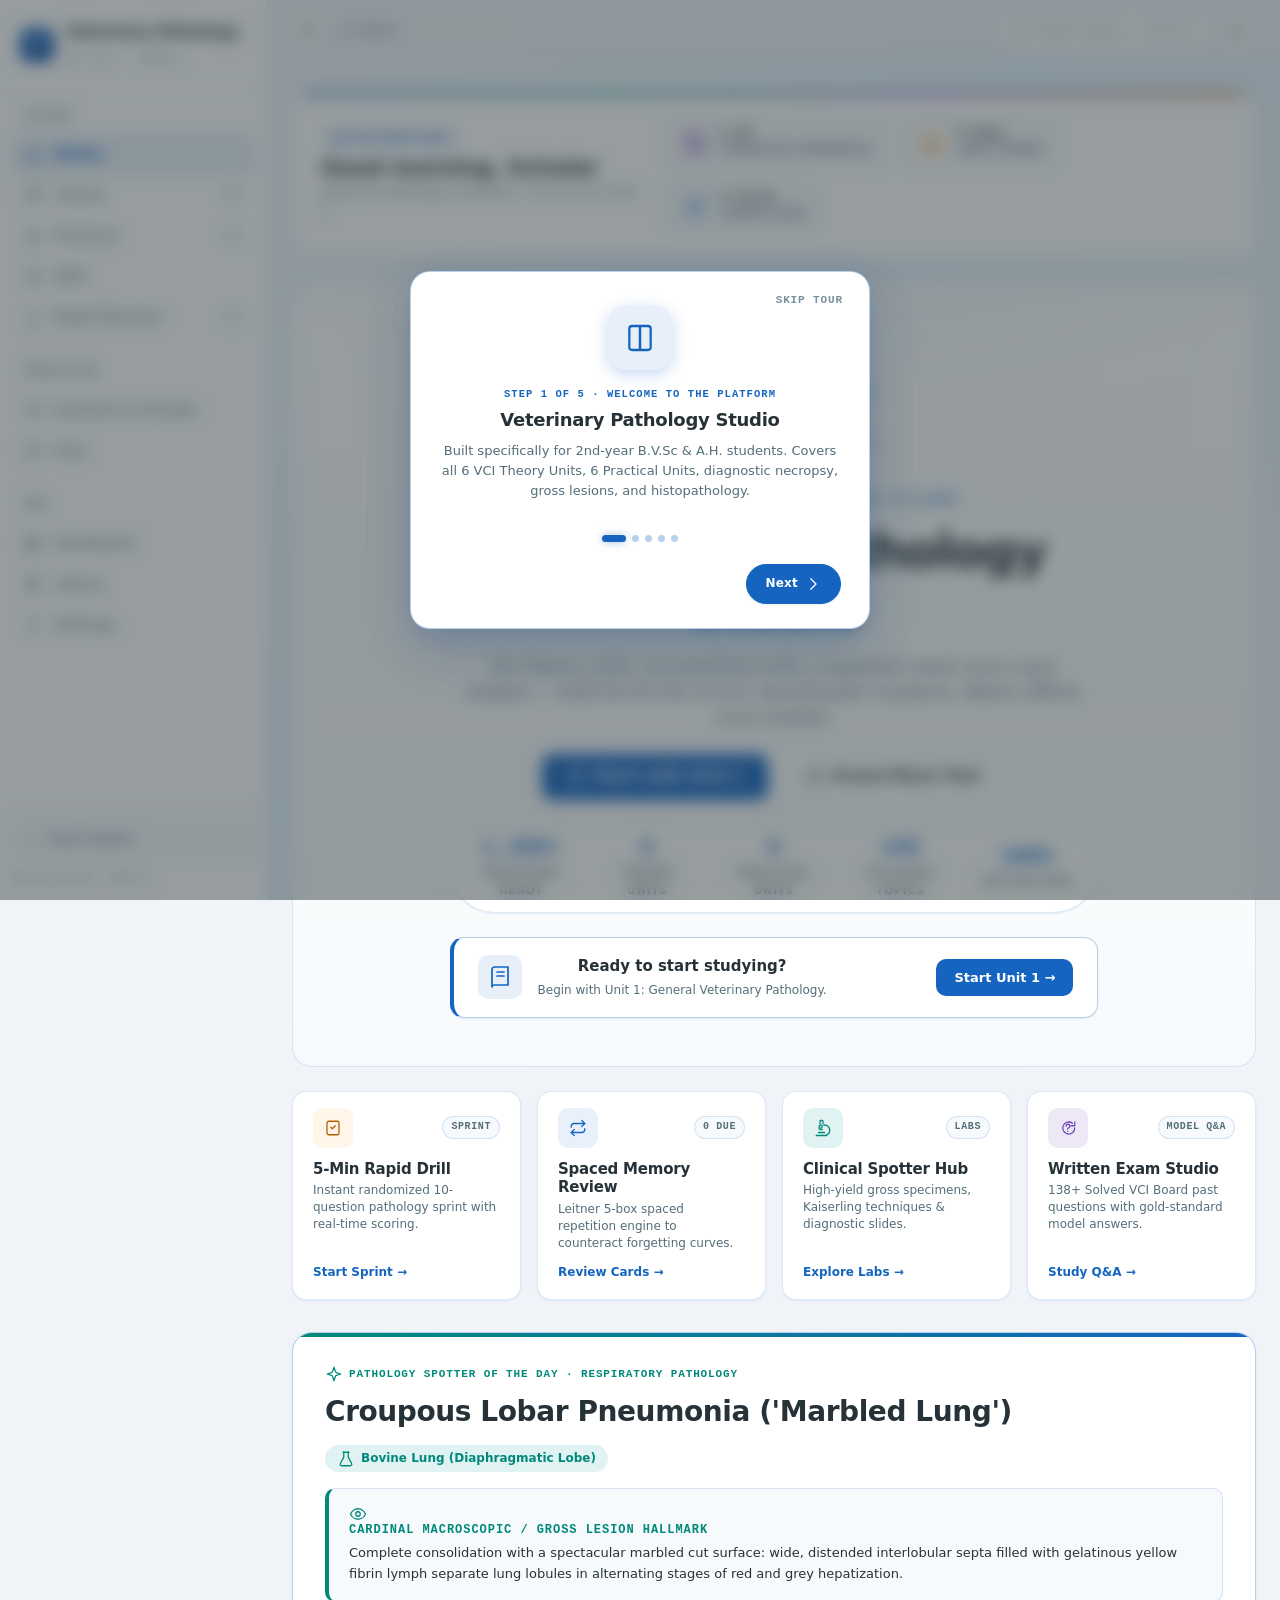
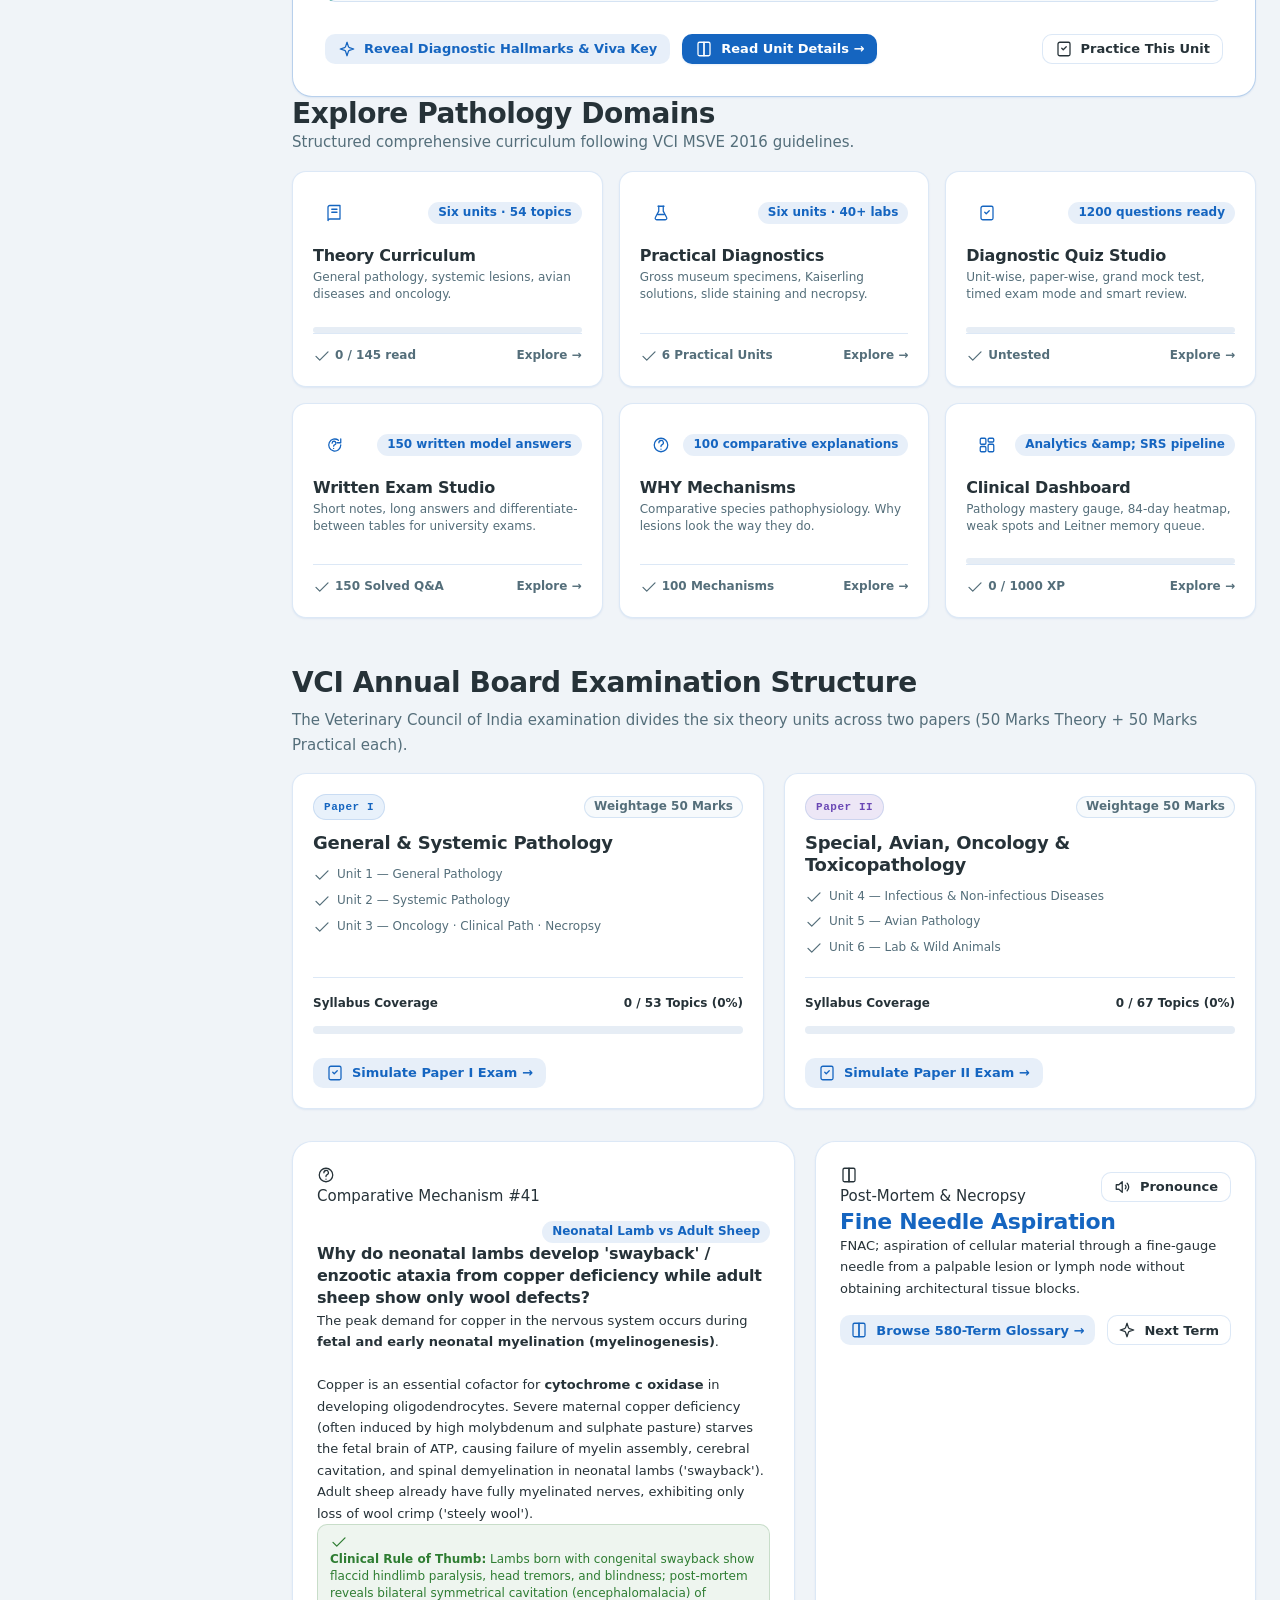
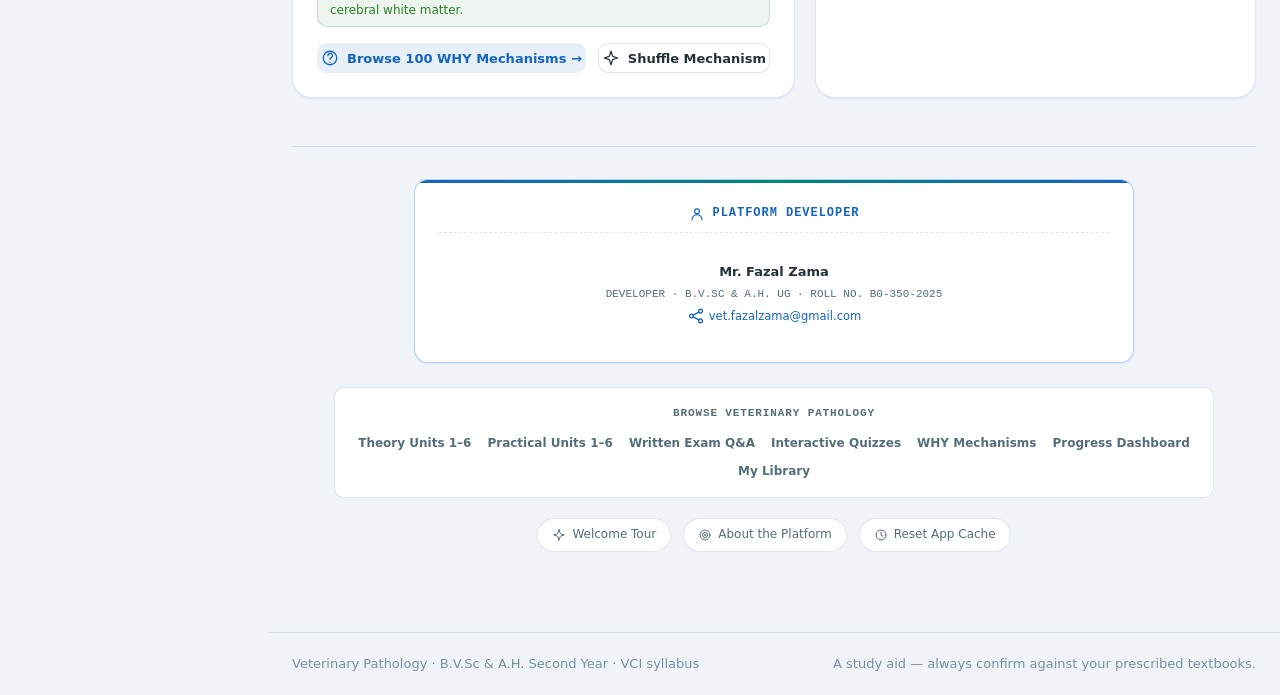
==== commit 42f5def3: "Update Pathology Studio content (22-09-2026  5:23:28.87)" ====
--- a/index.html
+++ b/index.html
@@ -253,7 +253,7 @@
 
 <script src="js/store.js?v=18"></script>
 <script src="js/quiz.js?v=21"></script>
-<script src="js/dashboard.js?v=19"></script>
+<script src="js/dashboard.js?v=20"></script>
 <script src="js/glossary.js?v=16"></script>
 <script src="js/search.js?v=15"></script>
 <script src="js/deep-guide.js"></script>
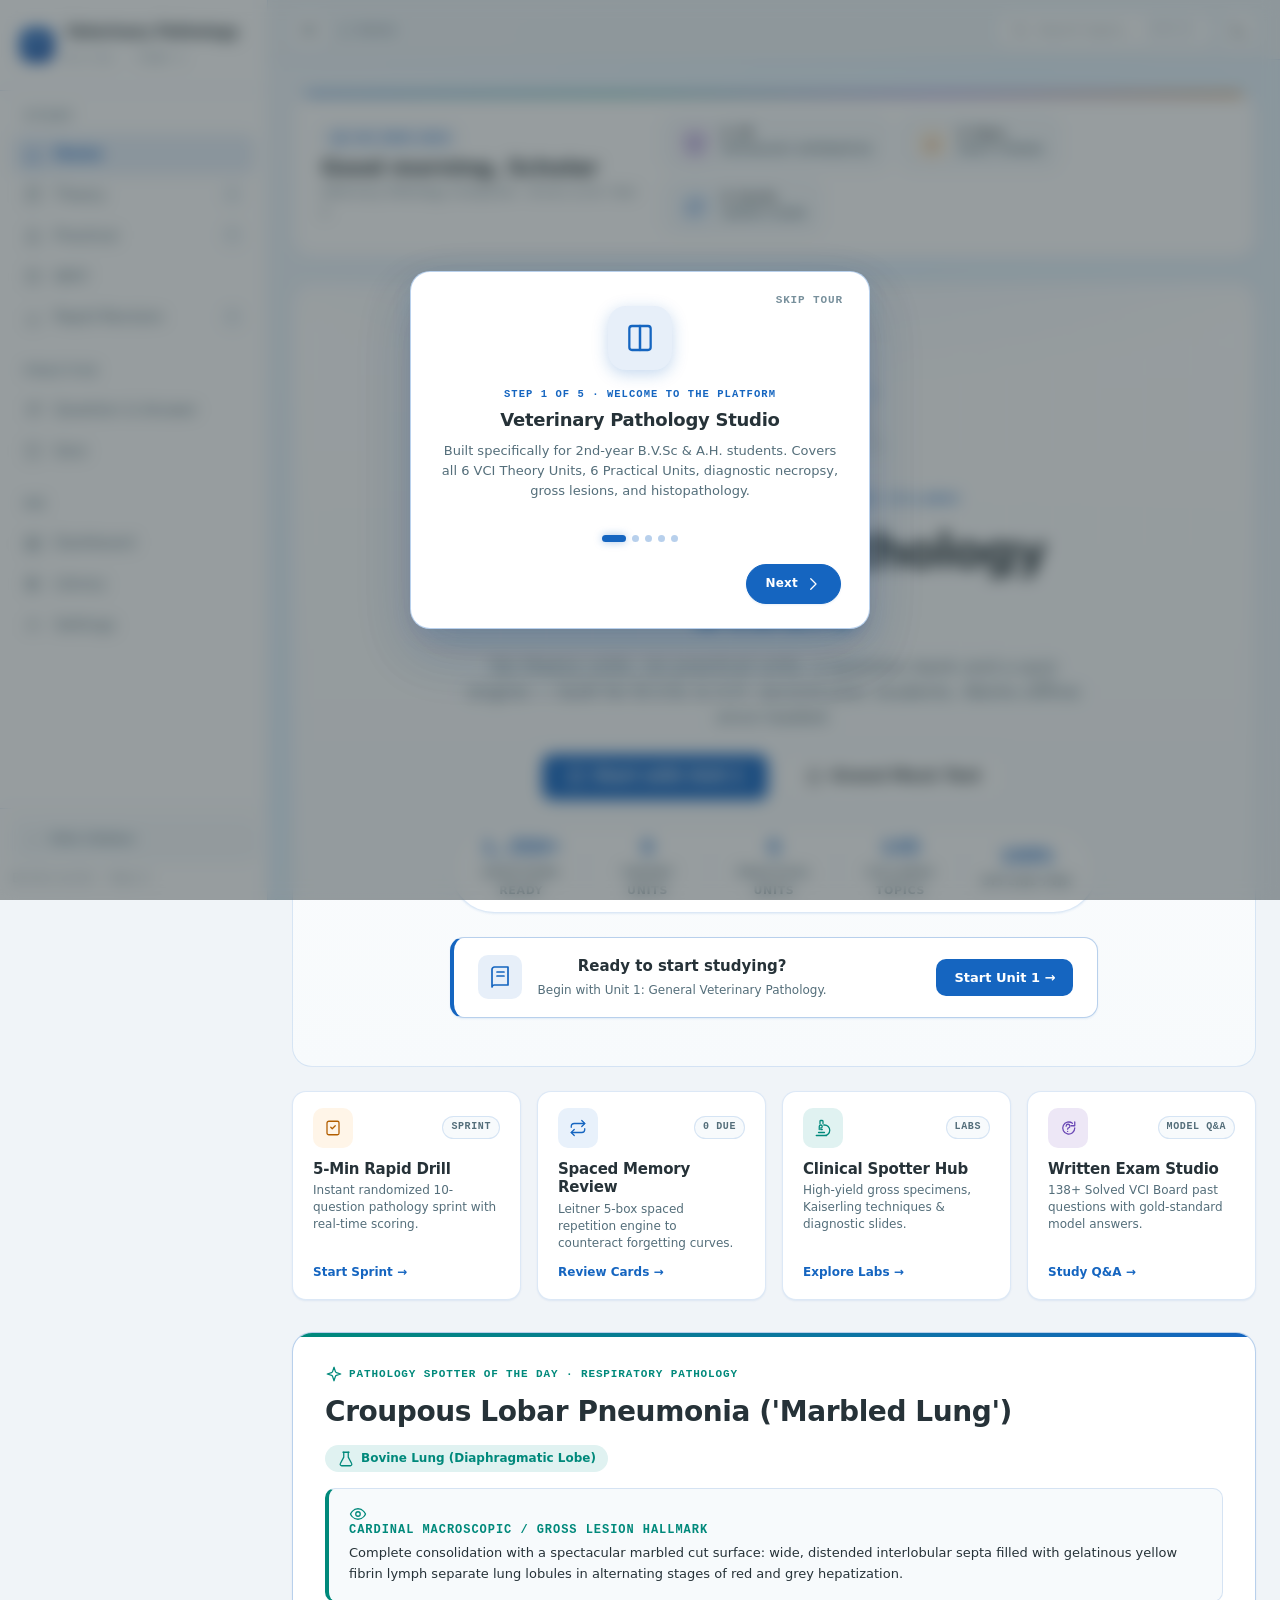
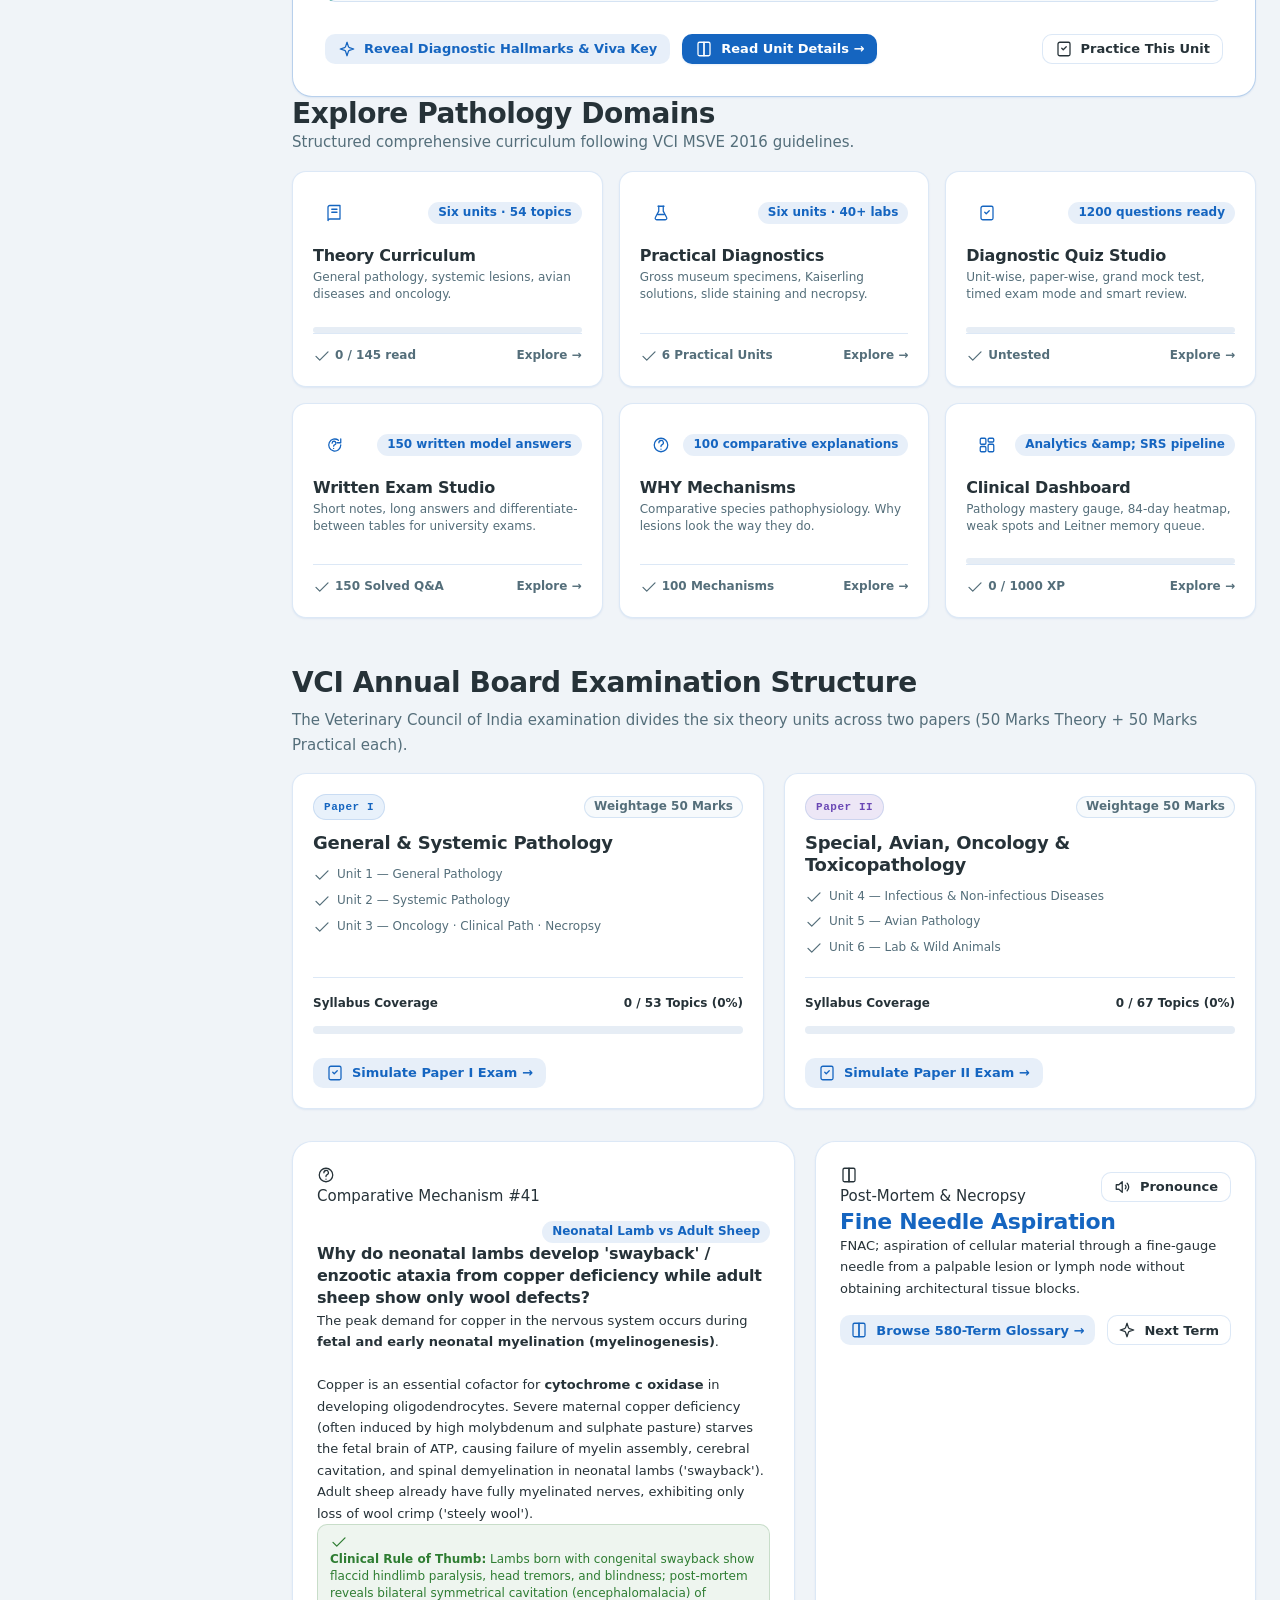
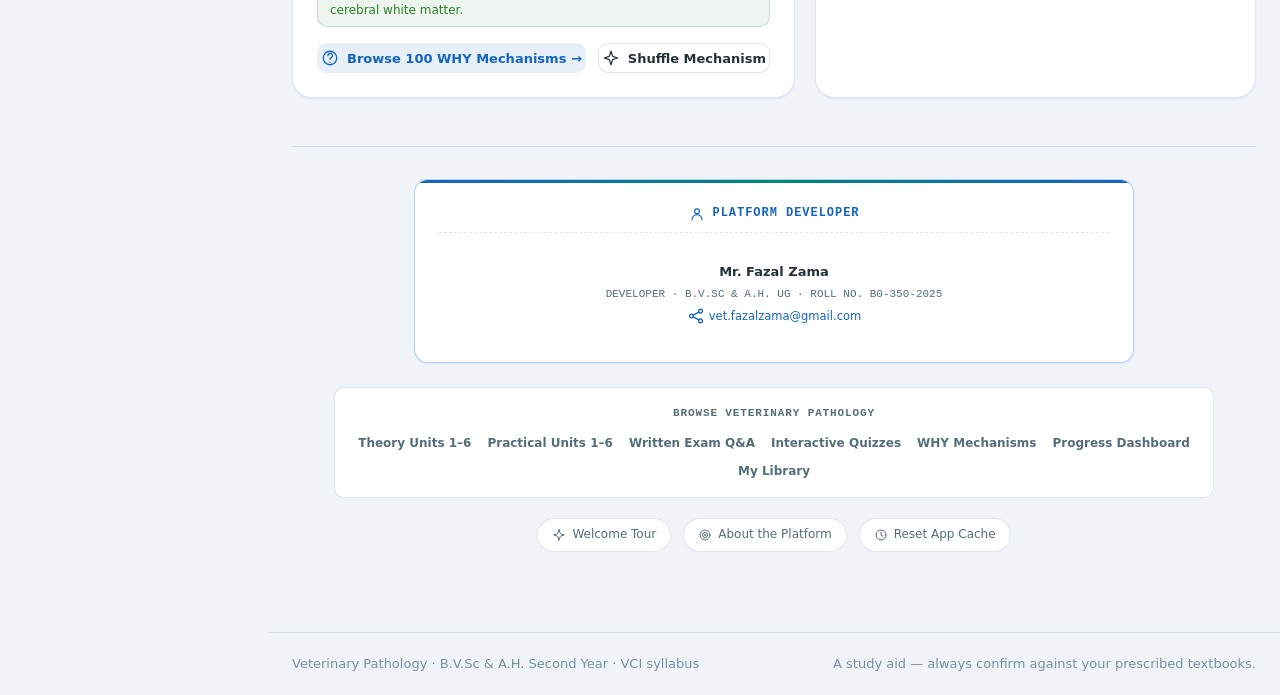
==== commit cb05482c: "Update Pathology Studio content (23-09-2026  7:03:06.24)" ====
--- a/index.html
+++ b/index.html
@@ -36,7 +36,7 @@
 <link rel="stylesheet" href="assets/css/main.css?v=16">
 <link rel="stylesheet" href="assets/css/sections.css?v=18">
 <link rel="stylesheet" href="assets/css/deep-guide.css">
-<link rel="stylesheet" href="assets/css/revision.css?v=15">
+<link rel="stylesheet" href="assets/css/revision.css?v=16">
 <link rel="stylesheet" href="assets/css/animations.css">
 </head>
 
@@ -248,17 +248,17 @@
 <script src="data/data-practical.JS"></script>
 <script src="data/data-why.JS"></script>
 <script src="data/data-qa.JS"></script>
-<script src="data/data-revision.JS?v=15"></script>
+<script src="data/data-revision.JS?v=16"></script>
 <script src="data/data-quiz.JS?v=13"></script>
 
 <script src="js/store.js?v=18"></script>
 <script src="js/quiz.js?v=21"></script>
 <script src="js/dashboard.js?v=20"></script>
 <script src="js/glossary.js?v=16"></script>
-<script src="js/search.js?v=15"></script>
+<script src="js/search.js?v=16"></script>
 <script src="js/deep-guide.js"></script>
-<script src="js/revision.js?v=15"></script>
-<script src="js/app.js?v=15"></script>
+<script src="js/revision.js?v=16"></script>
+<script src="js/app.js?v=16"></script>
 
 <script>
   /* ---- Offline indicator ---- */
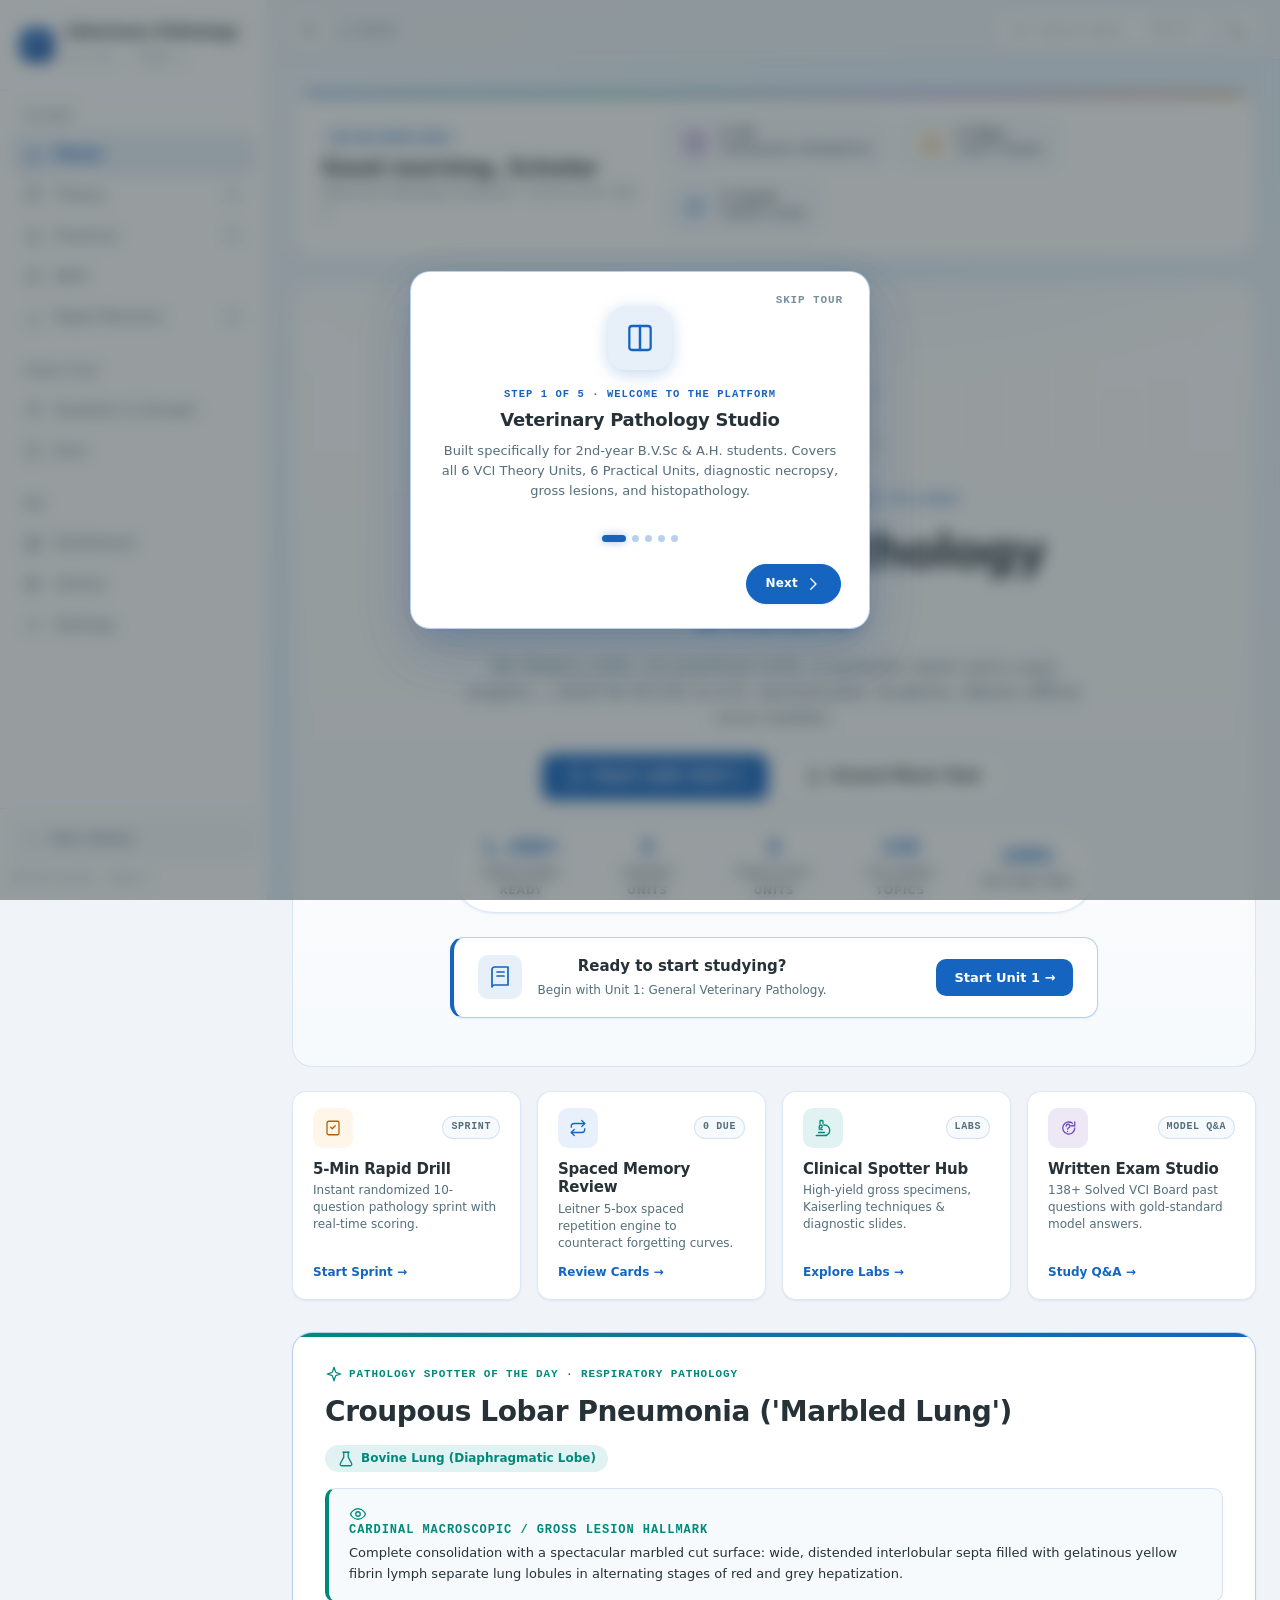
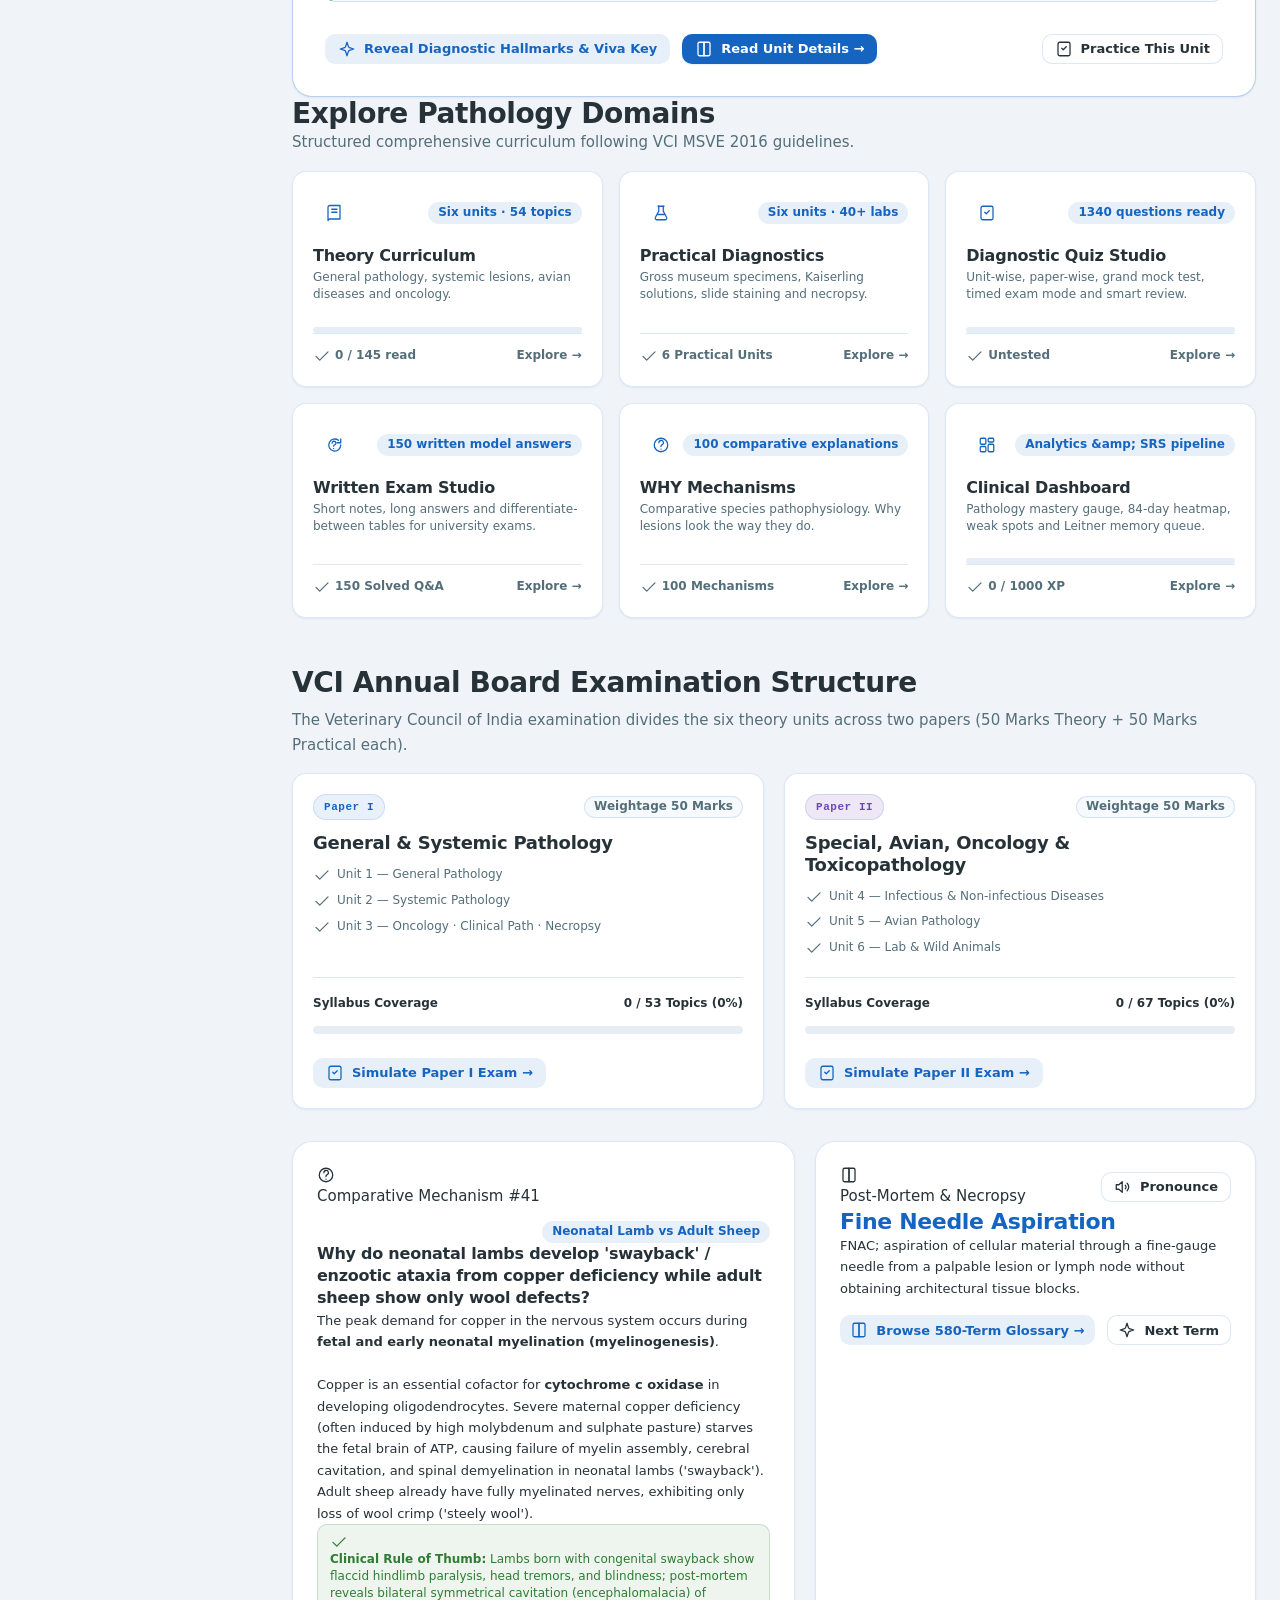
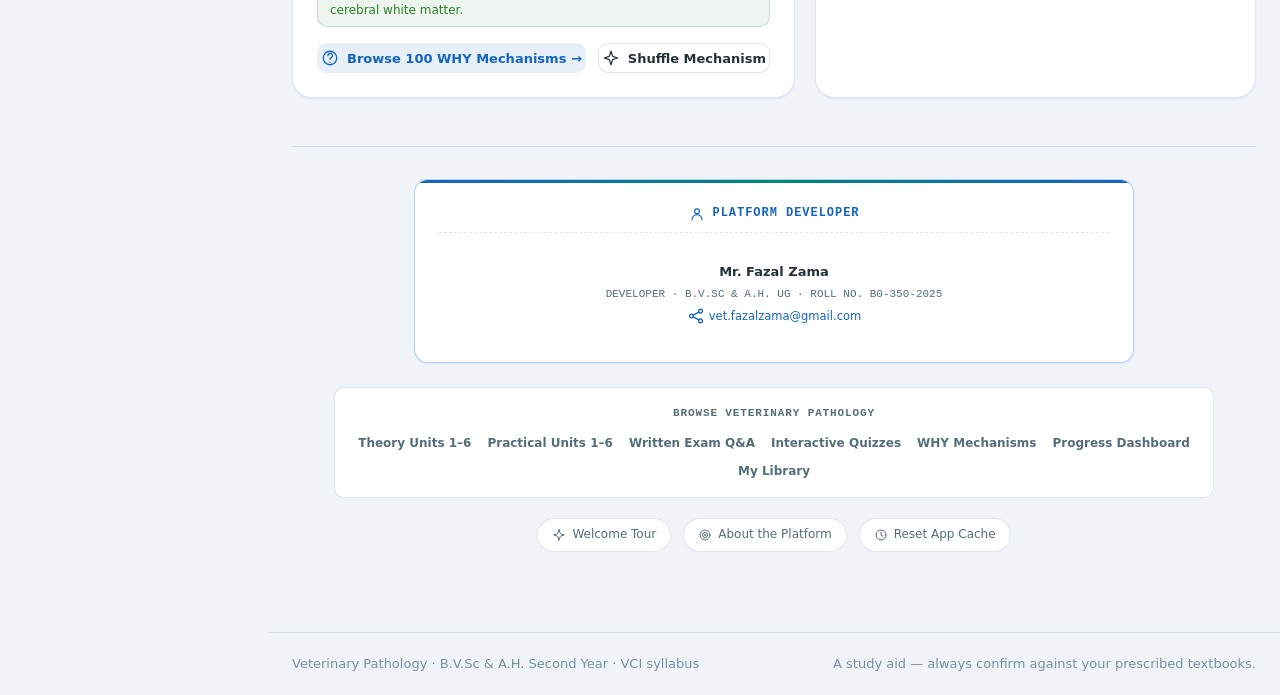
==== commit 4e5ef374: "Update Pathology Studio content (24-09-2026 13:31:13.53)" ====
--- a/index.html
+++ b/index.html
@@ -249,7 +249,7 @@
 <script src="data/data-why.JS"></script>
 <script src="data/data-qa.JS"></script>
 <script src="data/data-revision.JS?v=16"></script>
-<script src="data/data-quiz.JS?v=13"></script>
+<script src="data/data-quiz.JS?v=14"></script>
 
 <script src="js/store.js?v=18"></script>
 <script src="js/quiz.js?v=21"></script>
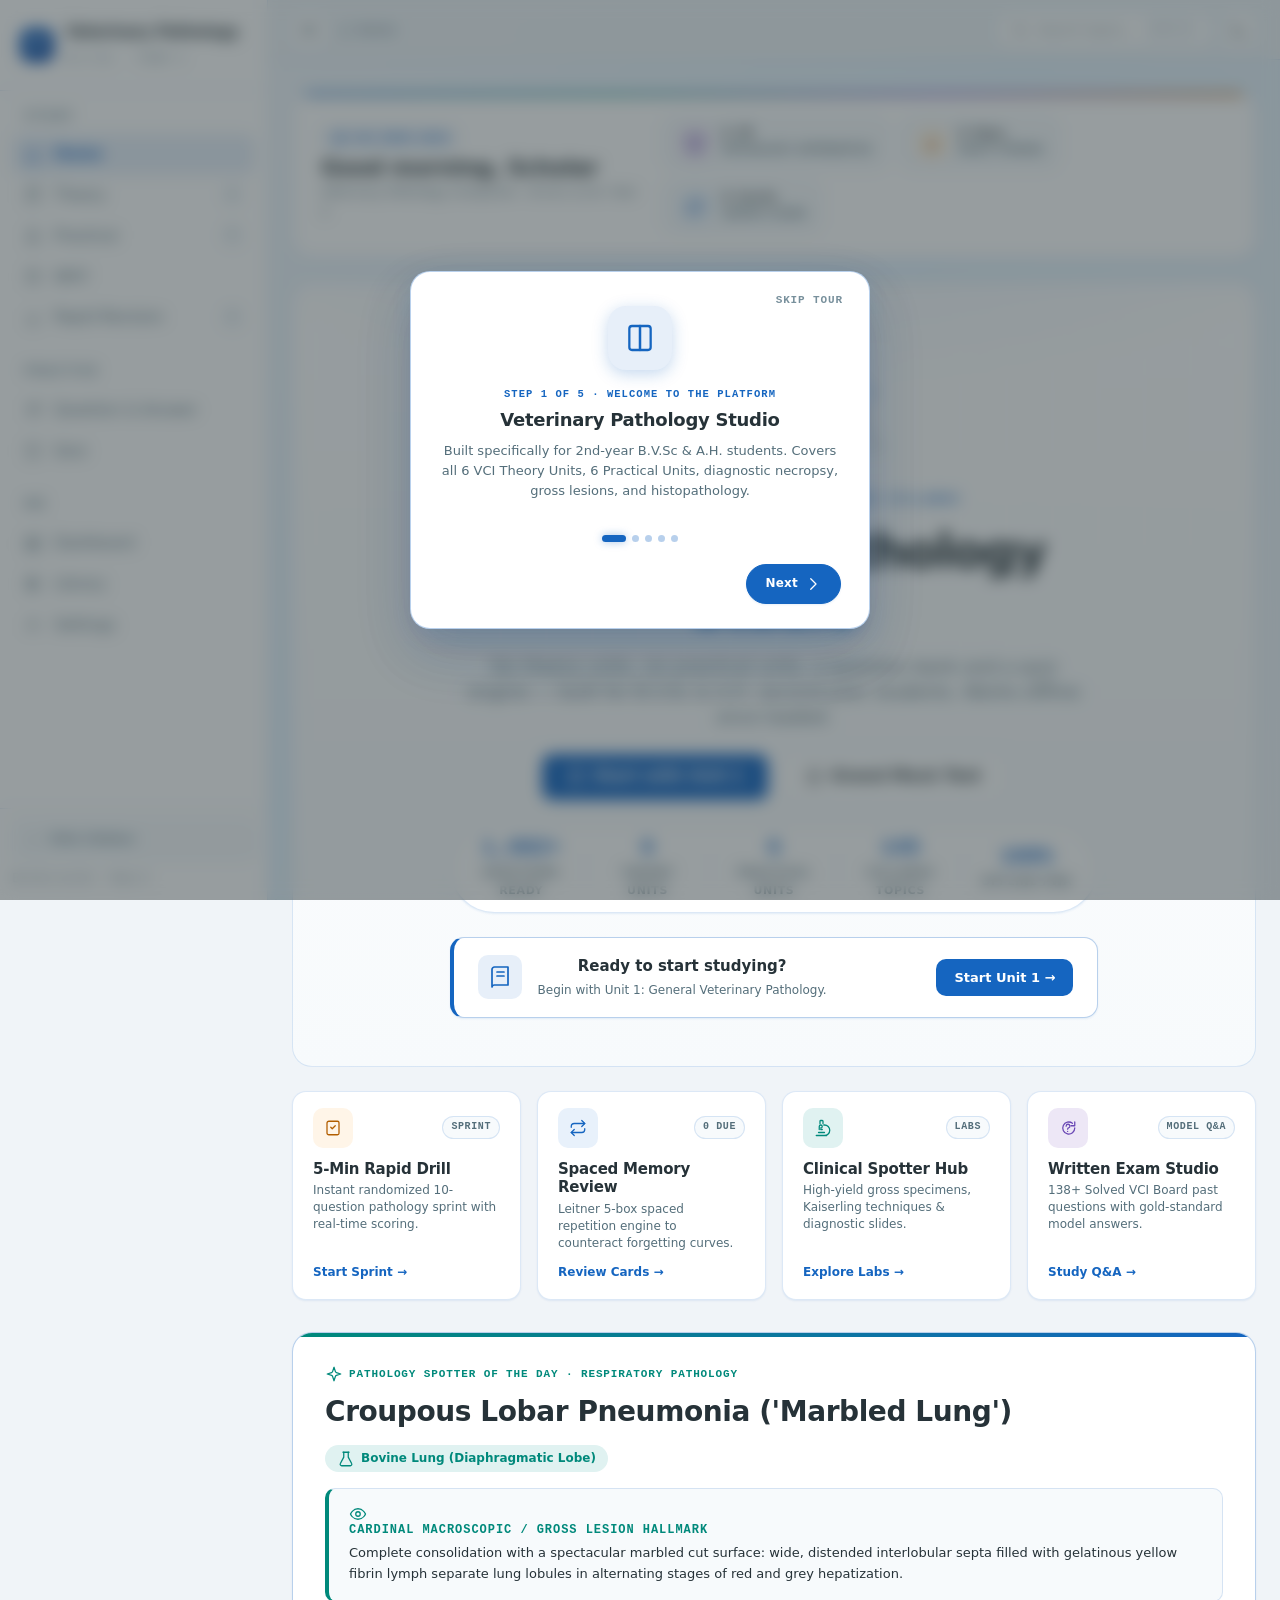
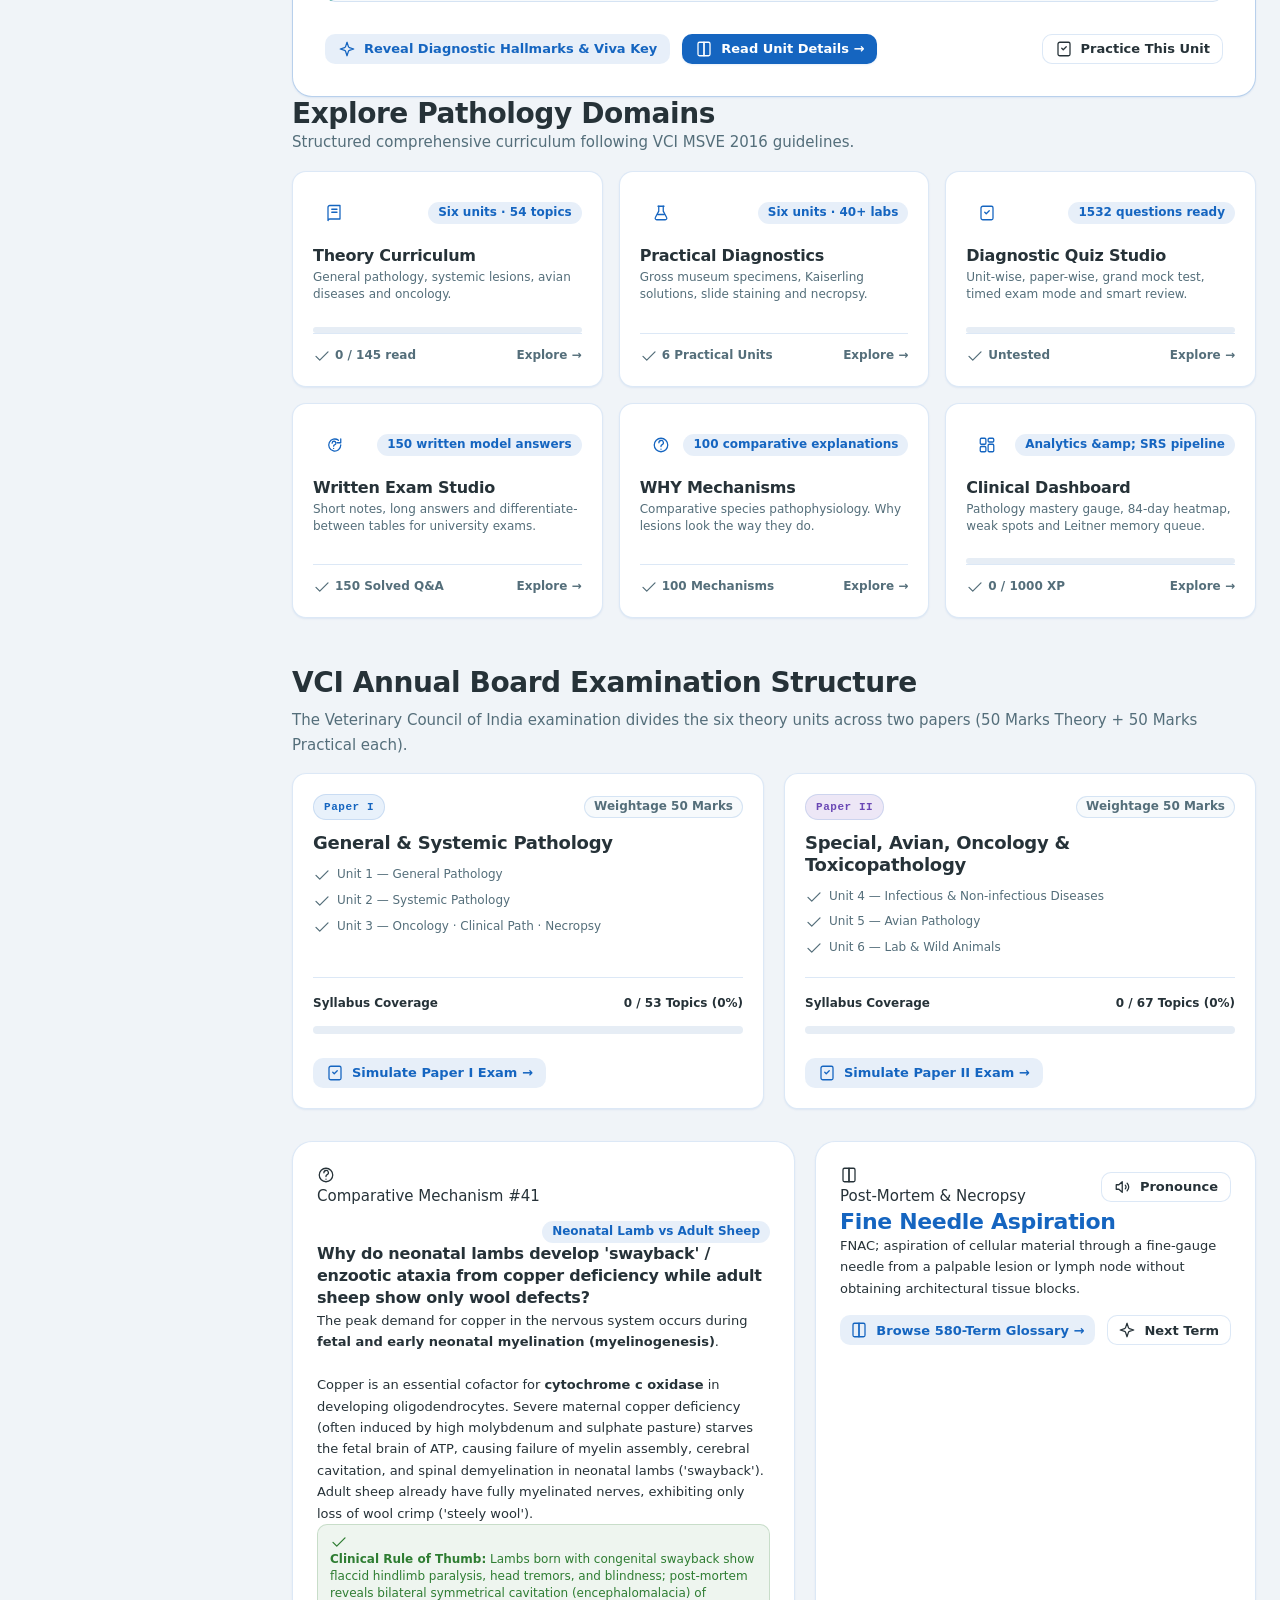
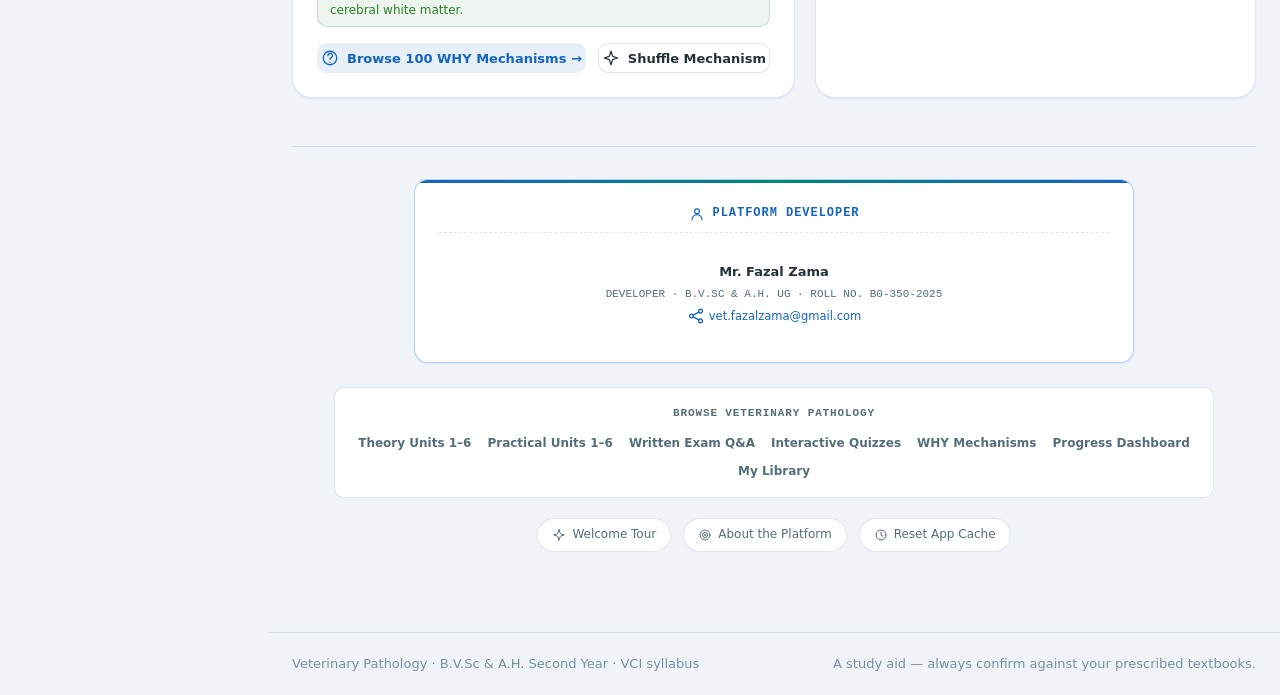
==== commit 8b0505af: "Update Pathology Studio content (24-09-2026 19:29:11.26)" ====
--- a/index.html
+++ b/index.html
@@ -249,7 +249,7 @@
 <script src="data/data-why.JS"></script>
 <script src="data/data-qa.JS"></script>
 <script src="data/data-revision.JS?v=16"></script>
-<script src="data/data-quiz.JS?v=14"></script>
+<script src="data/data-quiz.JS?v=15"></script>
 
 <script src="js/store.js?v=18"></script>
 <script src="js/quiz.js?v=21"></script>
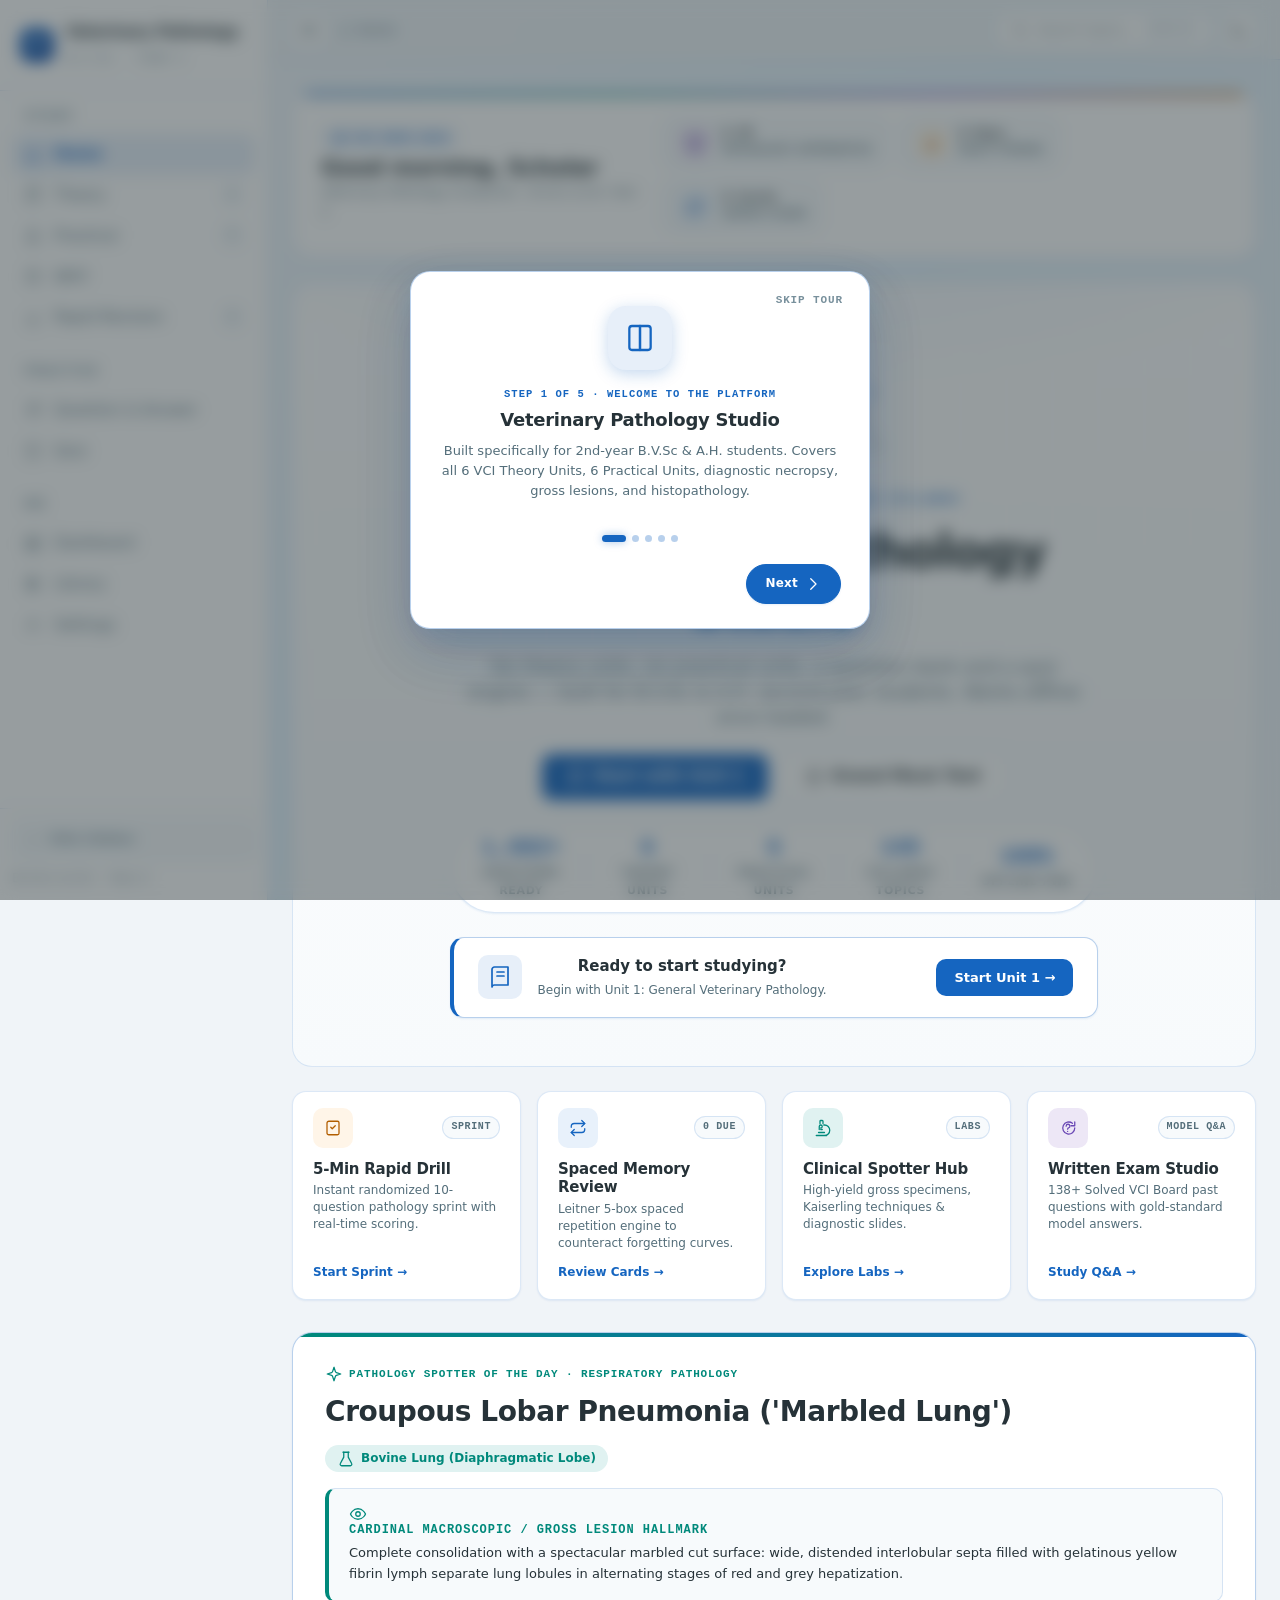
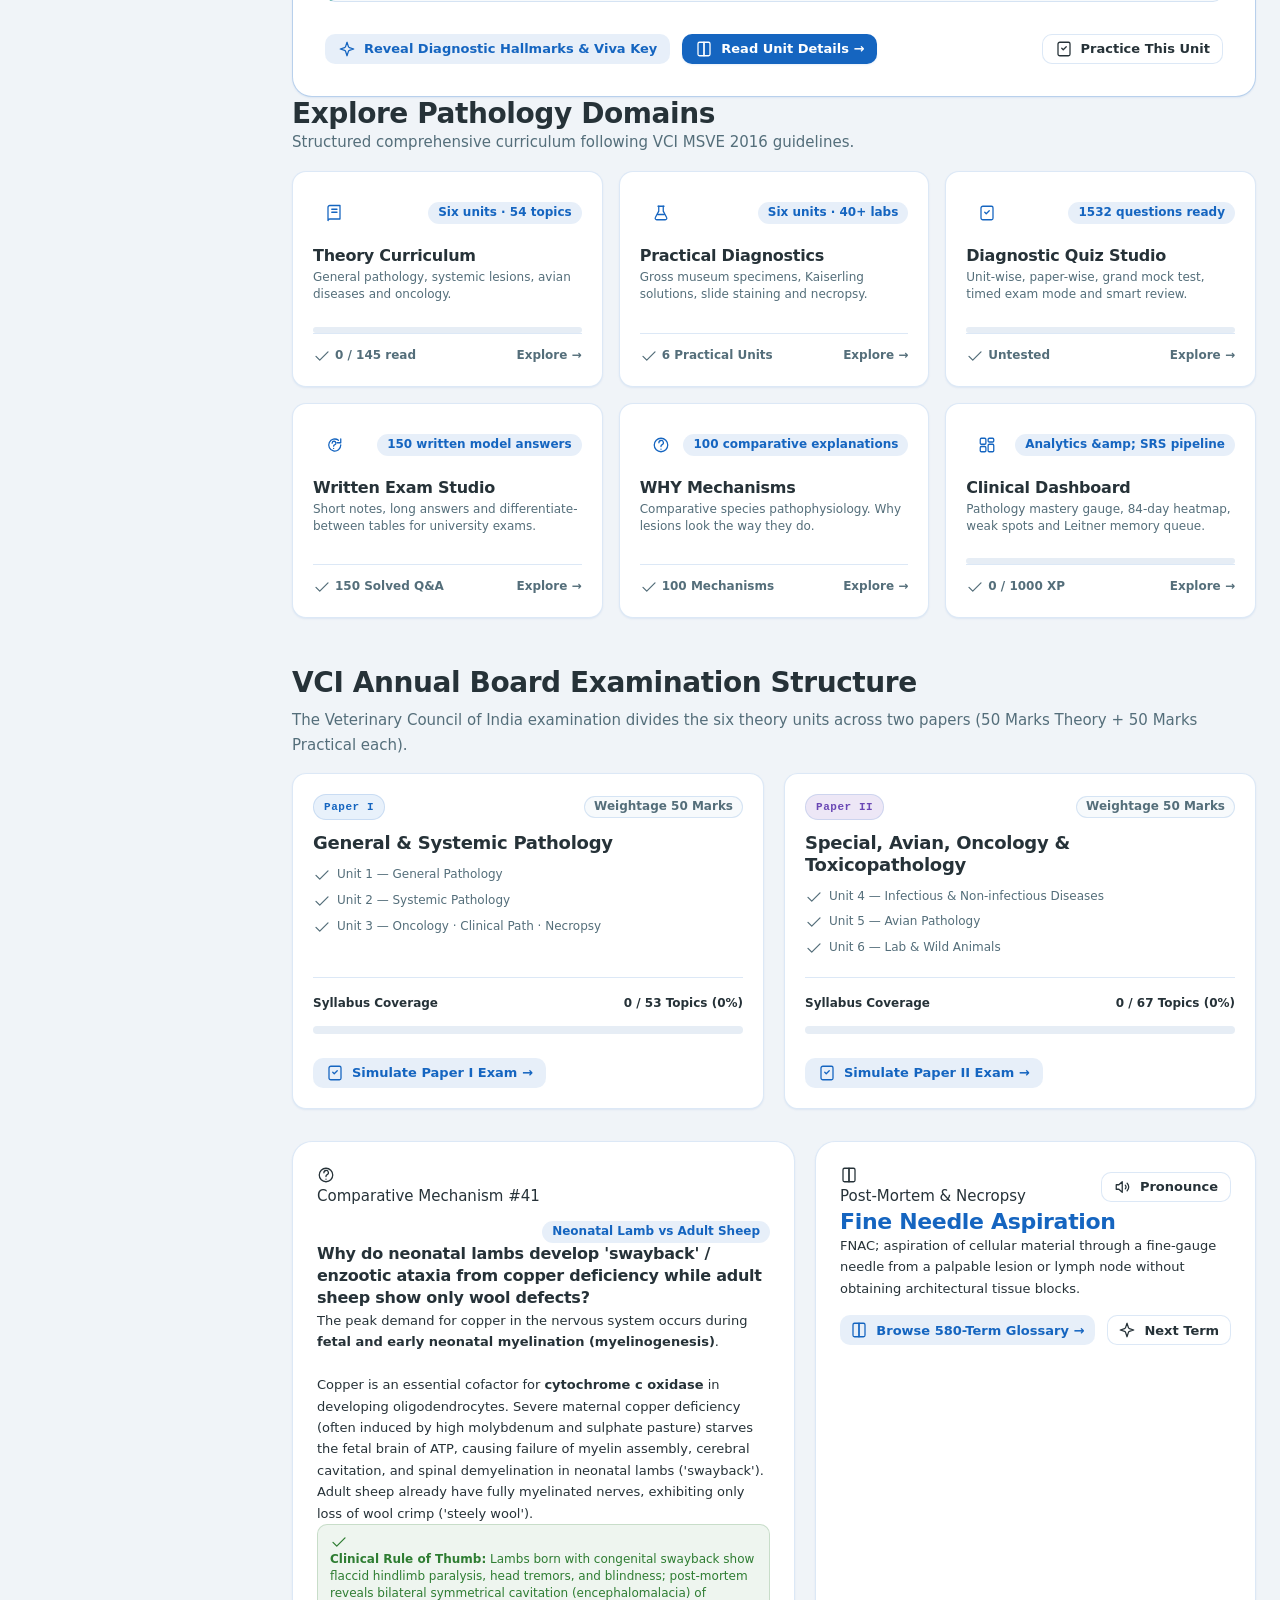
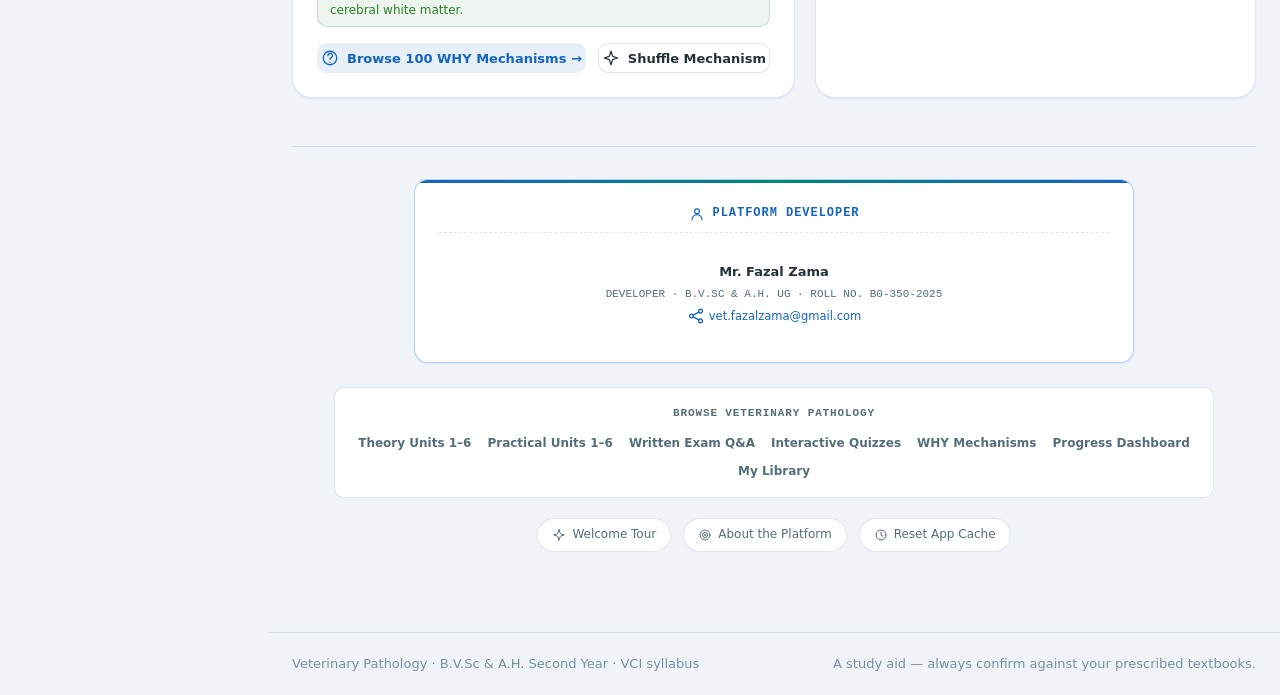
==== commit 9eac1bf7: "Update Pathology Studio content (25-09-2026  6:34:51.15)" ====
--- a/index.html
+++ b/index.html
@@ -251,14 +251,14 @@
 <script src="data/data-revision.JS?v=16"></script>
 <script src="data/data-quiz.JS?v=15"></script>
 
-<script src="js/store.js?v=18"></script>
+<script src="js/store.js?v=19"></script>
 <script src="js/quiz.js?v=21"></script>
 <script src="js/dashboard.js?v=20"></script>
 <script src="js/glossary.js?v=16"></script>
 <script src="js/search.js?v=16"></script>
 <script src="js/deep-guide.js"></script>
 <script src="js/revision.js?v=16"></script>
-<script src="js/app.js?v=16"></script>
+<script src="js/app.js?v=17"></script>
 
 <script>
   /* ---- Offline indicator ---- */
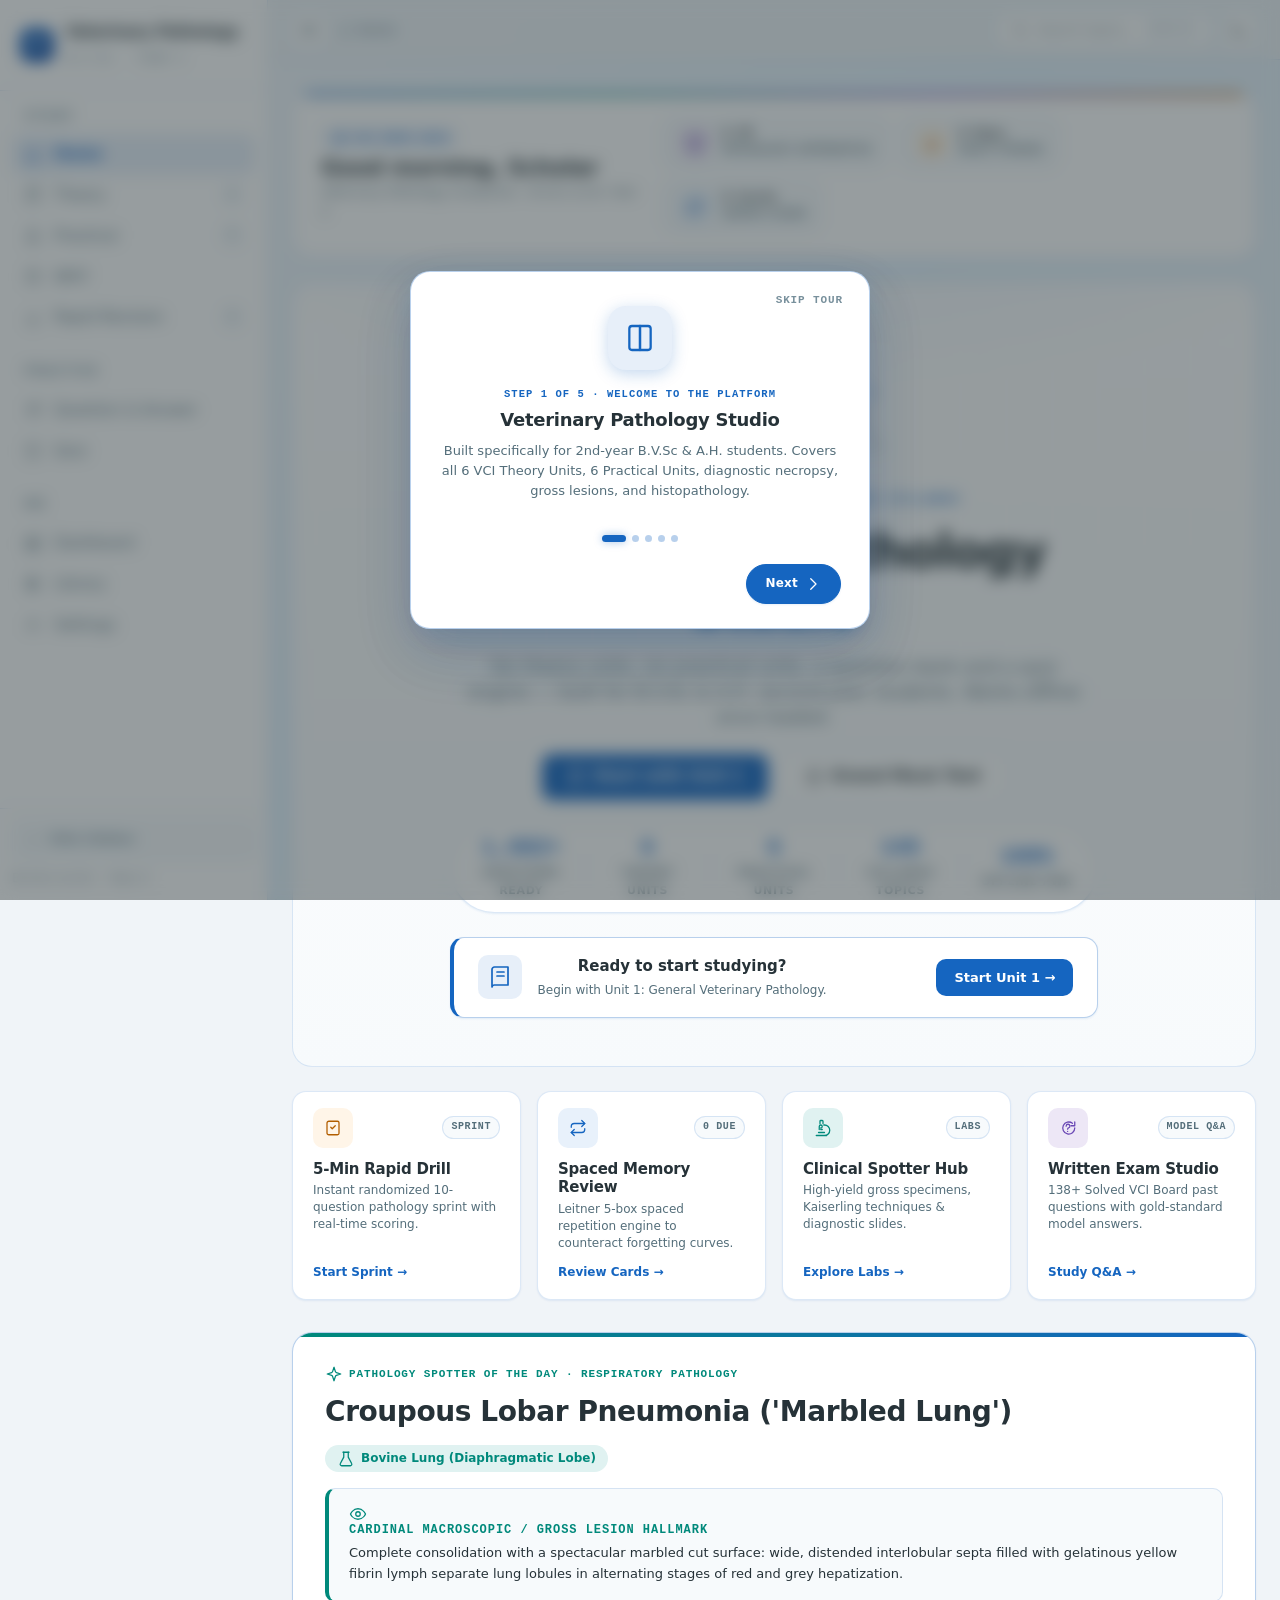
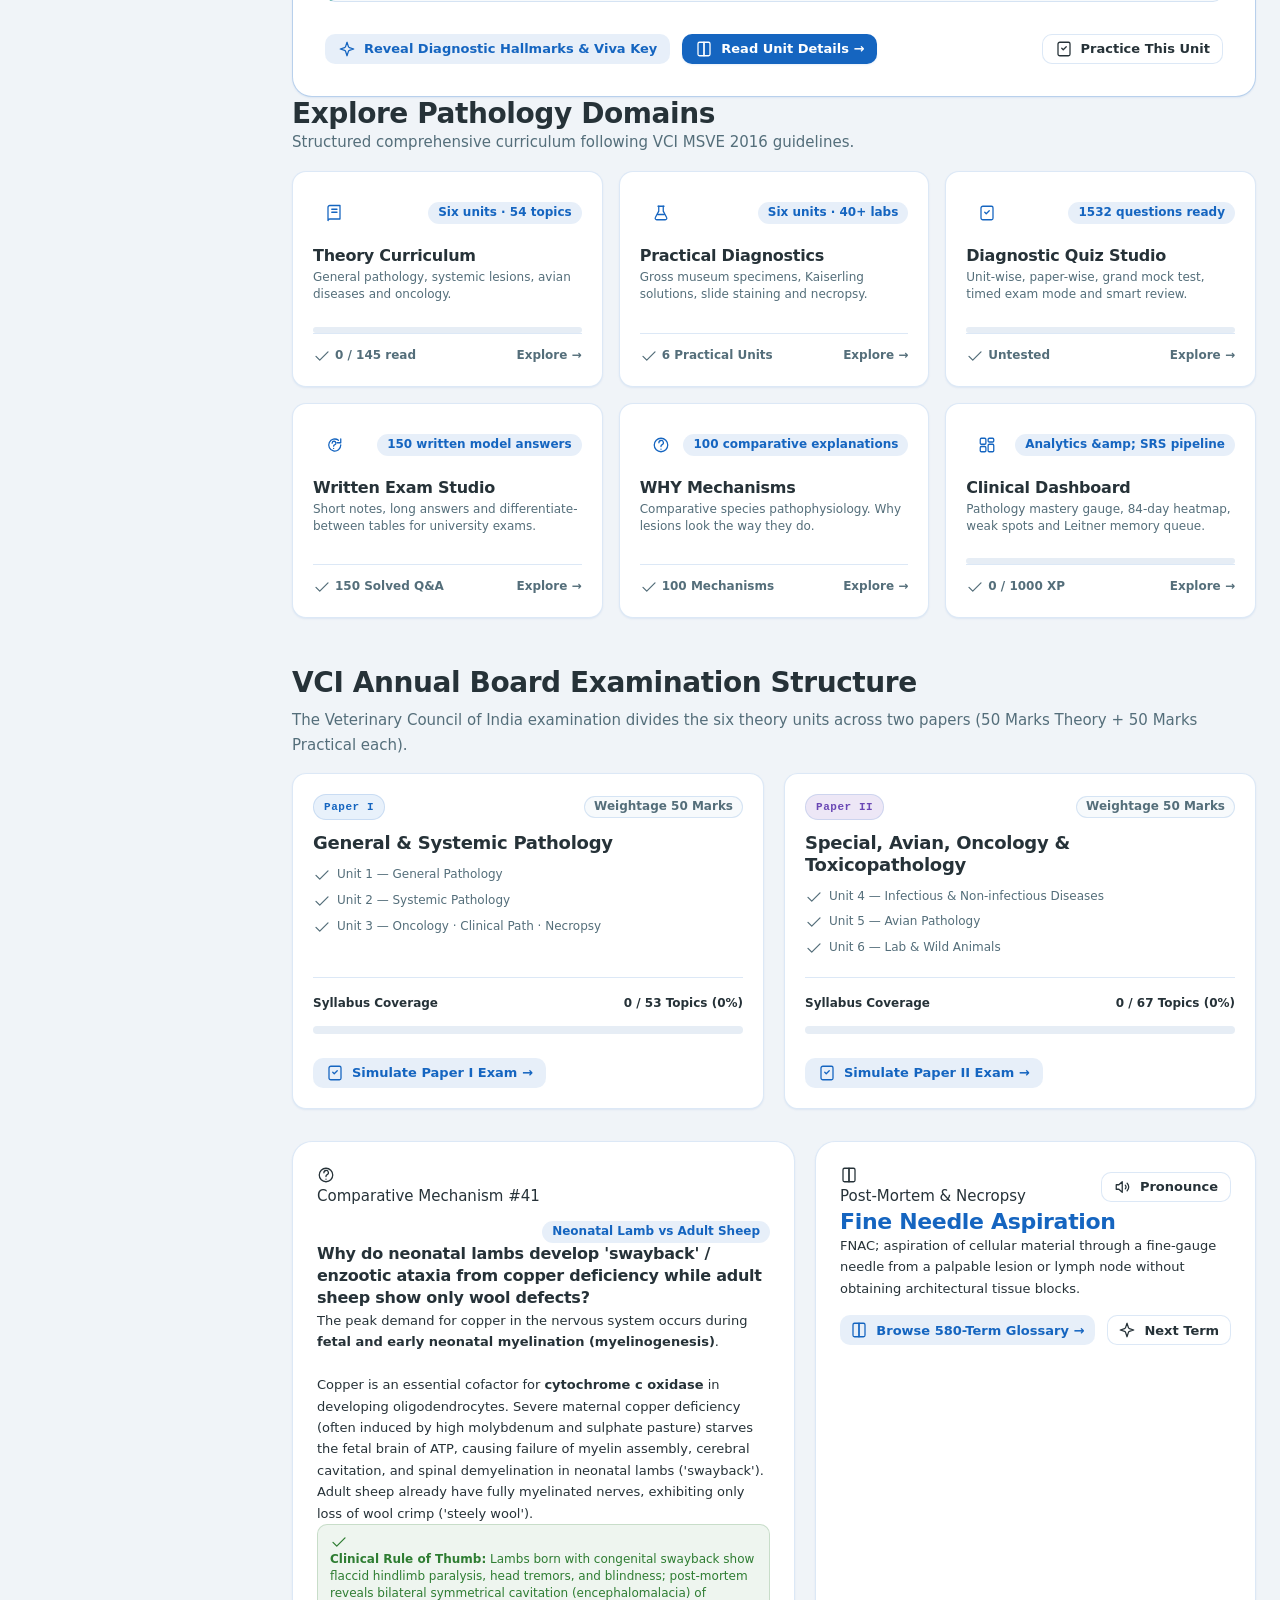
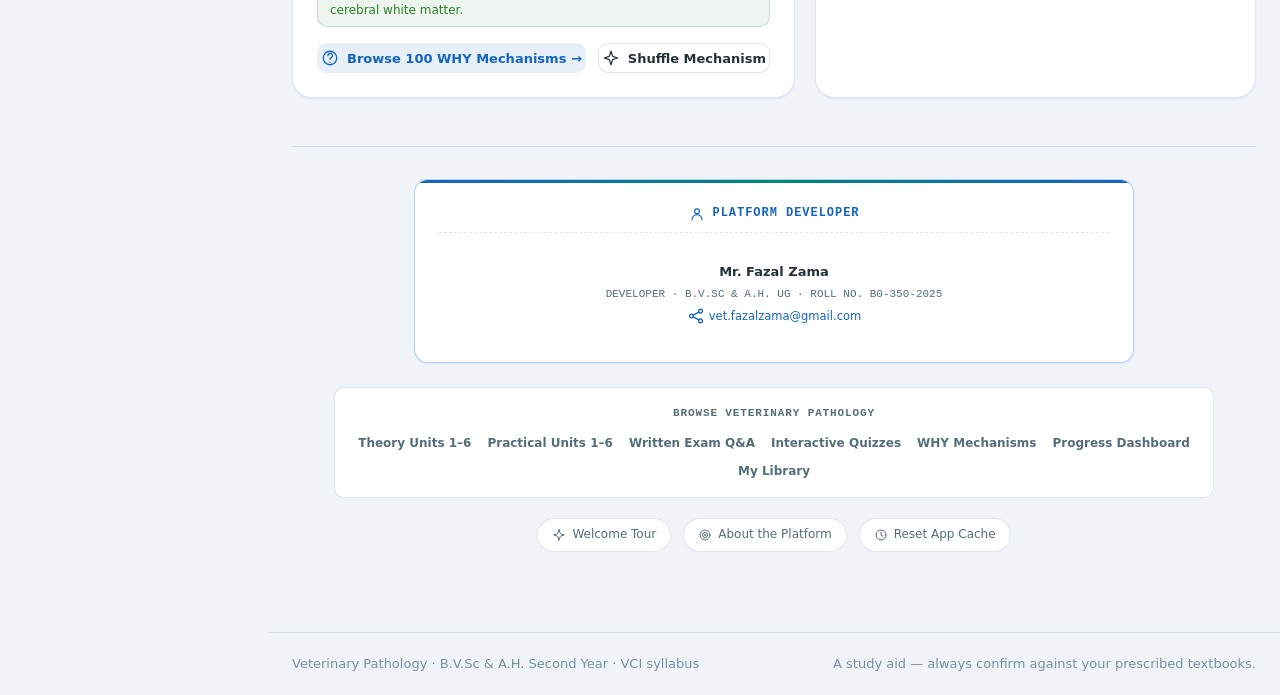
==== commit b2ed8f5c: "Update Pathology Studio content (30-09-2026 21:09:09.68)" ====
--- a/index.html
+++ b/index.html
@@ -296,6 +296,10 @@
   if ("serviceWorker" in navigator && location.protocol.indexOf("http") === 0) {
     window.addEventListener("load", function () {
       navigator.serviceWorker.register("service-worker.js").catch(function () {});
+      // Ask the browser never to evict the offline copy to free space.
+      if (navigator.storage && navigator.storage.persist) {
+        navigator.storage.persist().catch(function () {});
+      }
     });
   }
 </script>
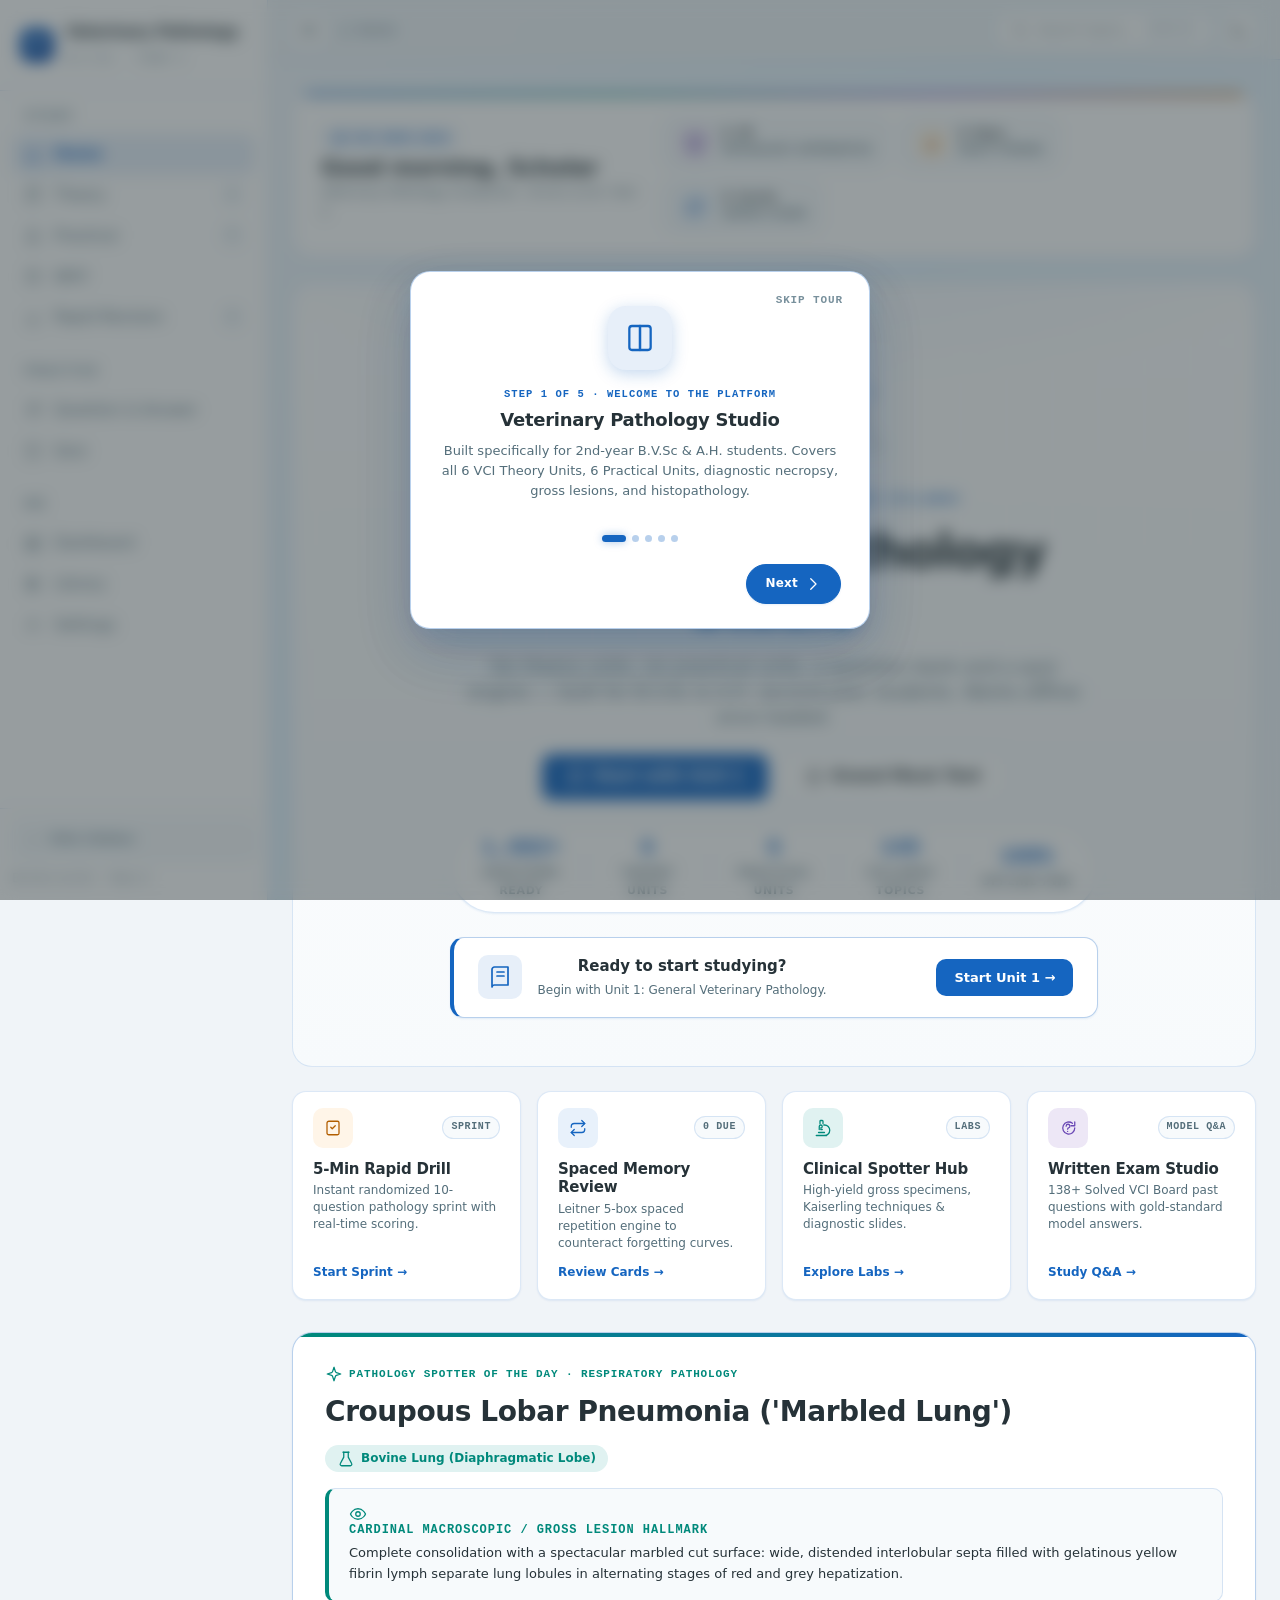
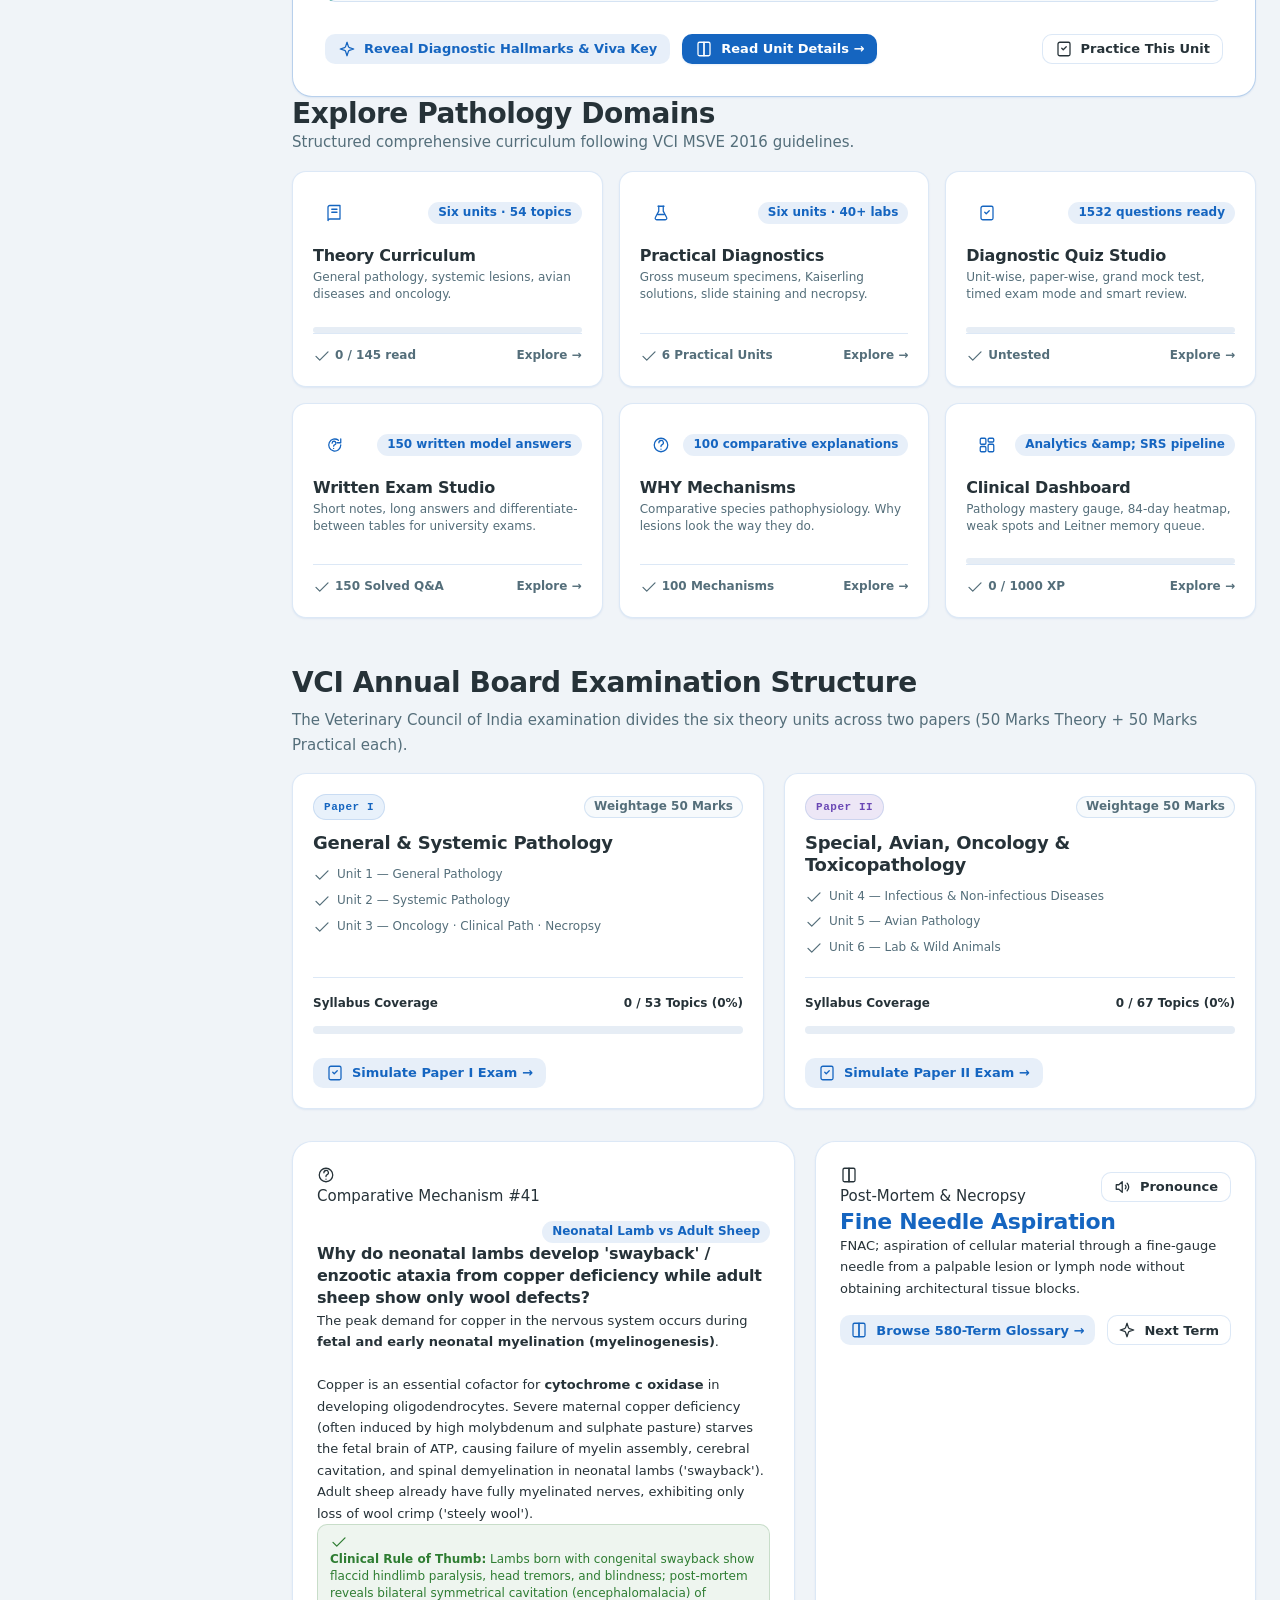
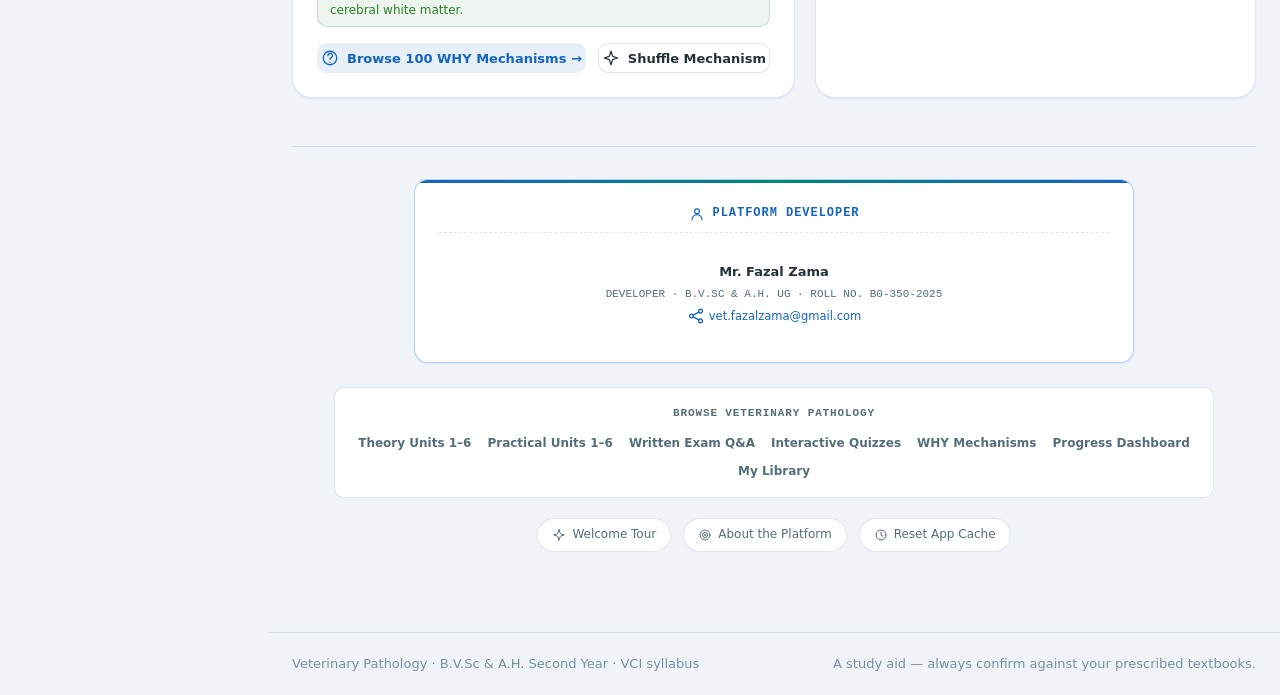
==== commit f9ecb9f9: "Update Pathology Studio content (26-10-2026  7:41:25.44)" ====
--- a/index.html
+++ b/index.html
@@ -34,7 +34,7 @@
 
 <link rel="stylesheet" href="assets/css/tokens.css">
 <link rel="stylesheet" href="assets/css/main.css?v=16">
-<link rel="stylesheet" href="assets/css/sections.css?v=18">
+<link rel="stylesheet" href="assets/css/sections.css?v=19">
 <link rel="stylesheet" href="assets/css/deep-guide.css">
 <link rel="stylesheet" href="assets/css/revision.css?v=16">
 <link rel="stylesheet" href="assets/css/animations.css">
@@ -239,14 +239,14 @@
      4. app.js LAST — it boots the whole site.
 ================================================== -->
 <script src="data/data-syllabus.JS"></script>
-<script src="data/data-theory-unit1.JS"></script>
-<script src="data/data-theory-unit2.JS"></script>
-<script src="data/data-theory-unit3.JS"></script>
-<script src="data/data-theory-unit4.JS"></script>
-<script src="data/data-theory-unit5.JS"></script>
-<script src="data/data-theory-unit6.JS"></script>
-<script src="data/data-practical.JS"></script>
-<script src="data/data-why.JS"></script>
+<script src="data/data-theory-unit1.JS?v=18"></script>
+<script src="data/data-theory-unit2.JS?v=18"></script>
+<script src="data/data-theory-unit3.JS?v=18"></script>
+<script src="data/data-theory-unit4.JS?v=18"></script>
+<script src="data/data-theory-unit5.JS?v=18"></script>
+<script src="data/data-theory-unit6.JS?v=18"></script>
+<script src="data/data-practical.JS?v=18"></script>
+<script src="data/data-why.JS?v=18"></script>
 <script src="data/data-qa.JS"></script>
 <script src="data/data-revision.JS?v=16"></script>
 <script src="data/data-quiz.JS?v=15"></script>
@@ -258,7 +258,7 @@
 <script src="js/search.js?v=16"></script>
 <script src="js/deep-guide.js"></script>
 <script src="js/revision.js?v=16"></script>
-<script src="js/app.js?v=17"></script>
+<script src="js/app.js?v=18"></script>
 
 <script>
   /* ---- Offline indicator ---- */
--- a/assets/css/sections.css
+++ b/assets/css/sections.css
@@ -406,7 +406,192 @@
 .block--table { padding: var(--s5); }
 .block--table .block__body { max-width: none; }
 
-.lesson__fig { margin-top: var(--s8); }
+.lesson__fig {
+  margin-top: var(--s6);
+  background: var(--surface);
+  border: 1px solid var(--border-strong);
+  border-radius: var(--r-lg);
+  overflow: hidden;
+  box-shadow: var(--shadow-sm);
+}
+.lesson__fig--why { margin-top: var(--s5); }
+.lesson__fig-head {
+  display: flex;
+  align-items: center;
+  justify-content: space-between;
+  gap: var(--s2);
+  padding: var(--s3) var(--s4);
+  background: var(--surface-2);
+  border-bottom: 1px solid var(--border);
+  font-family: var(--font-mono);
+  font-size: var(--fs-xs);
+}
+.lesson__fig-badge {
+  display: inline-flex;
+  align-items: center;
+  gap: var(--s2);
+  font-weight: 700;
+  color: var(--accent);
+  text-transform: uppercase;
+  letter-spacing: 0.05em;
+}
+.lesson__fig-zoomhint {
+  display: inline-flex;
+  align-items: center;
+  gap: var(--s1);
+  color: var(--text-muted);
+  font-size: var(--fs-xs);
+}
+.lesson__fig-stage {
+  display: flex;
+  align-items: center;
+  justify-content: center;
+  background: var(--surface-2);
+  padding: var(--s4);
+  min-height: 180px;
+}
+.lesson__fig-img {
+  display: block;
+  max-width: 100%;
+  max-height: 440px;
+  width: auto;
+  height: auto;
+  object-fit: contain;
+  border-radius: var(--r-md);
+  border: 1px solid var(--border);
+  background: var(--surface);
+  cursor: zoom-in;
+  transition: transform var(--dur-fast) var(--ease);
+}
+.lesson__fig-img:hover { transform: scale(1.01); }
+.lesson__fig-fallback {
+  display: none;
+  flex-direction: column;
+  align-items: center;
+  gap: var(--s3);
+  padding: var(--s6) var(--s4);
+  text-align: center;
+}
+.lesson__fig-fallback-title {
+  font-family: var(--font-mono);
+  font-size: var(--fs-xs);
+  font-weight: 700;
+  color: var(--text-muted);
+  text-transform: uppercase;
+}
+.lesson__fig.is-img-error .lesson__fig-img,
+.lesson__fig.is-img-error .lesson__fig-zoomhint { display: none; }
+.lesson__fig.is-img-error .lesson__fig-fallback { display: flex; }
+.lesson__fig-cap {
+  padding: var(--s3) var(--s4);
+  background: var(--surface);
+  border-top: 1px solid var(--border);
+}
+.lesson__fig-desc {
+  font-size: var(--fs-sm);
+  color: var(--text);
+  line-height: var(--lh-snug);
+  margin-bottom: var(--s2);
+}
+.lesson__fig-meta {
+  display: flex;
+  align-items: center;
+  justify-content: space-between;
+  flex-wrap: wrap;
+  gap: var(--s2);
+  font-family: var(--font-mono);
+  font-size: var(--fs-xs);
+  color: var(--text-muted);
+}
+.lesson__fig-credit,
+.lesson__fig-extlink {
+  color: var(--accent);
+  text-decoration: none;
+  font-weight: 600;
+}
+.lesson__fig-credit:hover,
+.lesson__fig-extlink:hover { text-decoration: underline; }
+
+.img-lightbox-backdrop {
+  position: fixed;
+  inset: 0;
+  z-index: 9999;
+  background: var(--overlay);
+  display: flex;
+  align-items: center;
+  justify-content: center;
+  padding: var(--s4);
+}
+.img-lightbox-card {
+  background: var(--surface);
+  border: 1px solid var(--border-strong);
+  border-radius: var(--r-lg);
+  box-shadow: var(--shadow-lg);
+  max-width: min(980px, 95vw);
+  max-height: 92vh;
+  width: 100%;
+  display: flex;
+  flex-direction: column;
+  overflow: hidden;
+}
+.img-lightbox-head {
+  display: flex;
+  align-items: center;
+  justify-content: space-between;
+  gap: var(--s3);
+  padding: var(--s3) var(--s4);
+  background: var(--surface-2);
+  border-bottom: 1px solid var(--border);
+}
+.img-lightbox-title {
+  font-weight: 700;
+  font-size: var(--fs-base);
+  color: var(--text);
+}
+.img-lightbox-close {
+  min-width: 44px;
+  min-height: 44px;
+  border: 1px solid var(--border);
+  border-radius: var(--r-sm);
+  background: var(--surface);
+  color: var(--text);
+  font-size: var(--fs-xl);
+  line-height: 1;
+  cursor: pointer;
+}
+.img-lightbox-stage {
+  flex: 1;
+  overflow: auto;
+  display: flex;
+  align-items: center;
+  justify-content: center;
+  background: var(--surface-2);
+  padding: var(--s4);
+}
+.img-lightbox-img {
+  max-width: 100%;
+  max-height: 70vh;
+  object-fit: contain;
+  border-radius: var(--r-sm);
+}
+.img-lightbox-foot {
+  padding: var(--s3) var(--s4);
+  border-top: 1px solid var(--border);
+  background: var(--surface);
+  display: flex;
+  flex-direction: column;
+  gap: var(--s1);
+}
+.img-lightbox-cap {
+  font-size: var(--fs-sm);
+  color: var(--text);
+}
+.img-lightbox-cred {
+  font-family: var(--font-mono);
+  font-size: var(--fs-xs);
+  color: var(--accent);
+  text-decoration: none;
+}
 .lesson__fig img { border-radius: var(--r-md); border: 1px solid var(--border); }
 
 /* ---------- legacy single-column topic page ---------- */
